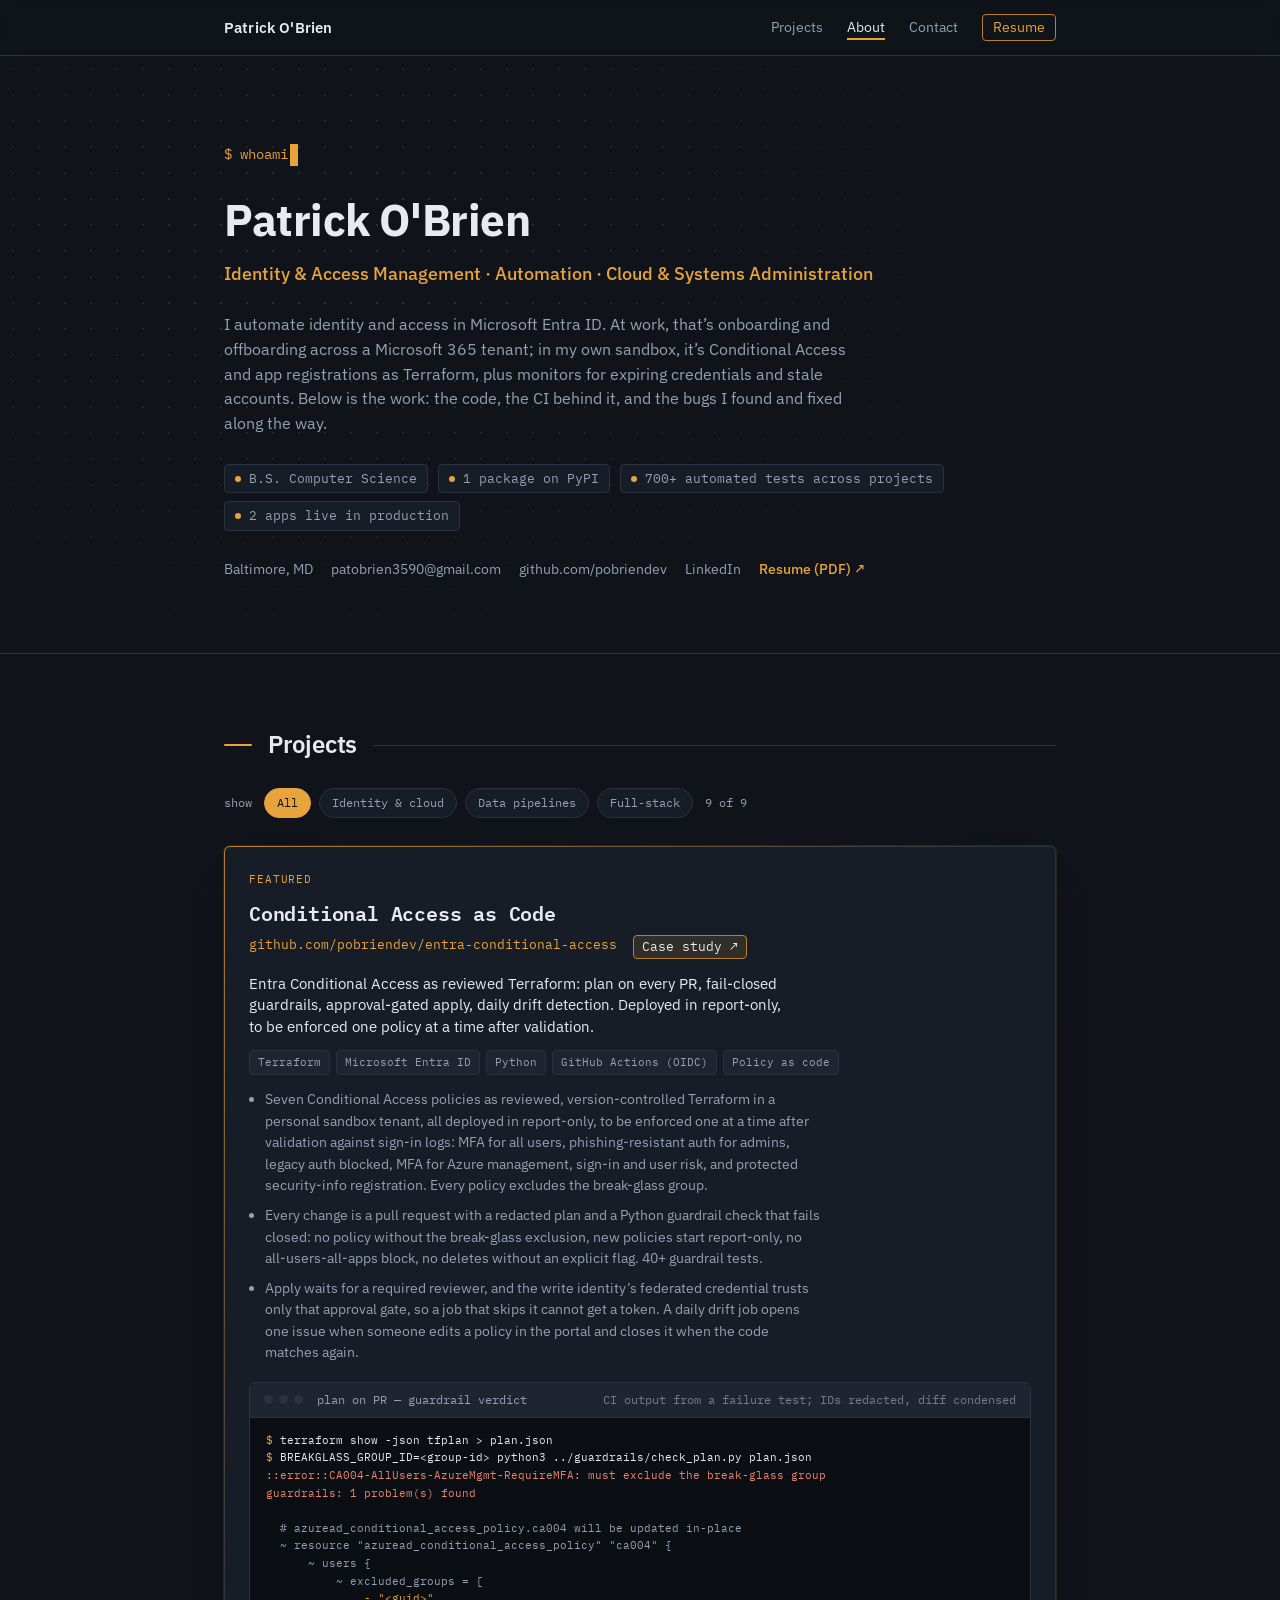
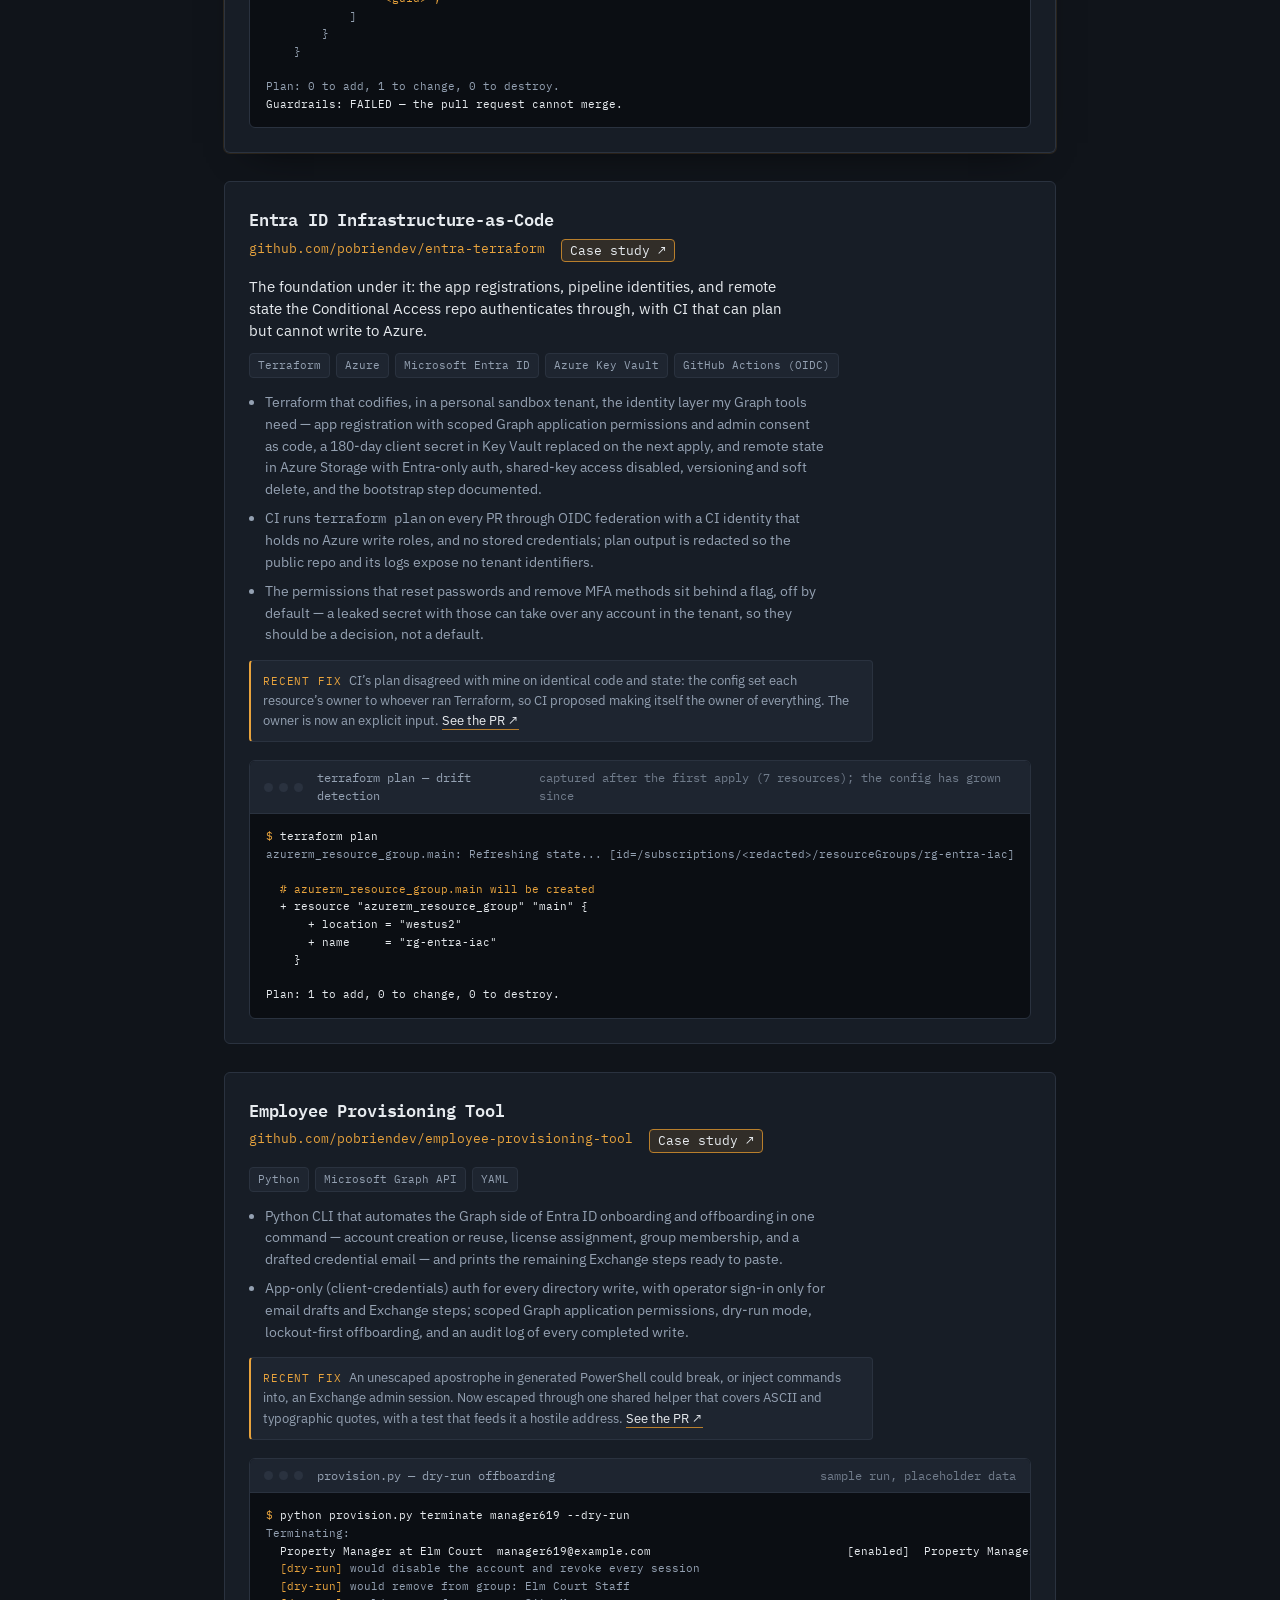
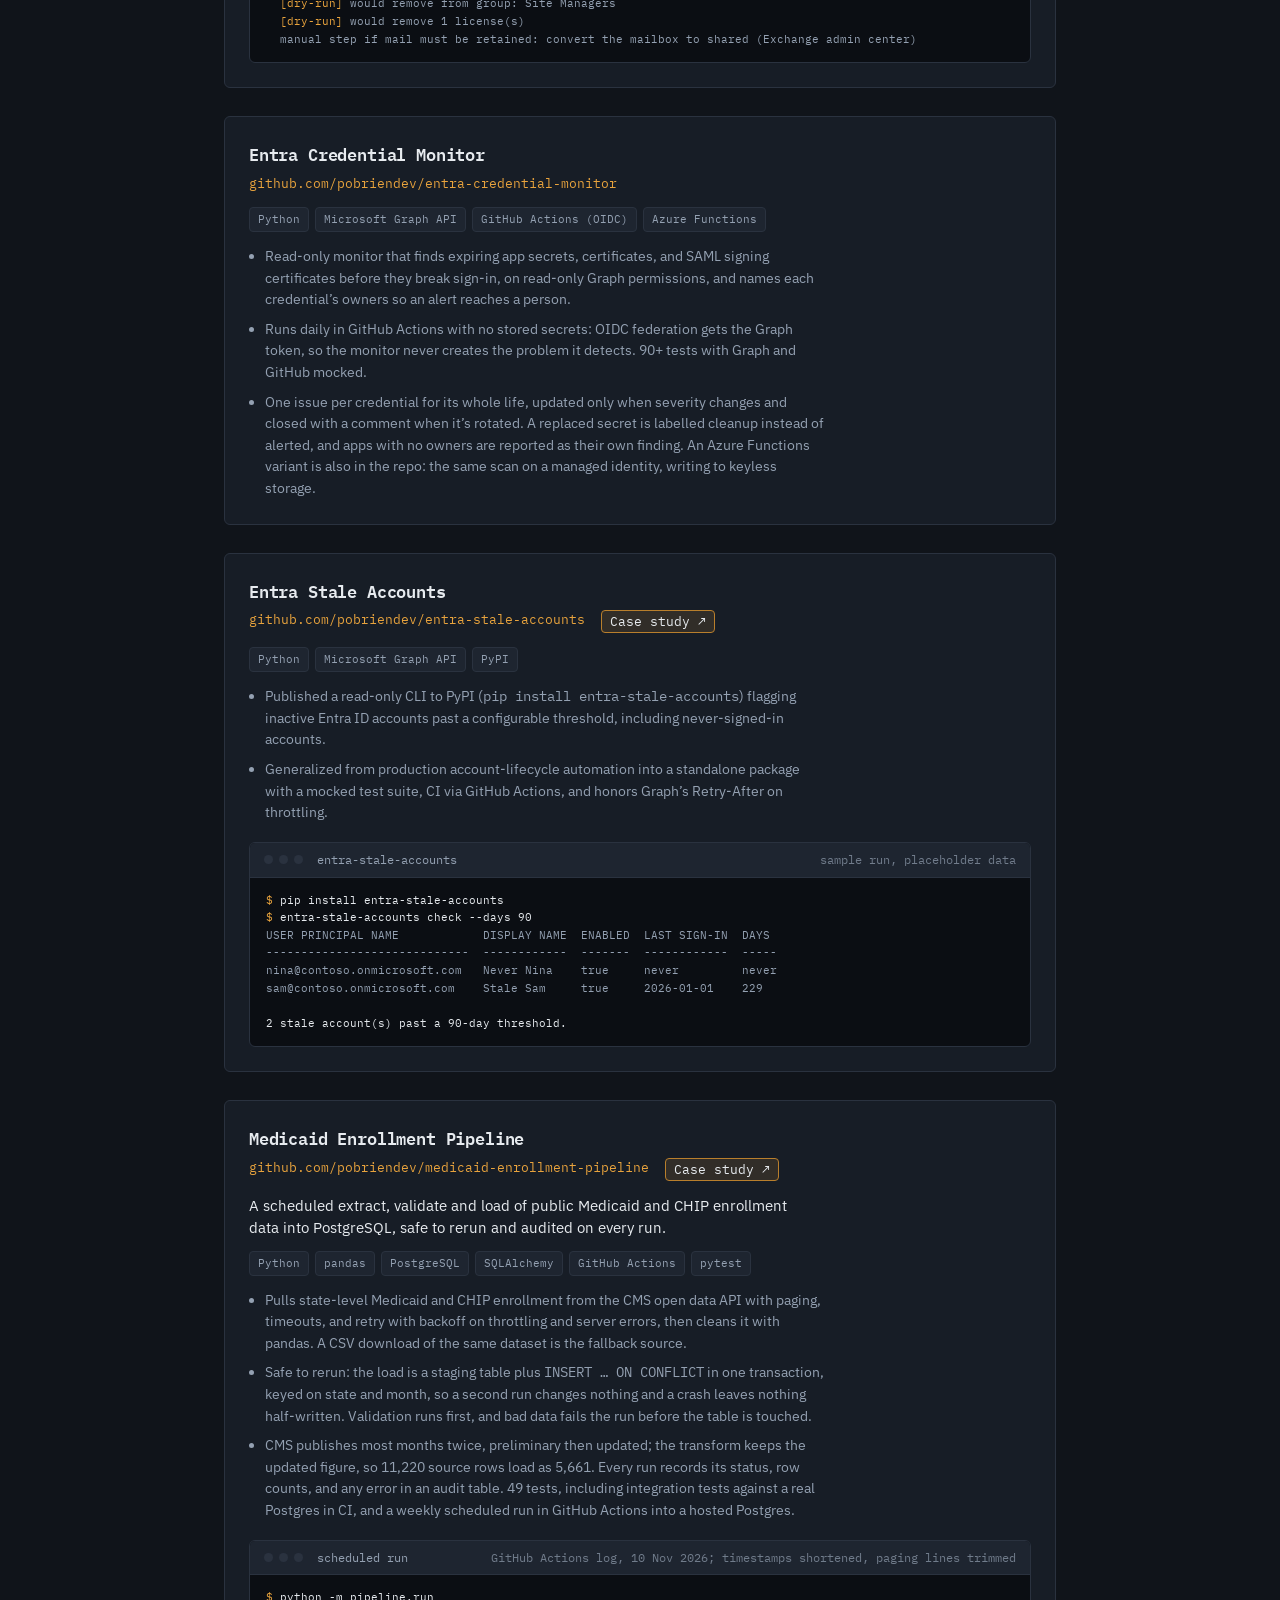
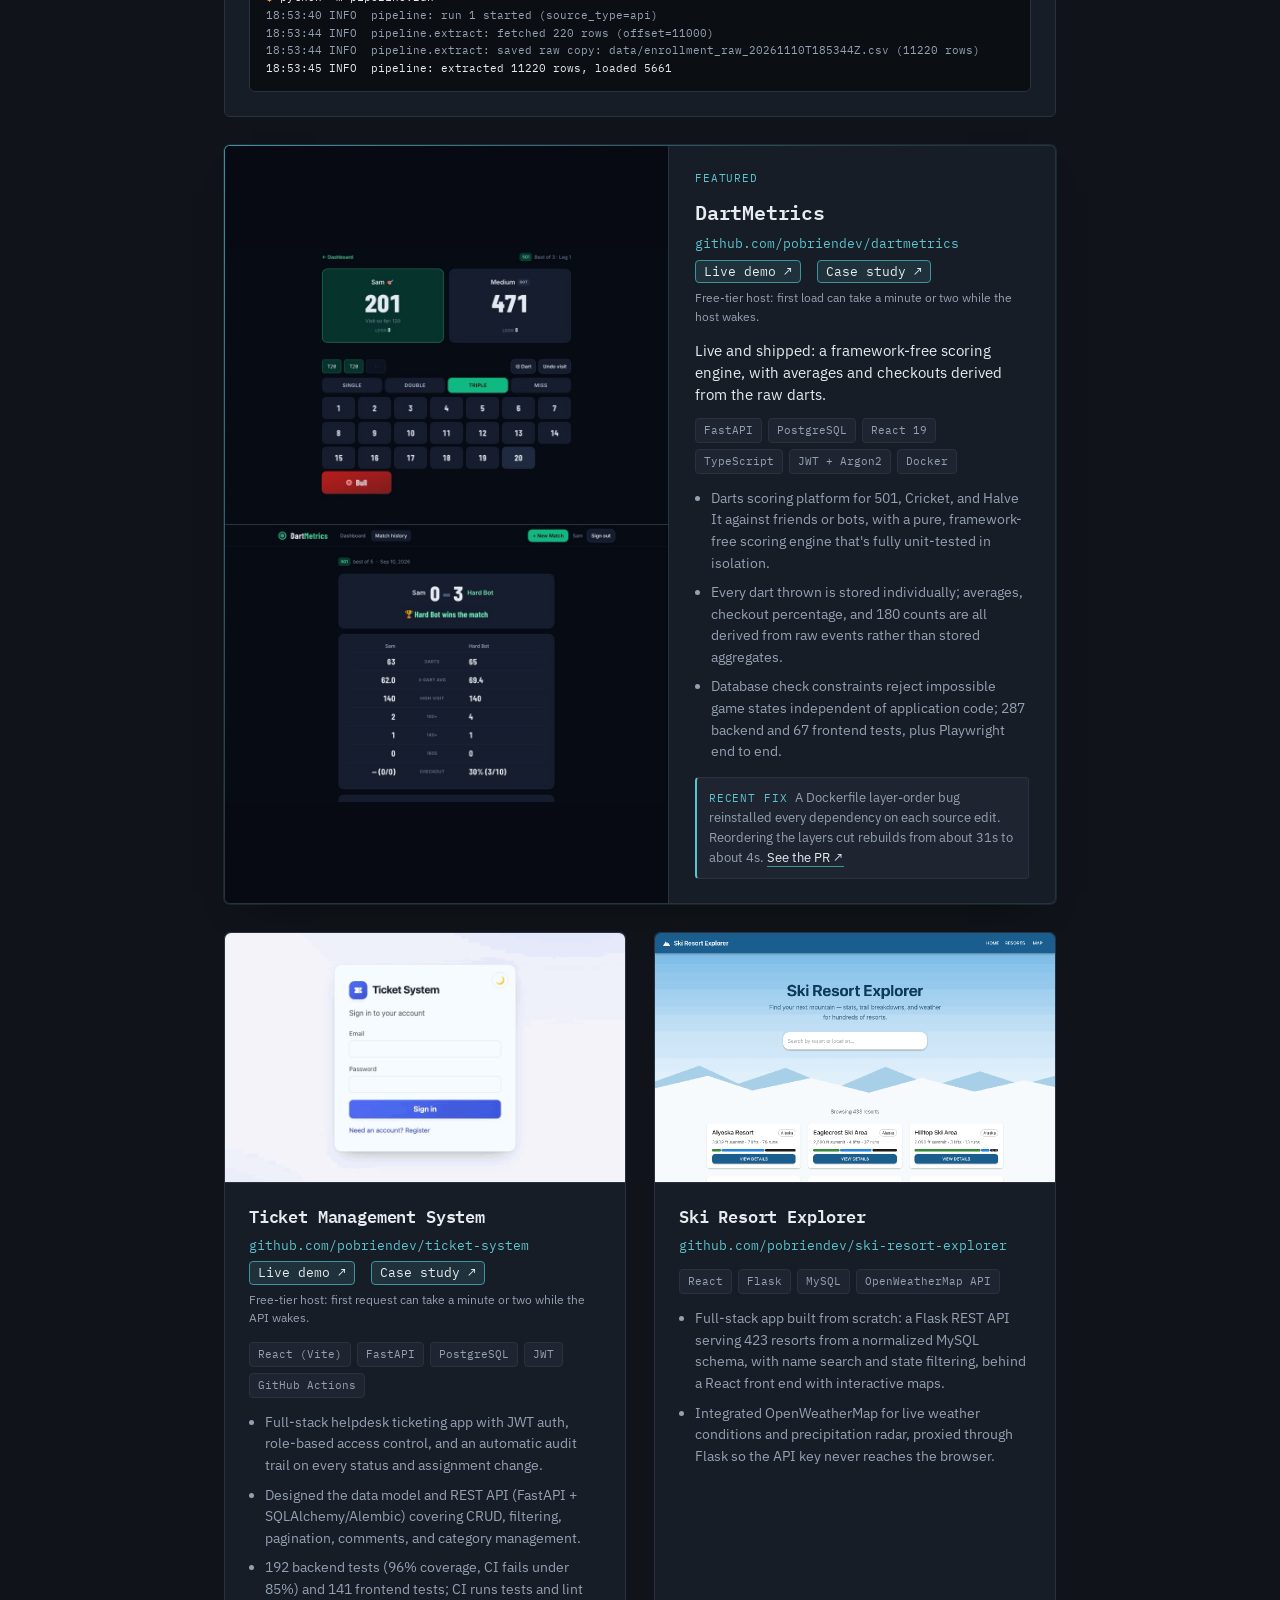
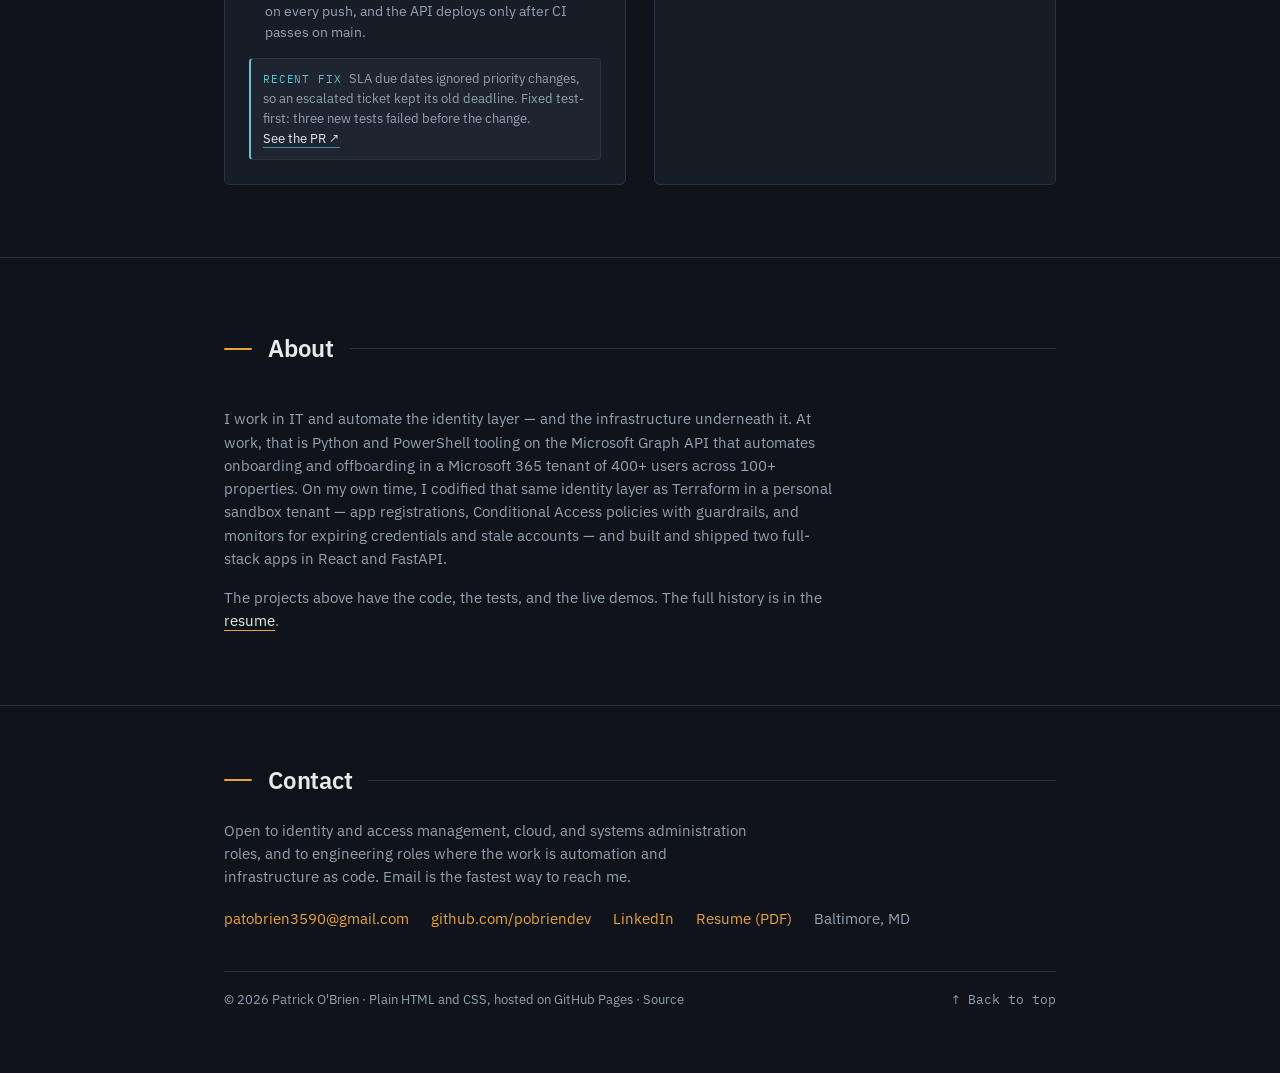
==== index.html @ ce58fb8c "Headline: add Automation between IAM and Cloud & Systems Administration Page title, social titles, h" ====
<!DOCTYPE html>
<html lang="en">
<head>
<meta charset="UTF-8">
<meta name="viewport" content="width=device-width, initial-scale=1.0">
<title>Patrick O'Brien — Identity &amp; Access Management &middot; Automation &middot; Cloud &amp; Systems Administration</title>
<meta name="description" content="Patrick O'Brien — identity and access management, cloud, and systems administration in Baltimore, MD. Microsoft Entra ID and Microsoft 365 automation with the Graph API, Python, and PowerShell; Conditional Access and app registrations as Terraform on Azure; credential and stale-account monitoring.">
<link rel="canonical" href="https://pobriendev.github.io/portfolio/">
<link rel="icon" type="image/svg+xml" href="assets/favicon.svg">
<link rel="icon" type="image/png" sizes="32x32" href="assets/favicon-32.png">
<link rel="apple-touch-icon" sizes="180x180" href="assets/apple-touch-icon.png">
<meta name="theme-color" content="#10141A">
<meta property="og:type" content="website">
<meta property="og:url" content="https://pobriendev.github.io/portfolio/">
<meta property="og:title" content="Patrick O'Brien — Identity &amp; Access Management &middot; Automation &middot; Cloud &amp; Systems Administration">
<meta property="og:description" content="Microsoft Entra ID and Microsoft 365 automation with the Graph API, Python, and PowerShell. Conditional Access and app registrations as Terraform on Azure, with CI over OIDC. Projects, live demos, and the bugs fixed along the way.">
<meta property="og:image" content="https://pobriendev.github.io/portfolio/assets/og-image.jpg">
<meta property="og:image:width" content="1200">
<meta property="og:image:height" content="630">
<meta property="og:image:alt" content="Patrick O'Brien, Identity and Access Management, Automation, Cloud and Systems Administration: Entra ID and Graph API, Terraform on Azure, Conditional Access as code, Python and PowerShell">
<meta name="twitter:card" content="summary_large_image">
<meta name="twitter:title" content="Patrick O'Brien — Identity &amp; Access Management &middot; Automation &middot; Cloud &amp; Systems Administration">
<meta name="twitter:description" content="Microsoft Entra ID and Microsoft 365 automation with the Graph API, Python, and PowerShell. Conditional Access and app registrations as Terraform on Azure.">
<meta name="twitter:image" content="https://pobriendev.github.io/portfolio/assets/og-image.jpg">
<link rel="preconnect" href="https://fonts.googleapis.com">
<link rel="preconnect" href="https://fonts.gstatic.com" crossorigin>
<link rel="preload" as="style" href="https://fonts.googleapis.com/css2?family=IBM+Plex+Sans:wght@400;500;600;700&family=IBM+Plex+Mono:wght@400;500&display=swap">
<link rel="stylesheet" href="https://fonts.googleapis.com/css2?family=IBM+Plex+Sans:wght@400;500;600;700&family=IBM+Plex+Mono:wght@400;500&display=swap" media="print" onload="this.media='all'">
<noscript><link rel="stylesheet" href="https://fonts.googleapis.com/css2?family=IBM+Plex+Sans:wght@400;500;600;700&family=IBM+Plex+Mono:wght@400;500&display=swap"></noscript>
<style>
  :root{
    --bg: #10141A;
    --surface: #171D26;
    --surface-2: #1E2530;
    --border: #2A323F;
    --text: #E7EBEF;
    --text-dim: #94A1B2;
    --accent: #E8A33D;
    --accent-dim: #B97F2C;
    --accent-soft: rgba(232,163,61,0.12);
    --accent-2: #5CC4CF;          /* cool accent for the full-stack track */
    --accent-2-dim: #3E939C;
    --accent-2-soft: rgba(92,196,207,0.12);
    --max-w: 880px;
  }

  *{ box-sizing: border-box; }
  html{ scroll-behavior: smooth; }

  body{
    margin: 0;
    background: var(--bg);
    color: var(--text);
    font-family: 'IBM Plex Sans', -apple-system, BlinkMacSystemFont, 'Segoe UI', sans-serif;
    line-height: 1.55;
    -webkit-font-smoothing: antialiased;
  }

  .mono{ font-family: 'IBM Plex Mono', ui-monospace, SFMono-Regular, Menlo, monospace; }

  a{ color: inherit; }

  .wrap{
    max-width: var(--max-w);
    margin: 0 auto;
    padding: 0 24px;
  }

  /* ---------- Nav ---------- */
  header.site-nav{
    position: sticky;
    top: 0;
    z-index: 10;
    background: rgba(16,20,26,0.85);
    backdrop-filter: blur(8px);
    border-bottom: 1px solid var(--border);
  }
  header.site-nav .wrap{
    display: flex;
    align-items: center;
    justify-content: space-between;
    padding-top: 16px;
    padding-bottom: 16px;
  }
  header.site-nav .name{
    font-weight: 600;
    font-size: 15px;
    letter-spacing: 0.01em;
  }
  header.site-nav nav{
    display: flex;
    gap: 24px;
  }
  header.site-nav nav a{
    text-decoration: none;
    color: var(--text-dim);
    font-size: 14px;
    transition: color 0.15s ease;
  }
  header.site-nav nav a:hover{ color: var(--text); }
  header.site-nav nav a.active{ color: var(--text); }
  header.site-nav nav a.active:not(.nav-resume){
    text-decoration: underline;
    text-decoration-color: var(--accent);
    text-underline-offset: 6px;
    text-decoration-thickness: 2px;
  }
  header.site-nav nav a.nav-resume{
    color: var(--accent);
    border: 1px solid var(--accent-dim);
    border-radius: 4px;
    padding: 2px 10px;
    margin: -3px 0;
  }
  header.site-nav nav a.nav-resume:hover{ background: var(--accent); color: var(--bg); }

  @media (max-width: 560px){
    header.site-nav .wrap{ padding-left: 16px; padding-right: 16px; }
    header.site-nav .name{ white-space: nowrap; }
    header.site-nav nav{ gap: 12px; }
    header.site-nav nav a{ font-size: 13px; }
  }
  @media (max-width: 440px){
    header.site-nav nav{ flex-wrap: wrap; row-gap: 8px; }
    header.site-nav .wrap{
      flex-direction: column;
      align-items: flex-start;
      gap: 8px;
      padding-top: 12px;
      padding-bottom: 12px;
    }
    header.site-nav nav{ gap: 16px; }
  }

  /* ---------- Hero ---------- */
  .hero{
    padding: 88px 0 72px;
    border-bottom: 1px solid var(--border);
    position: relative;
    overflow: hidden;
  }
  /* Faint dot grid behind the hero, fading out toward the right and bottom */
  .hero::before{
    content: "";
    position: absolute;
    inset: 0;
    background-image: radial-gradient(var(--border) 1px, transparent 1.5px);
    background-size: 26px 26px;
    -webkit-mask-image: radial-gradient(ellipse 70% 90% at 28% 35%, #000 10%, transparent 75%);
            mask-image: radial-gradient(ellipse 70% 90% at 28% 35%, #000 10%, transparent 75%);
    opacity: 0.9;
    pointer-events: none;
  }
  .hero .wrap{ position: relative; }
  /* Staged entrance: each hero row rises in after the prompt starts typing */
  .hero h1, .hero .role, .hero .summary, .hero-proof, .hero-meta{
    animation: rise .55s cubic-bezier(.2,.7,.2,1) both;
  }
  .hero h1{ animation-delay: .25s; }
  .hero .role{ animation-delay: .35s; }
  .hero .summary{ animation-delay: .45s; }
  .hero-proof{ animation-delay: .55s; }
  .hero-meta{ animation-delay: .65s; }
  @keyframes rise{
    from{ opacity: 0; transform: translateY(10px); }
    to{ opacity: 1; transform: none; }
  }
  .terminal-line{
    font-size: 14px;
    color: var(--accent);
    margin-bottom: 20px;
    min-height: 20px;
  }
  .terminal-line .caret{
    display: inline-block;
    width: 8px;
    background: var(--accent);
    margin-left: 2px;
    animation: blink 1s step-end infinite;
  }
  @keyframes blink{ 50%{ opacity: 0; } }

  .hero h1{
    font-size: clamp(32px, 5vw, 44px);
    font-weight: 700;
    margin: 0 0 6px;
    letter-spacing: -0.01em;
  }
  .hero .role{
    font-size: 18px;
    color: var(--accent);
    font-weight: 500;
    margin: 0 0 24px;
  }
  .hero p.summary{
    max-width: 640px;
    color: var(--text-dim);
    font-size: 16px;
    margin: 0 0 28px;
  }
  .hero p.summary a{
    color: var(--text);
    text-decoration: none;
    border-bottom: 1px solid var(--accent);
  }
  .hero p.summary a:hover{ color: var(--accent); }
  .hero-proof{
    display: flex;
    flex-wrap: wrap;
    gap: 8px 10px;
    margin: 0 0 28px;
    font-size: 12.5px;
    color: var(--text-dim);
  }
  .hero-proof span{
    background: var(--surface);
    border: 1px solid var(--border);
    border-radius: 4px;
    padding: 4px 10px;
  }
  .hero-proof span::before{
    content: "";
    display: inline-block;
    width: 6px;
    height: 6px;
    border-radius: 50%;
    background: var(--accent);
    margin-right: 8px;
    vertical-align: 1px;
  }
  .hero-meta{
    display: flex;
    flex-wrap: wrap;
    gap: 18px;
    font-size: 14px;
    color: var(--text-dim);
  }
  .hero-meta a{
    text-decoration: none;
    border-bottom: 1px solid transparent;
    transition: border-color 0.15s ease, color 0.15s ease;
  }
  .hero-meta a:hover{
    color: var(--text);
    border-color: var(--accent);
  }
  .hero-meta a.resume-link{ color: var(--accent); font-weight: 500; }

  /* ---------- Section shell ---------- */
  section{ padding: 72px 0; border-bottom: 1px solid var(--border); }
  section:last-of-type{ border-bottom: none; }
  section h2, footer h2{
    font-size: 24px;
    letter-spacing: -0.01em;
    color: var(--text);
    font-weight: 600;
    margin: 0 0 40px;
    display: flex;
    align-items: center;
    gap: 16px;
  }
  section h2::before, footer h2::before{
    content: "";
    width: 28px;
    height: 2px;
    background: var(--accent);
    border-radius: 1px;
    flex: none;
  }
  section h2::after, footer h2::after{
    content: "";
    flex: 1;
    height: 1px;
    background: var(--border);
  }

  /* ---------- Projects ---------- */
  .track-filter{
    display: flex;
    flex-wrap: wrap;
    align-items: center;
    gap: 8px;
    margin: -16px 0 28px;
    font-family: 'IBM Plex Mono', monospace;
    font-size: 12px;
  }
  .track-filter .lbl{ color: var(--text-dim); margin-right: 4px; }
  .track-filter button{
    font: inherit;
    color: var(--text-dim);
    background: var(--surface);
    border: 1px solid var(--border);
    border-radius: 999px;
    padding: 5px 12px;
    cursor: pointer;
    transition: color .15s, border-color .15s, background .15s;
  }
  .track-filter button:hover{ color: var(--text); border-color: var(--accent-dim); }
  .track-filter button[aria-pressed="true"]{
    color: var(--bg);
    background: var(--accent);
    border-color: var(--accent);
  }
  .track-filter button[data-track="fs"][aria-pressed="true"]{
    background: var(--accent-2);
    border-color: var(--accent-2);
  }
  .track-filter button:focus-visible{ outline: 2px solid var(--accent); outline-offset: 2px; }
  /* Only the selected track is shown; "All" shows everything */
  .project-grid[data-show="identity"] .project-card.fs,
  .project-grid[data-show="identity"] .project-card.data,
  .project-grid[data-show="fs"] .project-card:not(.fs),
  .project-grid[data-show="data"] .project-card:not(.data){ display: none; }
  .track-filter .count{ color: var(--text-dim); margin-left: 4px; }
  .project-grid{
    display: grid;
    grid-template-columns: 1fr 1fr;
    gap: 28px;
  }
  @media (max-width: 640px){
    .project-grid{ grid-template-columns: 1fr; gap: 20px; }
  }
  .project-card{
    background: var(--surface);
    border: 1px solid var(--border);
    border-radius: 6px;
    padding: 24px;
    display: flex;
    flex-direction: column;
    transition: border-color .2s ease, transform .2s ease;
  }
  .project-card:hover{ border-color: var(--accent-dim); transform: translateY(-2px); }
  /* Full-stack track: swap the accent to the cool colour inside these cards */
  .project-card.fs{
    --accent: var(--accent-2);
    --accent-dim: var(--accent-2-dim);
    --accent-soft: var(--accent-2-soft);
  }
  .project-card .shot{
    display: block;
    margin: -24px -24px 20px;
    border-bottom: 1px solid var(--border);
    border-radius: 6px 6px 0 0;
    overflow: hidden;
    background: var(--surface-2);
    aspect-ratio: 16 / 10;
  }
  .project-card .shot img{
    display: block;
    width: 100%;
    height: 100%;
    object-fit: cover;
    object-position: top;
    transition: transform 0.25s ease;
  }
  .project-card .shot:hover img{ transform: scale(1.02); }
  .project-card .card-links{
    display: flex;
    flex-wrap: wrap;
    gap: 6px 16px;
    margin-bottom: 12px;
    margin-bottom: 14px;
  }
  .project-card .card-links .repo-link{ margin-bottom: 0; }
  .project-card .demo-link{
    font-family: 'IBM Plex Mono', monospace;
    font-size: 12.5px;
    color: var(--text);
    text-decoration: none;
    background: var(--accent-soft);
    border: 1px solid var(--accent-dim);
    padding: 1px 8px;
    border-radius: 4px;
  }
  .project-card .demo-link:hover{ background: var(--accent); color: var(--bg); }
  .project-card .demo-note{
    flex-basis: 100%;
    font-size: 12px;
    color: var(--text-dim);
  }
  .project-card .shot.gif img{ object-position: center; }

  /* Featured (full-width) project */
  .project-card.featured{
    grid-column: 1 / -1;
    display: grid;
    grid-template-columns: 1.15fr 1fr;
    padding: 0;
    overflow: hidden;
  }
  .project-card.featured .shot{
    margin: 0;
    aspect-ratio: auto;
    border-radius: 0;
    border-bottom: none;
    border-right: 1px solid var(--border);
  }
  /* Show the whole screenshot however tall the text column gets; the
     backdrop matches the app's own background so the edges are seamless. */
  .project-card.featured .shot{
    background: #070A12;
    display: flex;
    flex-direction: column;
    justify-content: center;
  }
  .project-card.featured .shot img{ height: auto; object-fit: contain; }
  .project-card.featured .shot img + img{ border-top: 1px solid var(--border); }
  .project-card.featured .body{
    padding: 24px 26px;
    display: flex;
    flex-direction: column;
  }
  .project-card.featured h3{ font-size: 20px; }
  /* Featured cards: accent-tinted gradient border and a soft glow */
  .project-card.is-featured{
    border-color: transparent;
    background:
      linear-gradient(var(--surface), var(--surface)) padding-box,
      linear-gradient(135deg, var(--accent-dim) 0%, var(--border) 45%, var(--border) 100%) border-box;
    box-shadow: 0 0 0 1px var(--accent-soft), 0 18px 40px -28px rgba(0,0,0,.9);
  }
  .project-card.is-featured:hover{
    background:
      linear-gradient(var(--surface), var(--surface)) padding-box,
      linear-gradient(135deg, var(--accent) 0%, var(--accent-dim) 40%, var(--border) 100%) border-box;
  }
  .project-card.is-featured h3{ font-size: 20px; }
  .project-card .tagline{
    margin: 0 0 12px;
    font-size: 14.5px;
    line-height: 1.5;
    color: var(--text);
    max-width: 60ch;
  }
  .featured-label{
    font-family: 'IBM Plex Mono', monospace;
    font-size: 11px;
    letter-spacing: 0.08em;
    text-transform: uppercase;
    color: var(--accent);
    margin-bottom: 10px;
  }
  @media (max-width: 640px){
    .project-card.featured{ grid-template-columns: 1fr; }
    .project-card.featured .shot{ display: block; }
    .project-card.featured .shot img{ height: 100%; object-fit: cover; object-position: top; }
    .project-card.featured .shot img + img{ display: none; }
    .project-card.featured .shot{
      aspect-ratio: 16 / 10;
      border-right: none;
      border-bottom: 1px solid var(--border);
    }
    .project-card.featured .body{ padding: 22px; }
  }
  /* Full-width text cards (CLI tools, infrastructure) */
  .project-card{ min-width: 0; }  /* let wide <pre> blocks scroll instead of stretching the grid */
  .project-card.wide{ grid-column: 1 / -1; }
  .project-card.wide ul{ max-width: 72ch; flex-grow: 0; }

  /* "Recent fix" note on a project card */
  .fix-note{
    margin: 14px 0 0;
    padding: 10px 12px;
    font-size: 13px;
    color: var(--text-dim);
    background: var(--surface-2);
    border: 1px solid var(--border);
    border-left: 2px solid var(--accent);
    border-radius: 4px;
  }
  .project-card.wide .fix-note{ max-width: 78ch; }
  .fix-note .fix-label{
    font-family: 'IBM Plex Mono', monospace;
    font-size: 10.5px;
    letter-spacing: 0.08em;
    text-transform: uppercase;
    color: var(--accent);
    margin-right: 8px;
  }
  .fix-note a{ color: var(--text); text-decoration: none; border-bottom: 1px solid var(--accent-dim); white-space: nowrap; }
  .fix-note a:hover{ color: var(--accent); }

  /* Terminal demo block */
  .terminal{
    min-width: 0;
    max-width: 100%;
    margin: 18px 0 0;
    background: #0B0E13;
    border: 1px solid var(--border);
    border-radius: 6px;
    overflow: hidden;
  }
  .terminal figcaption{
    display: flex;
    align-items: center;
    gap: 10px;
    padding: 8px 14px;
    border-bottom: 1px solid var(--border);
    background: var(--surface-2);
    font-family: 'IBM Plex Mono', monospace;
    font-size: 11.5px;
    color: var(--text-dim);
  }
  .terminal .dots{ display: inline-flex; gap: 6px; margin-right: 4px; }
  .terminal .dots i{
    width: 9px; height: 9px; border-radius: 50%;
    background: var(--border);
  }
  .terminal .t-note{ margin-left: auto; opacity: 0.7; }
  .terminal pre{
    margin: 0;
    padding: 14px 16px;
    overflow-x: auto;
    font-family: 'IBM Plex Mono', ui-monospace, SFMono-Regular, Menlo, monospace;
    font-size: 11px;
    line-height: 1.6;
    color: var(--text-dim);
    white-space: pre;
    tab-size: 4;
  }
  .terminal pre:focus-visible{ outline: 1px solid var(--accent-dim); outline-offset: -1px; }
  .terminal .t-p{ color: var(--accent); }
  .terminal .t-c{ color: var(--text); }
  .terminal .t-o{ color: var(--text); }
  .terminal .t-hl{ color: var(--accent); }
  .terminal .t-err{ color: #E8846B; }
  @media (max-width: 560px){
    .terminal .t-note{ display: none; }
  }
  .project-card h3{
    font-family: 'IBM Plex Mono', ui-monospace, SFMono-Regular, Menlo, monospace;
    font-size: 17px;
    font-weight: 600;
    letter-spacing: -0.01em;
    margin: 0 0 6px;
  }
  .project-card .repo-link{
    font-family: 'IBM Plex Mono', monospace;
    font-size: 12.5px;
    color: var(--accent);
    text-decoration: none;
    display: inline-block;
    margin-bottom: 14px;
    word-break: break-all;
  }
  .project-card .repo-link:hover{ text-decoration: underline; }
  .stack-tags{
    display: flex;
    flex-wrap: wrap;
    gap: 6px;
    margin-bottom: 14px;
  }
  .stack-tags span{
    font-family: 'IBM Plex Mono', monospace;
    font-size: 11px;
    color: var(--text-dim);
    background: var(--surface-2);
    border: 1px solid var(--border);
    padding: 3px 8px;
    border-radius: 4px;
  }
  .project-card ul{
    margin: 0;
    padding-left: 16px;
    color: var(--text-dim);
    font-size: 13.5px;
    line-height: 1.6;
    flex-grow: 1;
  }
  .project-card li{ margin-bottom: 8px; }
  .project-card li:last-child{ margin-bottom: 0; }

  /* ---------- About ---------- */
  .about-text p{
    margin: 0 0 16px;
    color: var(--text-dim);
    font-size: 15px;
    max-width: 68ch;
  }
  .about-text p:last-child{ margin-bottom: 0; }
  .about-text a{ color: var(--text); text-decoration: none; border-bottom: 1px solid var(--accent); }
  .about-text a:hover{ color: var(--accent); }

  /* ---------- Footer ---------- */
  footer{
    padding: 56px 0 64px;
    border-top: 1px solid var(--border);
  }
  footer h2{ margin-bottom: 20px; }
  footer .contact-lead{
    margin: 0 0 18px;
    color: var(--text-dim);
    font-size: 15px;
    max-width: 60ch;
  }
  footer .contact-row{
    display: flex;
    flex-wrap: wrap;
    gap: 10px 22px;
    font-size: 15px;
    color: var(--text-dim);
  }
  footer .contact-row a{
    color: var(--accent);
    text-decoration: none;
    border-bottom: 1px solid transparent;
  }
  footer .contact-row a:hover{ border-bottom-color: var(--accent); }
  footer .foot-bar{
    margin-top: 40px;
    padding-top: 18px;
    border-top: 1px solid var(--border);
    display: flex;
    flex-wrap: wrap;
    justify-content: space-between;
    gap: 8px 16px;
    font-size: 12.5px;
    color: var(--text-dim);
  }
  footer .foot-bar a{ color: var(--text-dim); text-decoration: none; }
  footer .foot-bar a:hover{ color: var(--text); }
  footer .foot-bar .top{ font-family: 'IBM Plex Mono', monospace; }

  @media (prefers-reduced-motion: reduce){
    .terminal-line .caret{ animation: none; }
    .hero h1, .hero .role, .hero .summary, .hero-proof, .hero-meta{ animation: none; }
    .project-card:hover{ transform: none; }
    html{ scroll-behavior: auto; }
  }
</style>
</head>
<body id="top">

<header class="site-nav">
  <div class="wrap">
    <div class="name">Patrick O'Brien</div>
    <nav>
      <a href="#projects">Projects</a>
      <a href="#about">About</a>
      <a href="#contact">Contact</a>
      <a class="nav-resume" href="assets/Patrick_OBrien_Resume.pdf" target="_blank" rel="noopener">Resume</a>
    </nav>
  </div>
</header>

<section class="hero">
  <div class="wrap">
    <div class="terminal-line mono" id="terminalLine"></div>
    <h1>Patrick O'Brien</h1>
    <p class="role">Identity &amp; Access Management &middot; Automation &middot; Cloud &amp; Systems Administration</p>
    <p class="summary">
      I automate identity and access in Microsoft Entra ID. At work, that&rsquo;s onboarding and offboarding
      across a Microsoft 365 tenant; in my own sandbox, it&rsquo;s Conditional Access and app registrations as
      Terraform, plus monitors for expiring credentials and stale accounts. Below is the work: the code,
      the CI behind it, and the bugs I found and fixed along the way.
    </p>
    <div class="hero-proof mono">
      <span>B.S. Computer Science</span>
      <span>1 package on PyPI</span>
      <span>700+ automated tests across projects</span>
      <span>2 apps live in production</span>
    </div>
    <div class="hero-meta">
      <span>Baltimore, MD</span>
      <a href="mailto:patobrien3590@gmail.com">patobrien3590@gmail.com</a>
      <a href="https://github.com/pobriendev" target="_blank" rel="noopener">github.com/pobriendev</a>
      <a href="https://www.linkedin.com/in/patrick-o-brien-658125257/" target="_blank" rel="noopener">LinkedIn</a>
      <a class="resume-link" href="assets/Patrick_OBrien_Resume.pdf" target="_blank" rel="noopener">Resume (PDF) &#8599;</a>
    </div>
  </div>
</section>

<section id="projects">
  <div class="wrap">
    <h2>Projects</h2>
    <div class="track-filter" role="group" aria-label="Filter projects by track">
      <span class="lbl">show</span>
      <button type="button" data-track="all" aria-pressed="true">All</button>
      <button type="button" data-track="identity" aria-pressed="false">Identity &amp; cloud</button>
      <button type="button" data-track="data" aria-pressed="false">Data pipelines</button>
      <button type="button" data-track="fs" aria-pressed="false">Full-stack</button>
      <span class="count" id="trackCount" aria-live="polite"></span>
    </div>
    <div class="project-grid" id="projectGrid" data-show="all">
      <div class="project-card wide is-featured">
        <div class="featured-label">Featured</div>
        <h3>Conditional Access as Code</h3>
        <div class="card-links">
          <a class="repo-link" href="https://github.com/pobriendev/entra-conditional-access" target="_blank" rel="noopener">github.com/pobriendev/entra-conditional-access</a>
          <a class="demo-link" href="case-studies/entra-conditional-access.html">Case study &#8599;</a>
        </div>
        <p class="tagline">Entra Conditional Access as reviewed Terraform: plan on every PR, fail-closed guardrails, approval-gated apply, daily drift detection. Deployed in report-only, to be enforced one policy at a time after validation.</p>
        <div class="stack-tags">
          <span>Terraform</span><span>Microsoft Entra ID</span><span>Python</span><span>GitHub Actions (OIDC)</span><span>Policy as code</span>
        </div>
        <ul>
          <li>Seven Conditional Access policies as reviewed, version-controlled Terraform in a personal sandbox tenant, all deployed in report-only, to be enforced one at a time after validation against sign-in logs: MFA for all users, phishing-resistant auth for admins, legacy auth blocked, MFA for Azure management, sign-in and user risk, and protected security-info registration. Every policy excludes the break-glass group.</li>
          <li>Every change is a pull request with a redacted plan and a Python guardrail check that fails closed: no policy without the break-glass exclusion, new policies start report-only, no all-users-all-apps block, no deletes without an explicit flag. 40+ guardrail tests.</li>
          <li>Apply waits for a required reviewer, and the write identity&rsquo;s federated credential trusts only that approval gate, so a job that skips it cannot get a token. A daily drift job opens one issue when someone edits a policy in the portal and closes it when the code matches again.</li>
        </ul>
        <figure class="terminal">
          <figcaption><span class="dots" aria-hidden="true"><i></i><i></i><i></i></span>plan on PR &mdash; guardrail verdict<span class="t-note">CI output from a failure test; IDs redacted, diff condensed</span></figcaption>
          <pre tabindex="0"><span class="t-p">$</span> <span class="t-c">terraform show -json tfplan &gt; plan.json</span>
<span class="t-p">$</span> <span class="t-c">BREAKGLASS_GROUP_ID=&lt;group-id&gt; python3 ../guardrails/check_plan.py plan.json</span>
<span class="t-err">::error::CA004-AllUsers-AzureMgmt-RequireMFA: must exclude the break-glass group</span>
<span class="t-err">guardrails: 1 problem(s) found</span>

  # azuread_conditional_access_policy.ca004 will be updated in-place
  ~ resource "azuread_conditional_access_policy" "ca004" {
      ~ users {
          ~ excluded_groups = [
              <span class="t-hl">- "&lt;guid&gt;",</span>
            ]
        }
    }

Plan: 0 to add, 1 to change, 0 to destroy.
<span class="t-o">Guardrails: FAILED &mdash; the pull request cannot merge.</span></pre>
        </figure>
      </div>

      <div class="project-card wide">
        <h3>Entra ID Infrastructure-as-Code</h3>
        <div class="card-links">
          <a class="repo-link" href="https://github.com/pobriendev/entra-terraform" target="_blank" rel="noopener">github.com/pobriendev/entra-terraform</a>
          <a class="demo-link" href="case-studies/entra-terraform.html">Case study &#8599;</a>
        </div>
        <p class="tagline">The foundation under it: the app registrations, pipeline identities, and remote state the Conditional Access repo authenticates through, with CI that can plan but cannot write to Azure.</p>
        <div class="stack-tags">
          <span>Terraform</span><span>Azure</span><span>Microsoft Entra ID</span><span>Azure Key Vault</span><span>GitHub Actions (OIDC)</span>
        </div>
        <ul>
          <li>Terraform that codifies, in a personal sandbox tenant, the identity layer my Graph tools need &mdash; app registration with scoped Graph application permissions and admin consent as code, a 180-day client secret in Key Vault replaced on the next apply, and remote state in Azure Storage with Entra-only auth, shared-key access disabled, versioning and soft delete, and the bootstrap step documented.</li>
          <li>CI runs <span class="mono">terraform plan</span> on every PR through OIDC federation with a CI identity that holds no Azure write roles, and no stored credentials; plan output is redacted so the public repo and its logs expose no tenant identifiers.</li>
          <li>The permissions that reset passwords and remove MFA methods sit behind a flag, off by default &mdash; a leaked secret with those can take over any account in the tenant, so they should be a decision, not a default.</li>
        </ul>
        <p class="fix-note"><span class="fix-label">Recent fix</span>CI&rsquo;s plan disagreed with mine on identical code and state: the config set each resource&rsquo;s owner to whoever ran Terraform, so CI proposed making itself the owner of everything. The owner is now an explicit input. <a href="https://github.com/pobrienDev/entra-terraform/pull/1" target="_blank" rel="noopener">See the PR &#8599;</a></p>
        <figure class="terminal">
          <figcaption><span class="dots" aria-hidden="true"><i></i><i></i><i></i></span>terraform plan &mdash; drift detection<span class="t-note">captured after the first apply (7 resources); the config has grown since</span></figcaption>
          <pre tabindex="0"><span class="t-p">$</span> <span class="t-c">terraform plan</span>
azurerm_resource_group.main: Refreshing state... [id=/subscriptions/&lt;redacted&gt;/resourceGroups/rg-entra-iac]

<span class="t-hl">  # azurerm_resource_group.main will be created</span>
<span class="t-o">  + resource "azurerm_resource_group" "main" {
      + location = "westus2"
      + name     = "rg-entra-iac"
    }</span>

<span class="t-o">Plan: 1 to add, 0 to change, 0 to destroy.</span></pre>
        </figure>
      </div>

      <div class="project-card wide">
        <h3>Employee Provisioning Tool</h3>
        <div class="card-links">
          <a class="repo-link" href="https://github.com/pobriendev/employee-provisioning-tool" target="_blank" rel="noopener">github.com/pobriendev/employee-provisioning-tool</a>
          <a class="demo-link" href="case-studies/employee-provisioning-tool.html">Case study &#8599;</a>
        </div>
        <div class="stack-tags">
          <span>Python</span><span>Microsoft Graph API</span><span>YAML</span>
        </div>
        <ul>
          <li>Python CLI that automates the Graph side of Entra ID onboarding and offboarding in one command — account creation or reuse, license assignment, group membership, and a drafted credential email — and prints the remaining Exchange steps ready to paste.</li>
          <li>App-only (client-credentials) auth for every directory write, with operator sign-in only for email drafts and Exchange steps; scoped Graph application permissions, dry-run mode, lockout-first offboarding, and an audit log of every completed write.</li>
        </ul>
        <p class="fix-note"><span class="fix-label">Recent fix</span>An unescaped apostrophe in generated PowerShell could break, or inject commands into, an Exchange admin session. Now escaped through one shared helper that covers ASCII and typographic quotes, with a test that feeds it a hostile address. <a href="https://github.com/pobrienDev/employee-provisioning-tool/pull/2" target="_blank" rel="noopener">See the PR &#8599;</a></p>
        <figure class="terminal">
          <figcaption><span class="dots" aria-hidden="true"><i></i><i></i><i></i></span>provision.py &mdash; dry-run offboarding<span class="t-note">sample run, placeholder data</span></figcaption>
          <pre tabindex="0"><span class="t-p">$</span> <span class="t-c">python provision.py terminate manager619 --dry-run</span>
Terminating:
<span class="t-o">  Property Manager at Elm Court  manager619@example.com                            [enabled]  Property Manager</span>
  <span class="t-hl">[dry-run]</span> would disable the account and revoke every session
  <span class="t-hl">[dry-run]</span> would remove from group: Elm Court Staff
  <span class="t-hl">[dry-run]</span> would remove from group: Site Managers
  <span class="t-hl">[dry-run]</span> would remove 1 license(s)
  manual step if mail must be retained: convert the mailbox to shared (Exchange admin center)</pre>
        </figure>
      </div>

      <div class="project-card wide">
        <h3>Entra Credential Monitor</h3>
        <a class="repo-link" href="https://github.com/pobriendev/entra-credential-monitor" target="_blank" rel="noopener">github.com/pobriendev/entra-credential-monitor</a>
        <div class="stack-tags">
          <span>Python</span><span>Microsoft Graph API</span><span>GitHub Actions (OIDC)</span><span>Azure Functions</span>
        </div>
        <ul>
          <li>Read-only monitor that finds expiring app secrets, certificates, and SAML signing certificates before they break sign-in, on read-only Graph permissions, and names each credential&rsquo;s owners so an alert reaches a person.</li>
          <li>Runs daily in GitHub Actions with no stored secrets: OIDC federation gets the Graph token, so the monitor never creates the problem it detects. 90+ tests with Graph and GitHub mocked.</li>
          <li>One issue per credential for its whole life, updated only when severity changes and closed with a comment when it&rsquo;s rotated. A replaced secret is labelled cleanup instead of alerted, and apps with no owners are reported as their own finding. An Azure Functions variant is also in the repo: the same scan on a managed identity, writing to keyless storage.</li>
        </ul>
      </div>

      <div class="project-card wide">
        <h3>Entra Stale Accounts</h3>
        <div class="card-links">
          <a class="repo-link" href="https://github.com/pobriendev/entra-stale-accounts" target="_blank" rel="noopener">github.com/pobriendev/entra-stale-accounts</a>
          <a class="demo-link" href="case-studies/entra-stale-accounts.html">Case study &#8599;</a>
        </div>
        <div class="stack-tags">
          <span>Python</span><span>Microsoft Graph API</span><span>PyPI</span>
        </div>
        <ul>
          <li>Published a read-only CLI to PyPI (<span class="mono">pip install entra-stale-accounts</span>) flagging inactive Entra ID accounts past a configurable threshold, including never-signed-in accounts.</li>
          <li>Generalized from production account-lifecycle automation into a standalone package with a mocked test suite, CI via GitHub Actions, and honors Graph&rsquo;s Retry-After on throttling.</li>
        </ul>
        <figure class="terminal">
          <figcaption><span class="dots" aria-hidden="true"><i></i><i></i><i></i></span>entra-stale-accounts<span class="t-note">sample run, placeholder data</span></figcaption>
          <pre tabindex="0"><span class="t-p">$</span> <span class="t-c">pip install entra-stale-accounts</span>
<span class="t-p">$</span> <span class="t-c">entra-stale-accounts check --days 90</span>
USER PRINCIPAL NAME            DISPLAY NAME  ENABLED  LAST SIGN-IN  DAYS
-----------------------------  ------------  -------  ------------  -----
nina@contoso.onmicrosoft.com   Never Nina    true     never         never
sam@contoso.onmicrosoft.com    Stale Sam     true     2026-01-01    229

<span class="t-o">2 stale account(s) past a 90-day threshold.</span></pre>
        </figure>
      </div>

      <div class="project-card wide data">
        <h3>Medicaid Enrollment Pipeline</h3>
        <div class="card-links">
          <a class="repo-link" href="https://github.com/pobriendev/medicaid-enrollment-pipeline" target="_blank" rel="noopener">github.com/pobriendev/medicaid-enrollment-pipeline</a>
          <a class="demo-link" href="case-studies/medicaid-enrollment-pipeline.html">Case study &#8599;</a>
        </div>
        <p class="tagline">A scheduled extract, validate and load of public Medicaid and CHIP enrollment data into PostgreSQL, safe to rerun and audited on every run.</p>
        <div class="stack-tags">
          <span>Python</span><span>pandas</span><span>PostgreSQL</span><span>SQLAlchemy</span><span>GitHub Actions</span><span>pytest</span>
        </div>
        <ul>
          <li>Pulls state-level Medicaid and CHIP enrollment from the CMS open data API with paging, timeouts, and retry with backoff on throttling and server errors, then cleans it with pandas. A CSV download of the same dataset is the fallback source.</li>
          <li>Safe to rerun: the load is a staging table plus <span class="mono">INSERT &hellip; ON CONFLICT</span> in one transaction, keyed on state and month, so a second run changes nothing and a crash leaves nothing half-written. Validation runs first, and bad data fails the run before the table is touched.</li>
          <li>CMS publishes most months twice, preliminary then updated; the transform keeps the updated figure, so 11,220 source rows load as 5,661. Every run records its status, row counts, and any error in an audit table. 49 tests, including integration tests against a real Postgres in CI, and a weekly scheduled run in GitHub Actions into a hosted Postgres.</li>
        </ul>
        <figure class="terminal">
          <figcaption><span class="dots" aria-hidden="true"><i></i><i></i><i></i></span>scheduled run<span class="t-note">GitHub Actions log, 10 Nov 2026; timestamps shortened, paging lines trimmed</span></figcaption>
          <pre tabindex="0"><span class="t-p">$</span> <span class="t-c">python -m pipeline.run</span>
18:53:40 INFO  pipeline: run 1 started (source_type=api)
18:53:44 INFO  pipeline.extract: fetched 220 rows (offset=11000)
18:53:44 INFO  pipeline.extract: saved raw copy: data/enrollment_raw_20261110T185344Z.csv (11220 rows)
<span class="t-o">18:53:45 INFO  pipeline: extracted 11220 rows, loaded 5661</span></pre>
        </figure>
      </div>

      <div class="project-card featured fs is-featured">
        <a class="shot" href="https://dartmetrics.onrender.com" target="_blank" rel="noopener">
          <img src="assets/dartmetrics.jpg" alt="DartMetrics live 501 scoring screen with dart entry keypad" loading="lazy" width="960" height="600">
          <img src="assets/dartmetrics-summary.jpg" alt="DartMetrics match summary comparing darts thrown, three-dart average, high visit, and checkout percentage for both players" loading="lazy" width="960" height="600">
        </a>
        <div class="body">
          <div class="featured-label">Featured</div>
          <h3>DartMetrics</h3>
          <div class="card-links">
            <a class="repo-link" href="https://github.com/pobriendev/dartmetrics" target="_blank" rel="noopener">github.com/pobriendev/dartmetrics</a>
            <a class="demo-link" href="https://dartmetrics.onrender.com" target="_blank" rel="noopener">Live demo &#8599;</a>
            <a class="demo-link" href="case-studies/dartmetrics.html">Case study &#8599;</a>
            <span class="demo-note">Free-tier host: first load can take a minute or two while the host wakes.</span>
          </div>
          <p class="tagline">Live and shipped: a framework-free scoring engine, with averages and checkouts derived from the raw darts.</p>
          <div class="stack-tags">
            <span>FastAPI</span><span>PostgreSQL</span><span>React 19</span><span>TypeScript</span><span>JWT + Argon2</span><span>Docker</span>
          </div>
          <ul>
            <li>Darts scoring platform for 501, Cricket, and Halve It against friends or bots, with a pure, framework-free scoring engine that's fully unit-tested in isolation.</li>
            <li>Every dart thrown is stored individually; averages, checkout percentage, and 180 counts are all derived from raw events rather than stored aggregates.</li>
            <li>Database check constraints reject impossible game states independent of application code; 287 backend and 67 frontend tests, plus Playwright end to end.</li>
          </ul>
          <p class="fix-note"><span class="fix-label">Recent fix</span>A Dockerfile layer-order bug reinstalled every dependency on each source edit. Reordering the layers cut rebuilds from about 31s to about 4s. <a href="https://github.com/pobrienDev/dartmetrics/pull/2" target="_blank" rel="noopener">See the PR &#8599;</a></p>
        </div>
      </div>

      <div class="project-card fs">
        <a class="shot gif" href="https://ticket-system-azure-omega.vercel.app" target="_blank" rel="noopener">
          <img src="assets/ticket-system.gif" alt="Animated demo of the Ticket Management System: signing in, filtering the queue, working a ticket, and reviewing its audit history" loading="lazy" width="880" height="620">
        </a>
        <h3>Ticket Management System</h3>
        <div class="card-links">
          <a class="repo-link" href="https://github.com/pobriendev/ticket-system" target="_blank" rel="noopener">github.com/pobriendev/ticket-system</a>
          <a class="demo-link" href="https://ticket-system-azure-omega.vercel.app" target="_blank" rel="noopener">Live demo &#8599;</a>
          <a class="demo-link" href="case-studies/ticket-system.html">Case study &#8599;</a>
          <span class="demo-note">Free-tier host: first request can take a minute or two while the API wakes.</span>
        </div>
        <div class="stack-tags">
          <span>React (Vite)</span><span>FastAPI</span><span>PostgreSQL</span><span>JWT</span><span>GitHub Actions</span>
        </div>
        <ul>
          <li>Full-stack helpdesk ticketing app with JWT auth, role-based access control, and an automatic audit trail on every status and assignment change.</li>
          <li>Designed the data model and REST API (FastAPI + SQLAlchemy/Alembic) covering CRUD, filtering, pagination, comments, and category management.</li>
          <li>192 backend tests (96% coverage, CI fails under 85%) and 141 frontend tests; CI runs tests and lint on every push, and the API deploys only after CI passes on main.</li>
        </ul>
        <p class="fix-note"><span class="fix-label">Recent fix</span>SLA due dates ignored priority changes, so an escalated ticket kept its old deadline. Fixed test-first: three new tests failed before the change. <a href="https://github.com/pobrienDev/ticket-system/pull/8" target="_blank" rel="noopener">See the PR &#8599;</a></p>
      </div>

      <div class="project-card fs">
        <a class="shot gif" href="https://github.com/pobriendev/ski-resort-explorer" target="_blank" rel="noopener">
          <img src="assets/ski-resort-explorer.gif" alt="Animated demo of Ski Resort Explorer: searching resorts, browsing the map, and opening a resort detail page with live weather" loading="lazy" width="800" height="500">
        </a>
        <h3>Ski Resort Explorer</h3>
        <a class="repo-link" href="https://github.com/pobriendev/ski-resort-explorer" target="_blank" rel="noopener">github.com/pobriendev/ski-resort-explorer</a>
        <div class="stack-tags">
          <span>React</span><span>Flask</span><span>MySQL</span><span>OpenWeatherMap API</span>
        </div>
        <ul>
          <li>Full-stack app built from scratch: a Flask REST API serving 423 resorts from a normalized MySQL schema, with name search and state filtering, behind a React front end with interactive maps.</li>
          <li>Integrated OpenWeatherMap for live weather conditions and precipitation radar, proxied through Flask so the API key never reaches the browser.</li>
        </ul>
      </div>

    </div>
  </div>
</section>

<section id="about">
  <div class="wrap">
    <h2>About</h2>
    <div class="about-grid">
      <div class="about-text">
        <p>
          I work in IT and automate the identity layer &mdash; and the infrastructure underneath it.
          At work, that is Python and PowerShell tooling on the Microsoft Graph API that automates onboarding and
          offboarding in a Microsoft 365 tenant of 400+ users across 100+ properties. On my own time, I codified that
          same identity layer as Terraform in a personal sandbox tenant &mdash; app registrations, Conditional Access
          policies with guardrails, and monitors for expiring credentials and stale accounts &mdash; and built and
          shipped two full-stack apps in React and FastAPI.
        </p>
        <p>
          The projects above have the code, the tests, and the live demos. The full history is in the
          <a href="assets/Patrick_OBrien_Resume.pdf" target="_blank" rel="noopener">resume</a>.
        </p>
      </div>
    </div>
  </div>
</section>

<footer id="contact">
  <div class="wrap">
    <h2>Contact</h2>
    <p class="contact-lead">Open to identity and access management, cloud, and systems administration roles, and to engineering roles where the work is automation and infrastructure as code. Email is the fastest way to reach me.</p>
    <div class="contact-row">
      <a href="mailto:patobrien3590@gmail.com">patobrien3590@gmail.com</a>
      <a href="https://github.com/pobriendev" target="_blank" rel="noopener">github.com/pobriendev</a>
      <a href="https://www.linkedin.com/in/patrick-o-brien-658125257/" target="_blank" rel="noopener">LinkedIn</a>
      <a href="assets/Patrick_OBrien_Resume.pdf" target="_blank" rel="noopener">Resume (PDF)</a>
      <span>Baltimore, MD</span>
    </div>
    <div class="foot-bar">
      <span>&copy; <span id="year"></span> Patrick O'Brien &middot; Plain HTML and CSS, hosted on GitHub Pages &middot; <a href="https://github.com/pobrienDev/portfolio" target="_blank" rel="noopener">Source</a></span>
      <a class="top" href="#top">&uarr; Back to top</a>
    </div>
  </div>
</footer>

<script>
  document.getElementById('year').textContent = new Date().getFullYear();

  // Nav scroll-spy: underline the section currently in view
  (function(){
    var links = document.querySelectorAll('header.site-nav nav a[href^="#"]');
    var ids = [];
    links.forEach(function(a){ var id = a.getAttribute('href').slice(1); if(document.getElementById(id)){ ids.push(id); } });
    if(!('IntersectionObserver' in window) || !ids.length){ return; }
    var current = null;
    var last = ids[ids.length - 1];
    function atBottom(){ return window.innerHeight + window.scrollY >= document.documentElement.scrollHeight - 2; }
    function update(){
      var id = atBottom() ? last : current;
      links.forEach(function(a){ a.classList.toggle('active', a.getAttribute('href') === '#' + id); });
    }
    var io = new IntersectionObserver(function(entries){
      entries.forEach(function(e){ if(e.isIntersecting){ current = e.target.id; } });
      update();
    }, { rootMargin: '-40% 0px -55% 0px' });
    ids.forEach(function(id){ io.observe(document.getElementById(id)); });
    window.addEventListener('scroll', update, { passive: true });
  })();

  // Project track filter: shows only the chosen track; All shows everything
  (function(){
    var grid = document.getElementById('projectGrid');
    var btns = document.querySelectorAll('.track-filter button');
    var count = document.getElementById('trackCount');
    var cards = grid.querySelectorAll('.project-card');
    function show(t){
      grid.setAttribute('data-show', t);
      btns.forEach(function(o){ o.setAttribute('aria-pressed', String(o.getAttribute('data-track') === t)); });
      var visible = 0;
      cards.forEach(function(c){ if(c.offsetParent !== null){ visible++; } });
      count.textContent = visible + ' of ' + cards.length;
    }
    btns.forEach(function(b){
      b.addEventListener('click', function(){ show(b.getAttribute('data-track')); });
    });
    // Always start on "All", including when the browser restores the page from back/forward cache
    show('all');
    window.addEventListener('pageshow', function(e){ if(e.persisted){ show('all'); } });
  })();

  // One-time terminal typing intro, respects reduced-motion
  (function(){
    var el = document.getElementById('terminalLine');
    var reduce = window.matchMedia('(prefers-reduced-motion: reduce)').matches;
    var full = "$ whoami";
    if(reduce){
      el.textContent = full;
      return;
    }
    var i = 0;
    function type(){
      if(i <= full.length){
        el.innerHTML = full.slice(0, i) + '<span class="caret">&nbsp;</span>';
        i++;
        setTimeout(type, 55);
      } else {
        el.innerHTML = full + '<span class="caret">&nbsp;</span>';
      }
    }
    type();
  })();
</script>

</body>
</html>
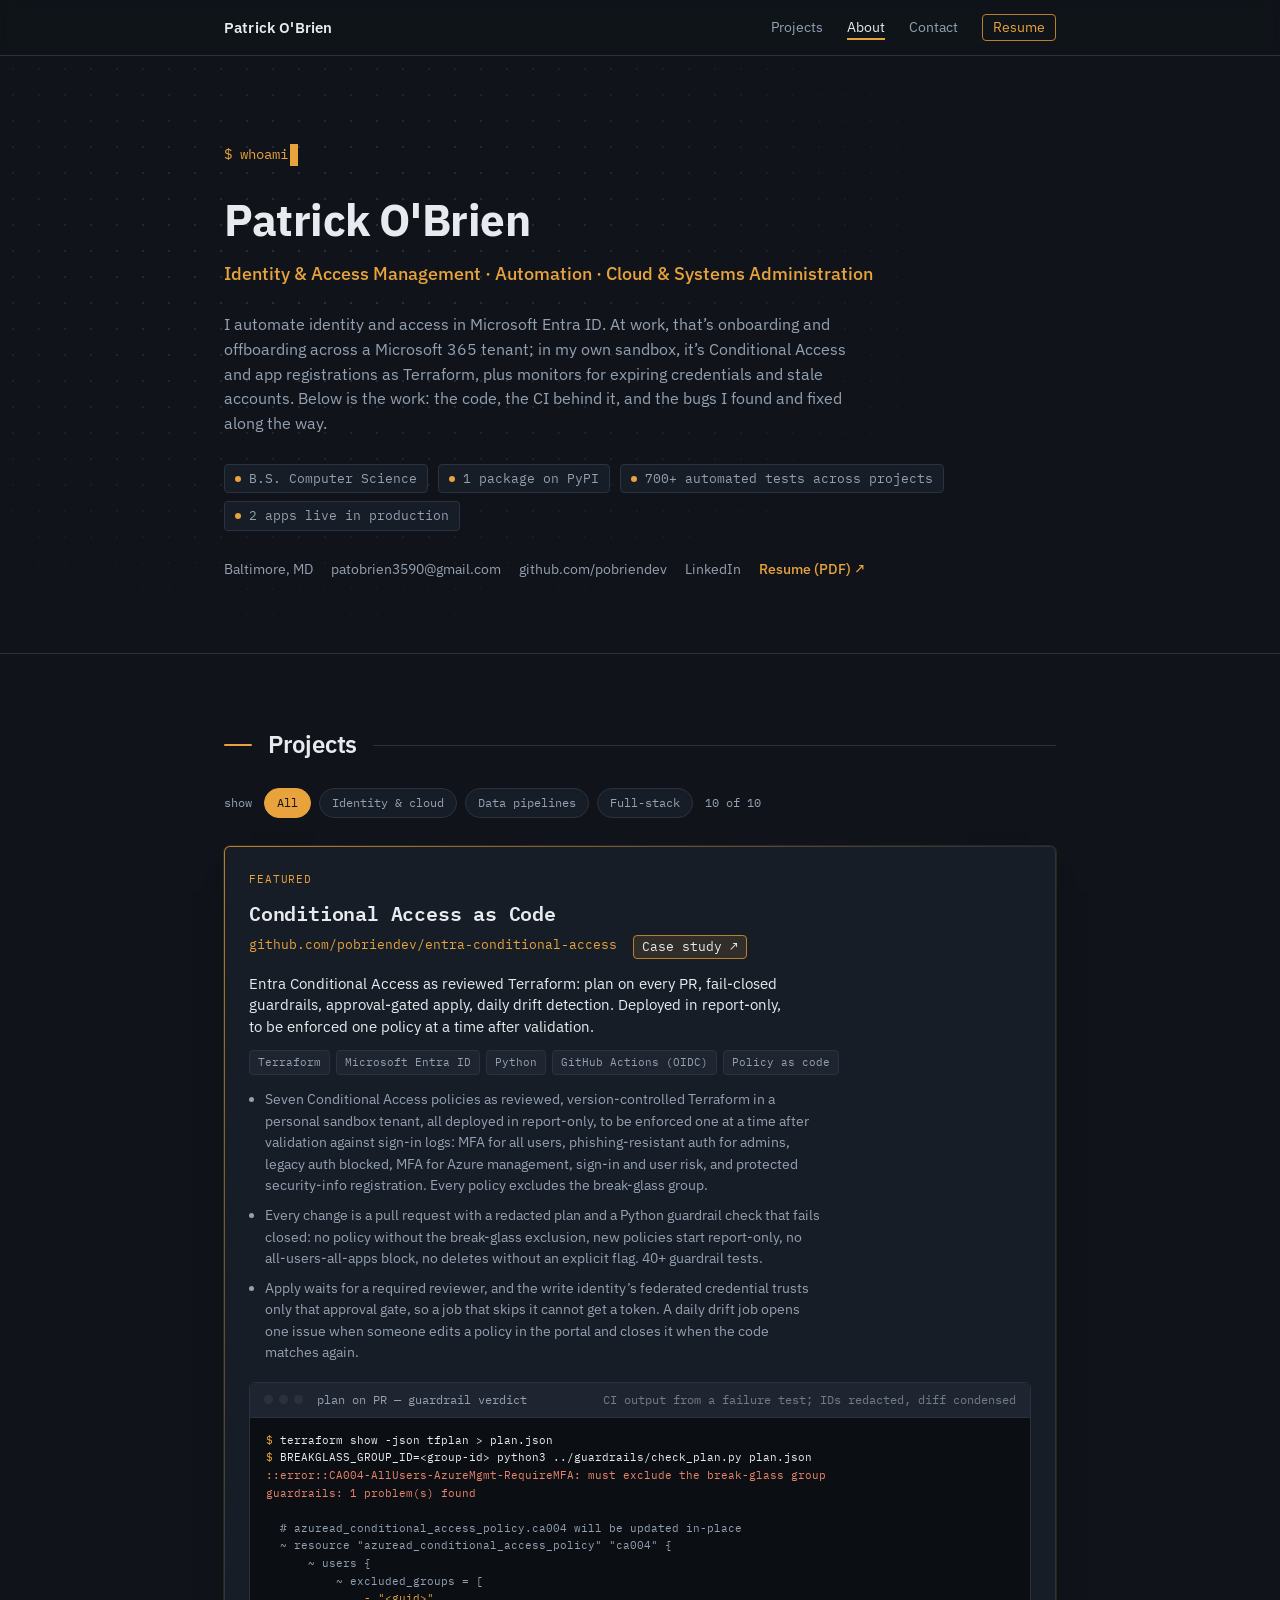
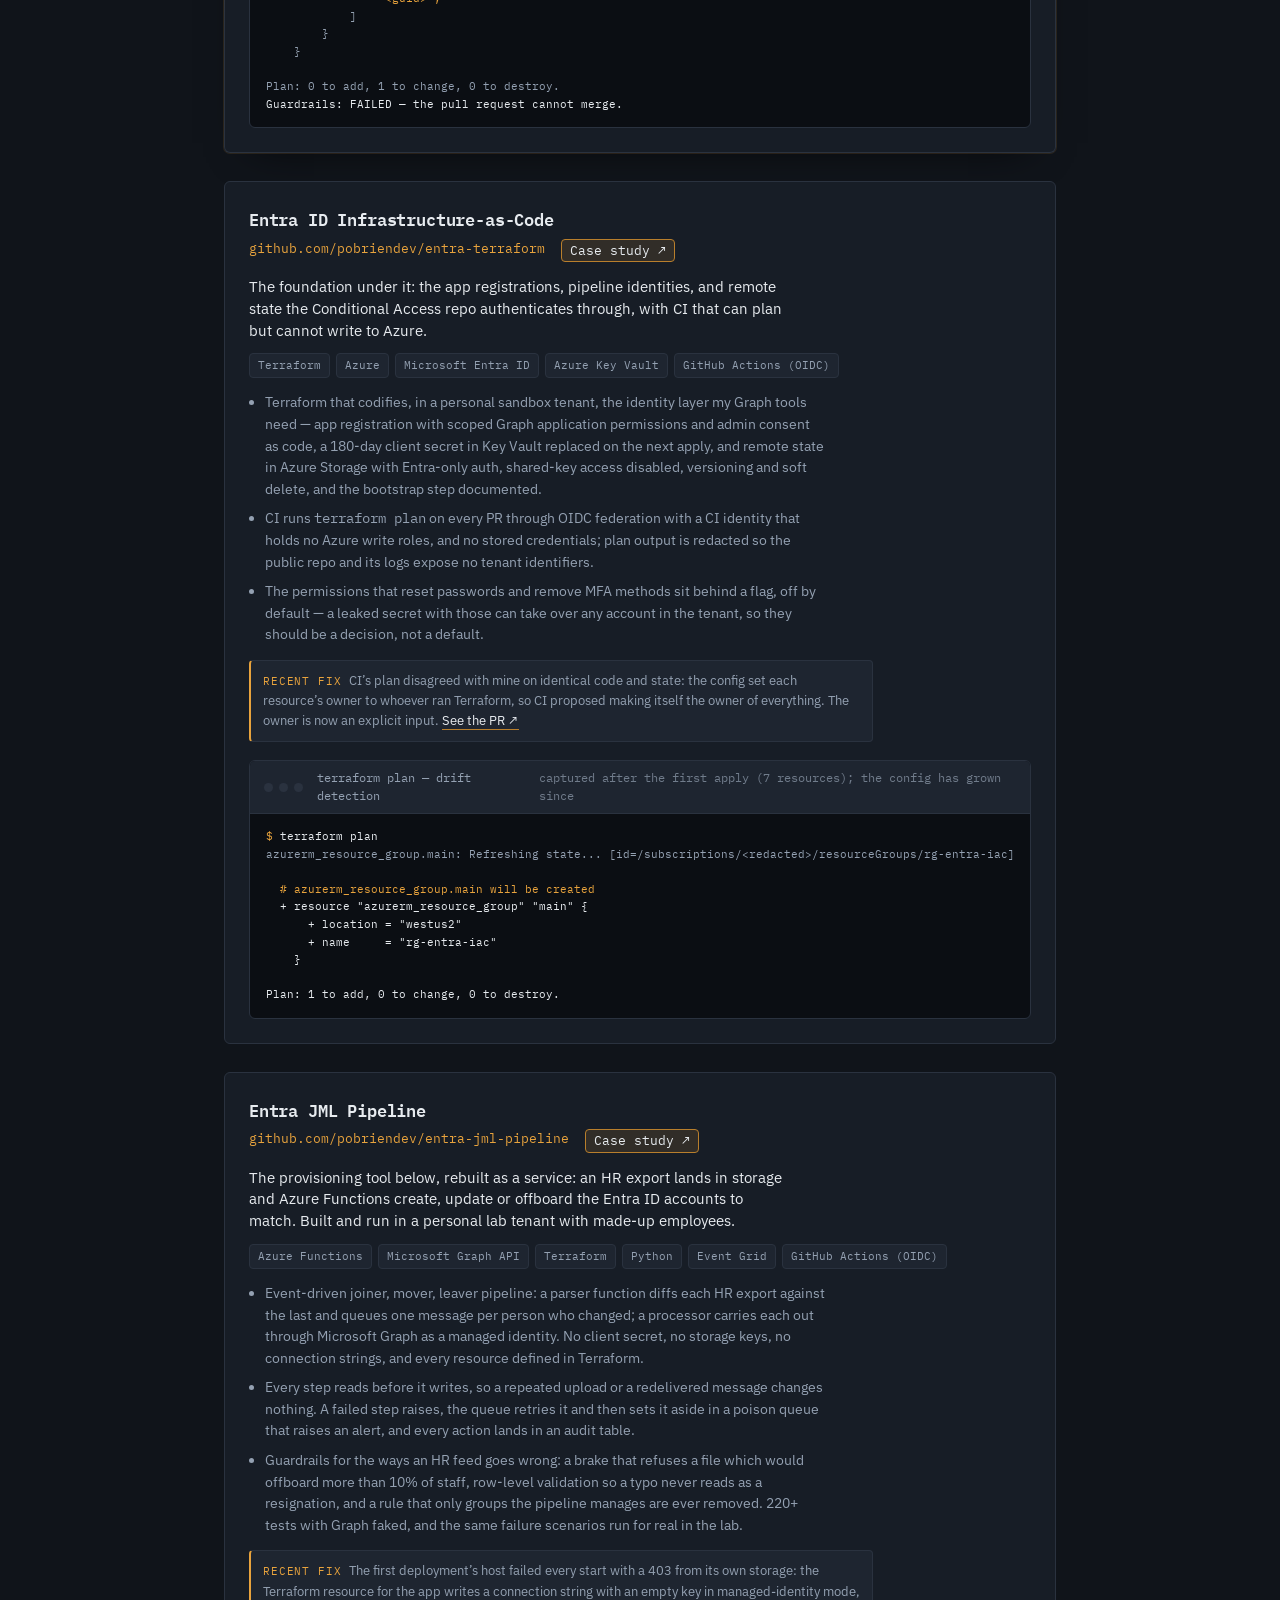
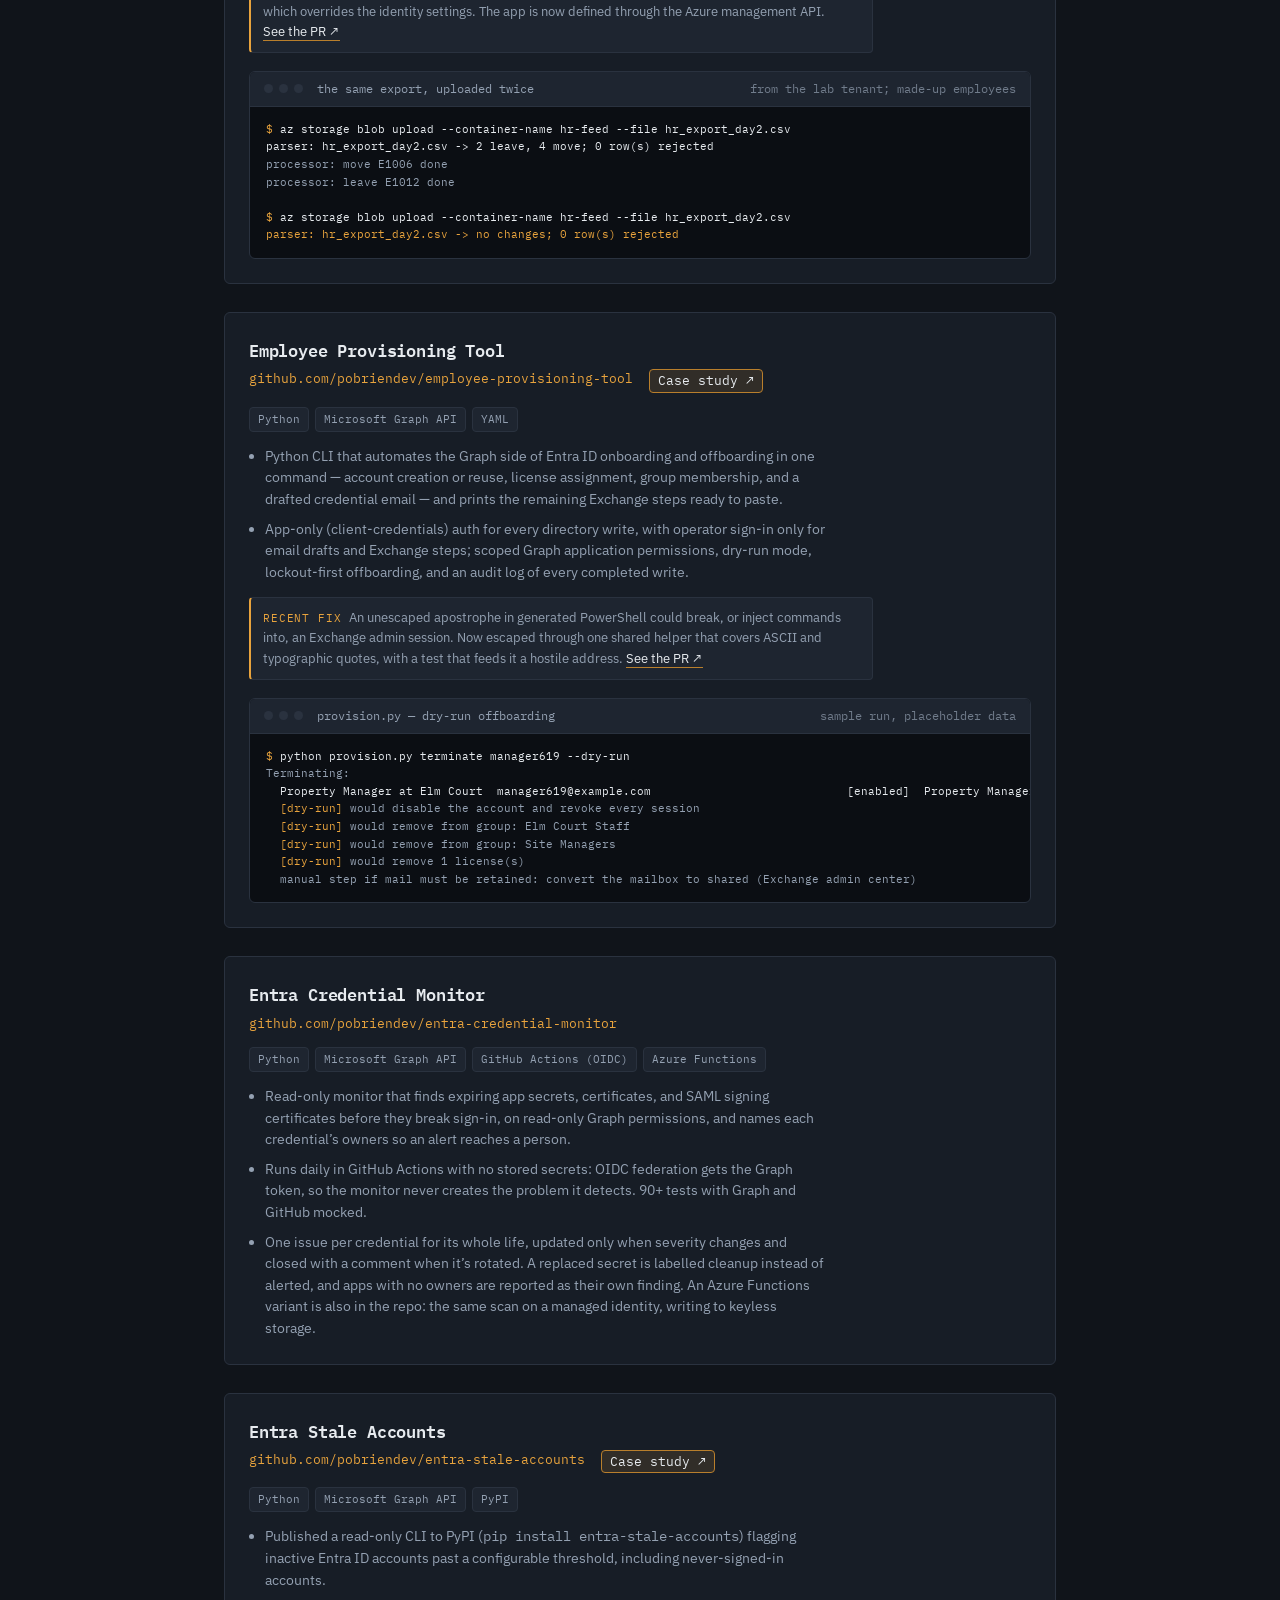
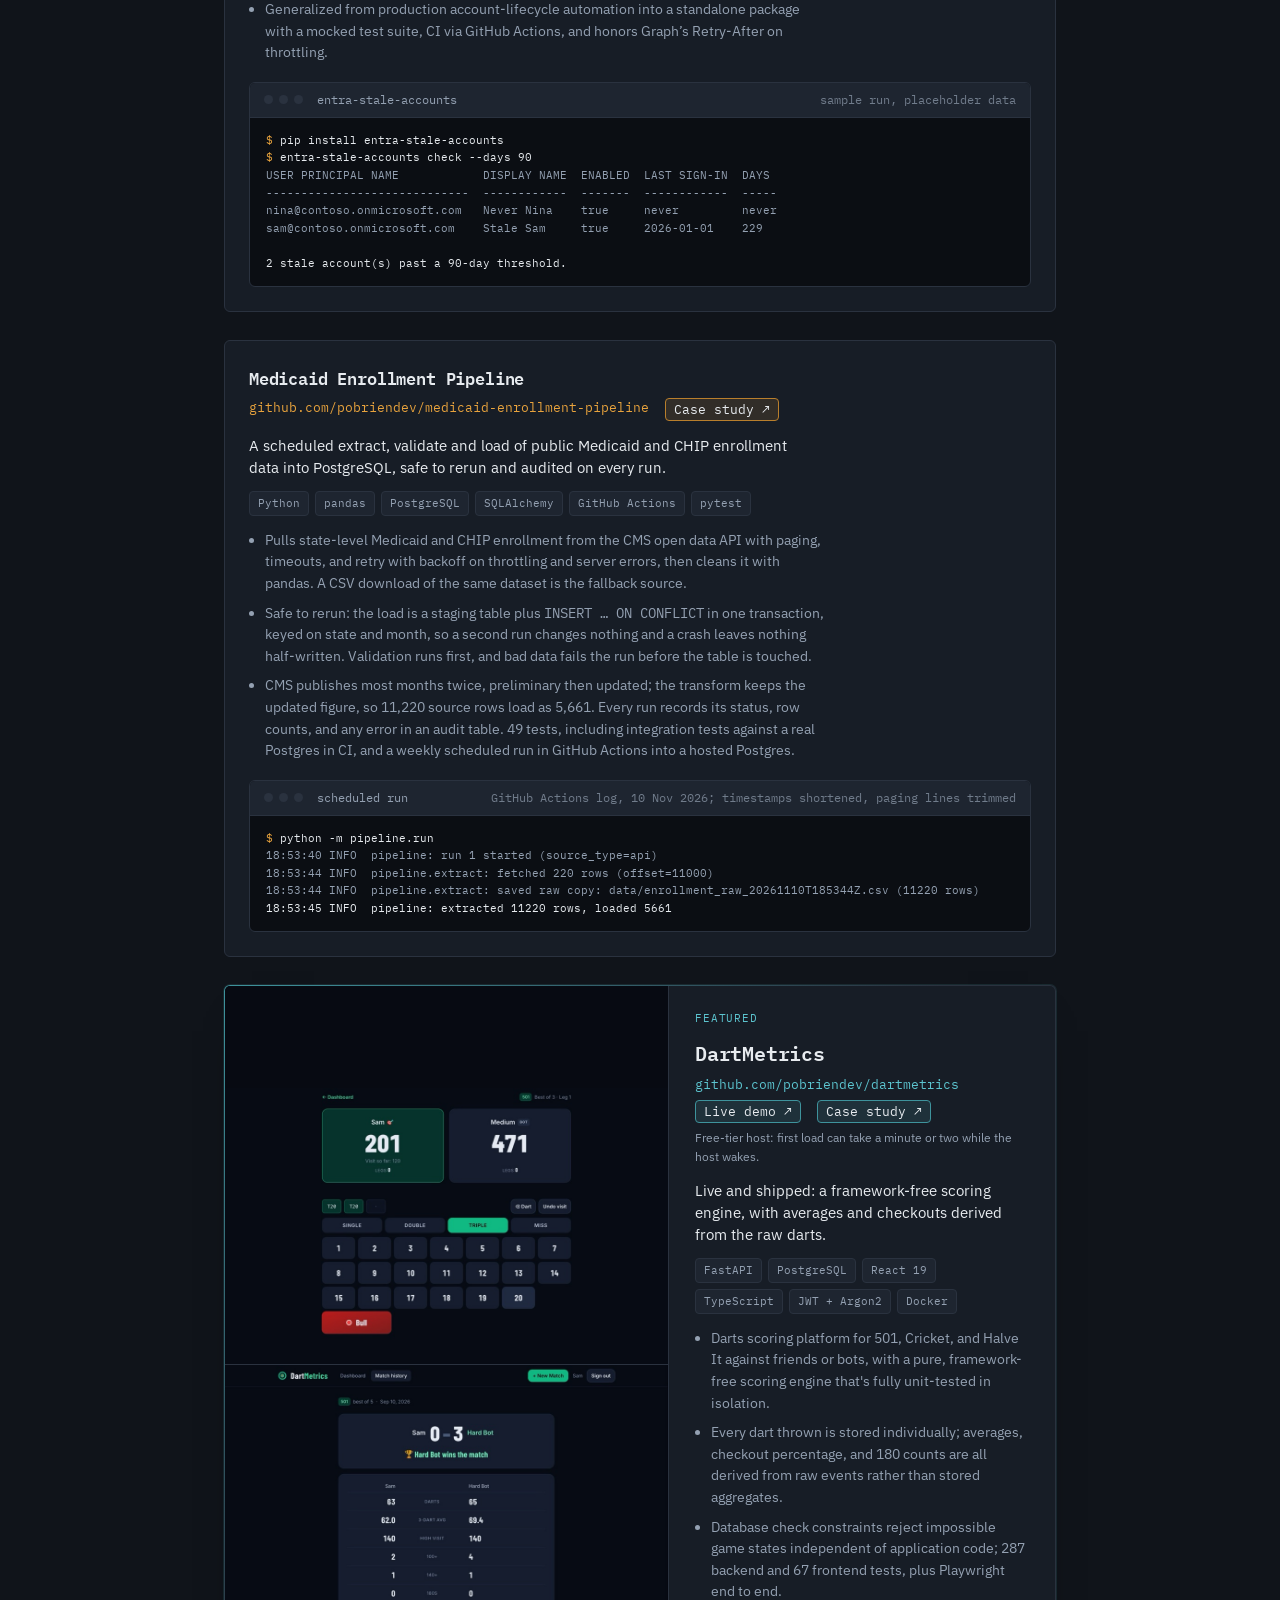
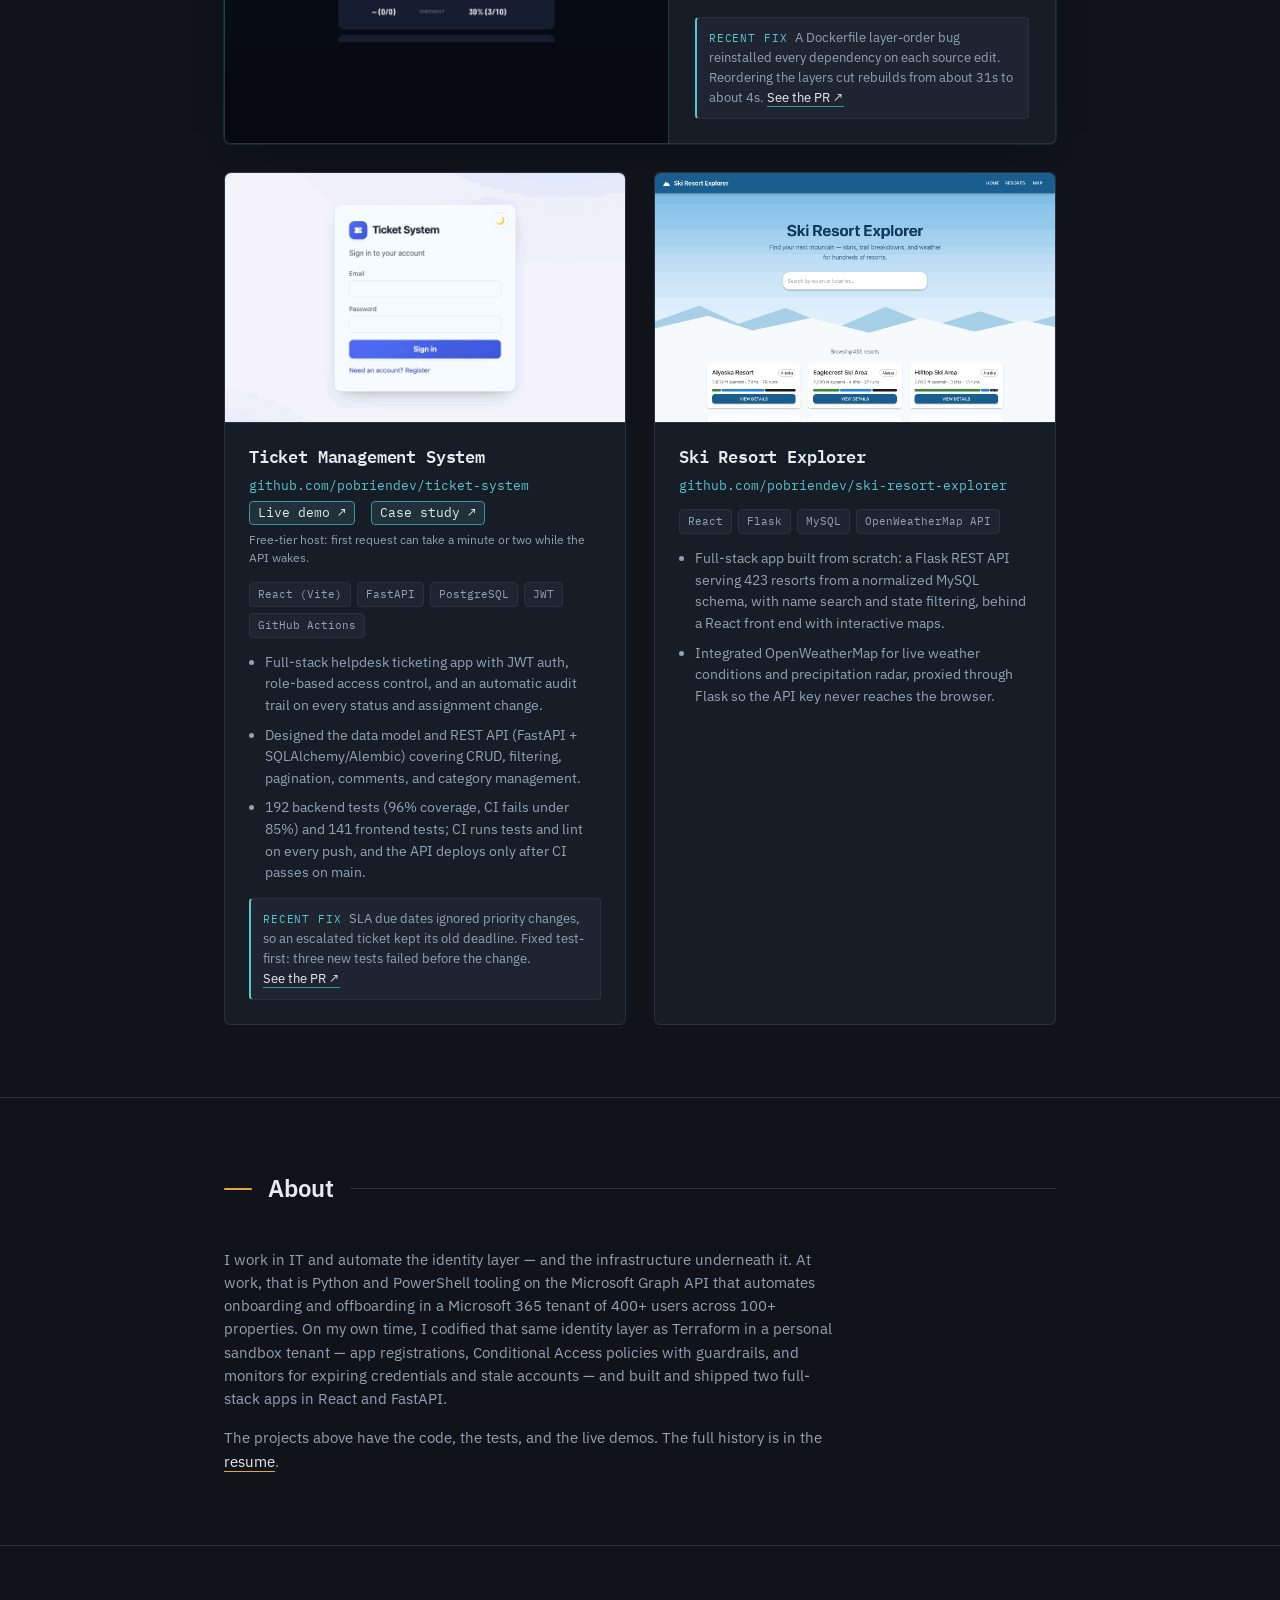
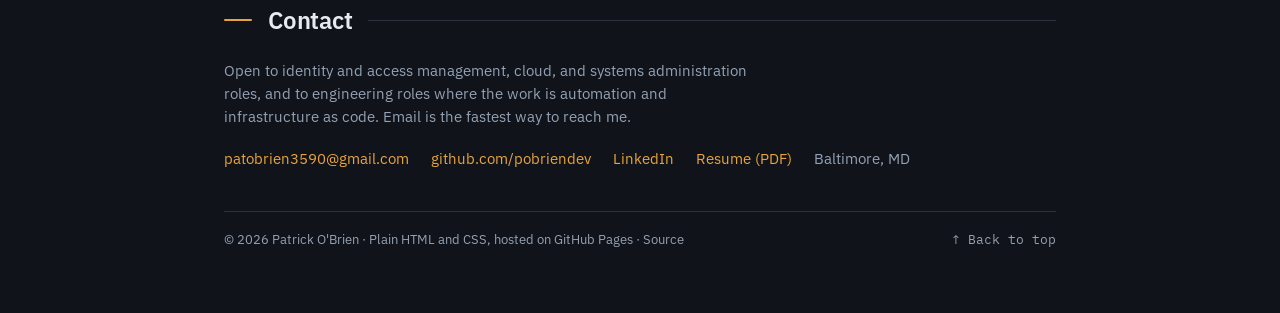
==== commit a76221a1: "Projects: add the Entra JML pipeline card and case study A card on the home page, placed directly ab" ====
--- a/index.html
+++ b/index.html
@@ -14,14 +14,14 @@
 <meta property="og:url" content="https://pobriendev.github.io/portfolio/">
 <meta property="og:title" content="Patrick O'Brien — Identity &amp; Access Management &middot; Automation &middot; Cloud &amp; Systems Administration">
 <meta property="og:description" content="Microsoft Entra ID and Microsoft 365 automation with the Graph API, Python, and PowerShell. Conditional Access and app registrations as Terraform on Azure, with CI over OIDC. Projects, live demos, and the bugs fixed along the way.">
-<meta property="og:image" content="https://pobriendev.github.io/portfolio/assets/og-image.jpg">
+<meta property="og:image" content="https://pobriendev.github.io/portfolio/assets/og-card-2026-11.jpg">
 <meta property="og:image:width" content="1200">
 <meta property="og:image:height" content="630">
 <meta property="og:image:alt" content="Patrick O'Brien, Identity and Access Management, Automation, Cloud and Systems Administration: Entra ID and Graph API, Terraform on Azure, Conditional Access as code, Python and PowerShell">
 <meta name="twitter:card" content="summary_large_image">
 <meta name="twitter:title" content="Patrick O'Brien — Identity &amp; Access Management &middot; Automation &middot; Cloud &amp; Systems Administration">
 <meta name="twitter:description" content="Microsoft Entra ID and Microsoft 365 automation with the Graph API, Python, and PowerShell. Conditional Access and app registrations as Terraform on Azure.">
-<meta name="twitter:image" content="https://pobriendev.github.io/portfolio/assets/og-image.jpg">
+<meta name="twitter:image" content="https://pobriendev.github.io/portfolio/assets/og-card-2026-11.jpg">
 <link rel="preconnect" href="https://fonts.googleapis.com">
 <link rel="preconnect" href="https://fonts.gstatic.com" crossorigin>
 <link rel="preload" as="style" href="https://fonts.googleapis.com/css2?family=IBM+Plex+Sans:wght@400;500;600;700&family=IBM+Plex+Mono:wght@400;500&display=swap">
@@ -751,6 +751,34 @@
       </div>
 
       <div class="project-card wide">
+        <h3>Entra JML Pipeline</h3>
+        <div class="card-links">
+          <a class="repo-link" href="https://github.com/pobriendev/entra-jml-pipeline" target="_blank" rel="noopener">github.com/pobriendev/entra-jml-pipeline</a>
+          <a class="demo-link" href="case-studies/entra-jml-pipeline.html">Case study &#8599;</a>
+        </div>
+        <p class="tagline">The provisioning tool below, rebuilt as a service: an HR export lands in storage and Azure Functions create, update or offboard the Entra ID accounts to match. Built and run in a personal lab tenant with made-up employees.</p>
+        <div class="stack-tags">
+          <span>Azure Functions</span><span>Microsoft Graph API</span><span>Terraform</span><span>Python</span><span>Event Grid</span><span>GitHub Actions (OIDC)</span>
+        </div>
+        <ul>
+          <li>Event-driven joiner, mover, leaver pipeline: a parser function diffs each HR export against the last and queues one message per person who changed; a processor carries each out through Microsoft Graph as a managed identity. No client secret, no storage keys, no connection strings, and every resource defined in Terraform.</li>
+          <li>Every step reads before it writes, so a repeated upload or a redelivered message changes nothing. A failed step raises, the queue retries it and then sets it aside in a poison queue that raises an alert, and every action lands in an audit table.</li>
+          <li>Guardrails for the ways an HR feed goes wrong: a brake that refuses a file which would offboard more than 10% of staff, row-level validation so a typo never reads as a resignation, and a rule that only groups the pipeline manages are ever removed. 220+ tests with Graph faked, and the same failure scenarios run for real in the lab.</li>
+        </ul>
+        <p class="fix-note"><span class="fix-label">Recent fix</span>The first deployment&rsquo;s host failed every start with a 403 from its own storage: the Terraform resource for the app writes a connection string with an empty key in managed-identity mode, which overrides the identity settings. The app is now defined through the Azure management API. <a href="https://github.com/pobrienDev/entra-jml-pipeline/pull/4" target="_blank" rel="noopener">See the PR &#8599;</a></p>
+        <figure class="terminal">
+          <figcaption><span class="dots" aria-hidden="true"><i></i><i></i><i></i></span>the same export, uploaded twice<span class="t-note">from the lab tenant; made-up employees</span></figcaption>
+          <pre tabindex="0"><span class="t-p">$</span> <span class="t-c">az storage blob upload --container-name hr-feed --file hr_export_day2.csv</span>
+<span class="t-o">parser: hr_export_day2.csv -&gt; 2 leave, 4 move; 0 row(s) rejected</span>
+processor: move E1006 done
+processor: leave E1012 done
+
+<span class="t-p">$</span> <span class="t-c">az storage blob upload --container-name hr-feed --file hr_export_day2.csv</span>
+<span class="t-hl">parser: hr_export_day2.csv -&gt; no changes; 0 row(s) rejected</span></pre>
+        </figure>
+      </div>
+
+      <div class="project-card wide">
         <h3>Employee Provisioning Tool</h3>
         <div class="card-links">
           <a class="repo-link" href="https://github.com/pobriendev/employee-provisioning-tool" target="_blank" rel="noopener">github.com/pobriendev/employee-provisioning-tool</a>
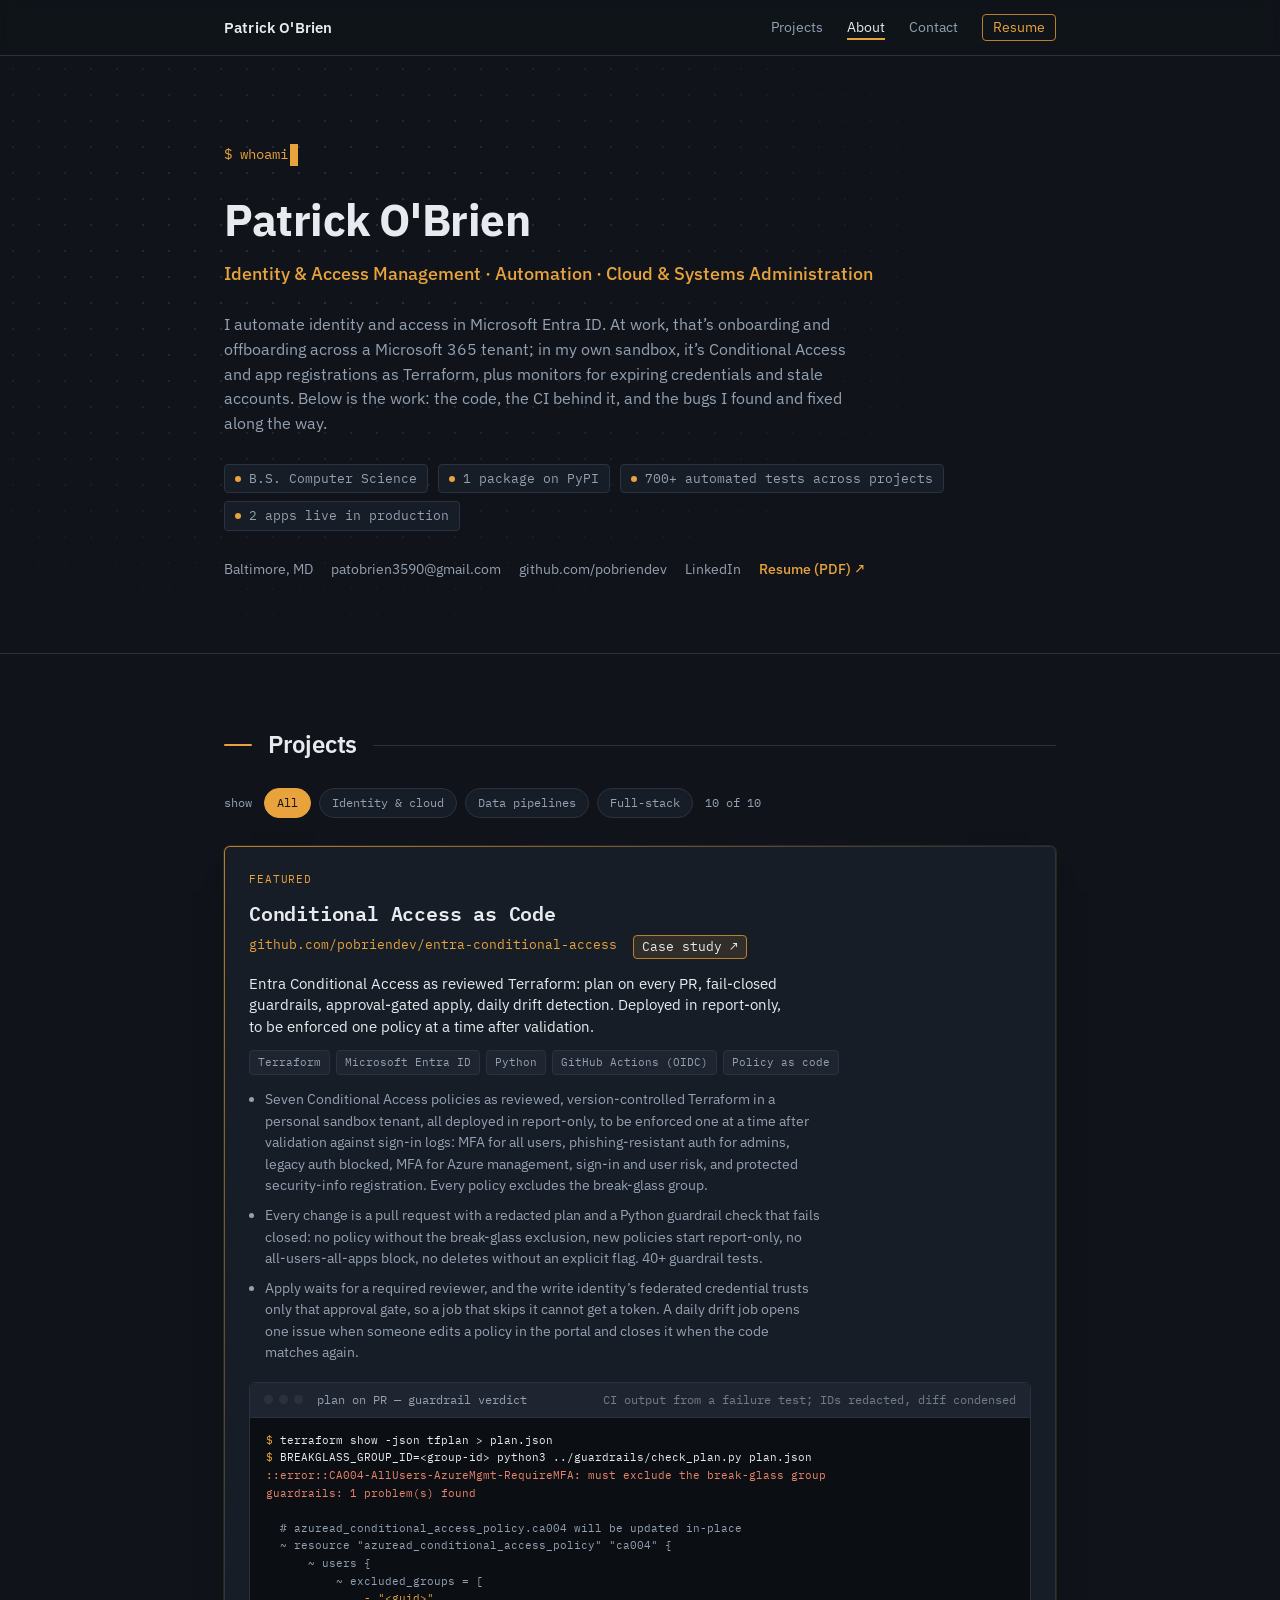
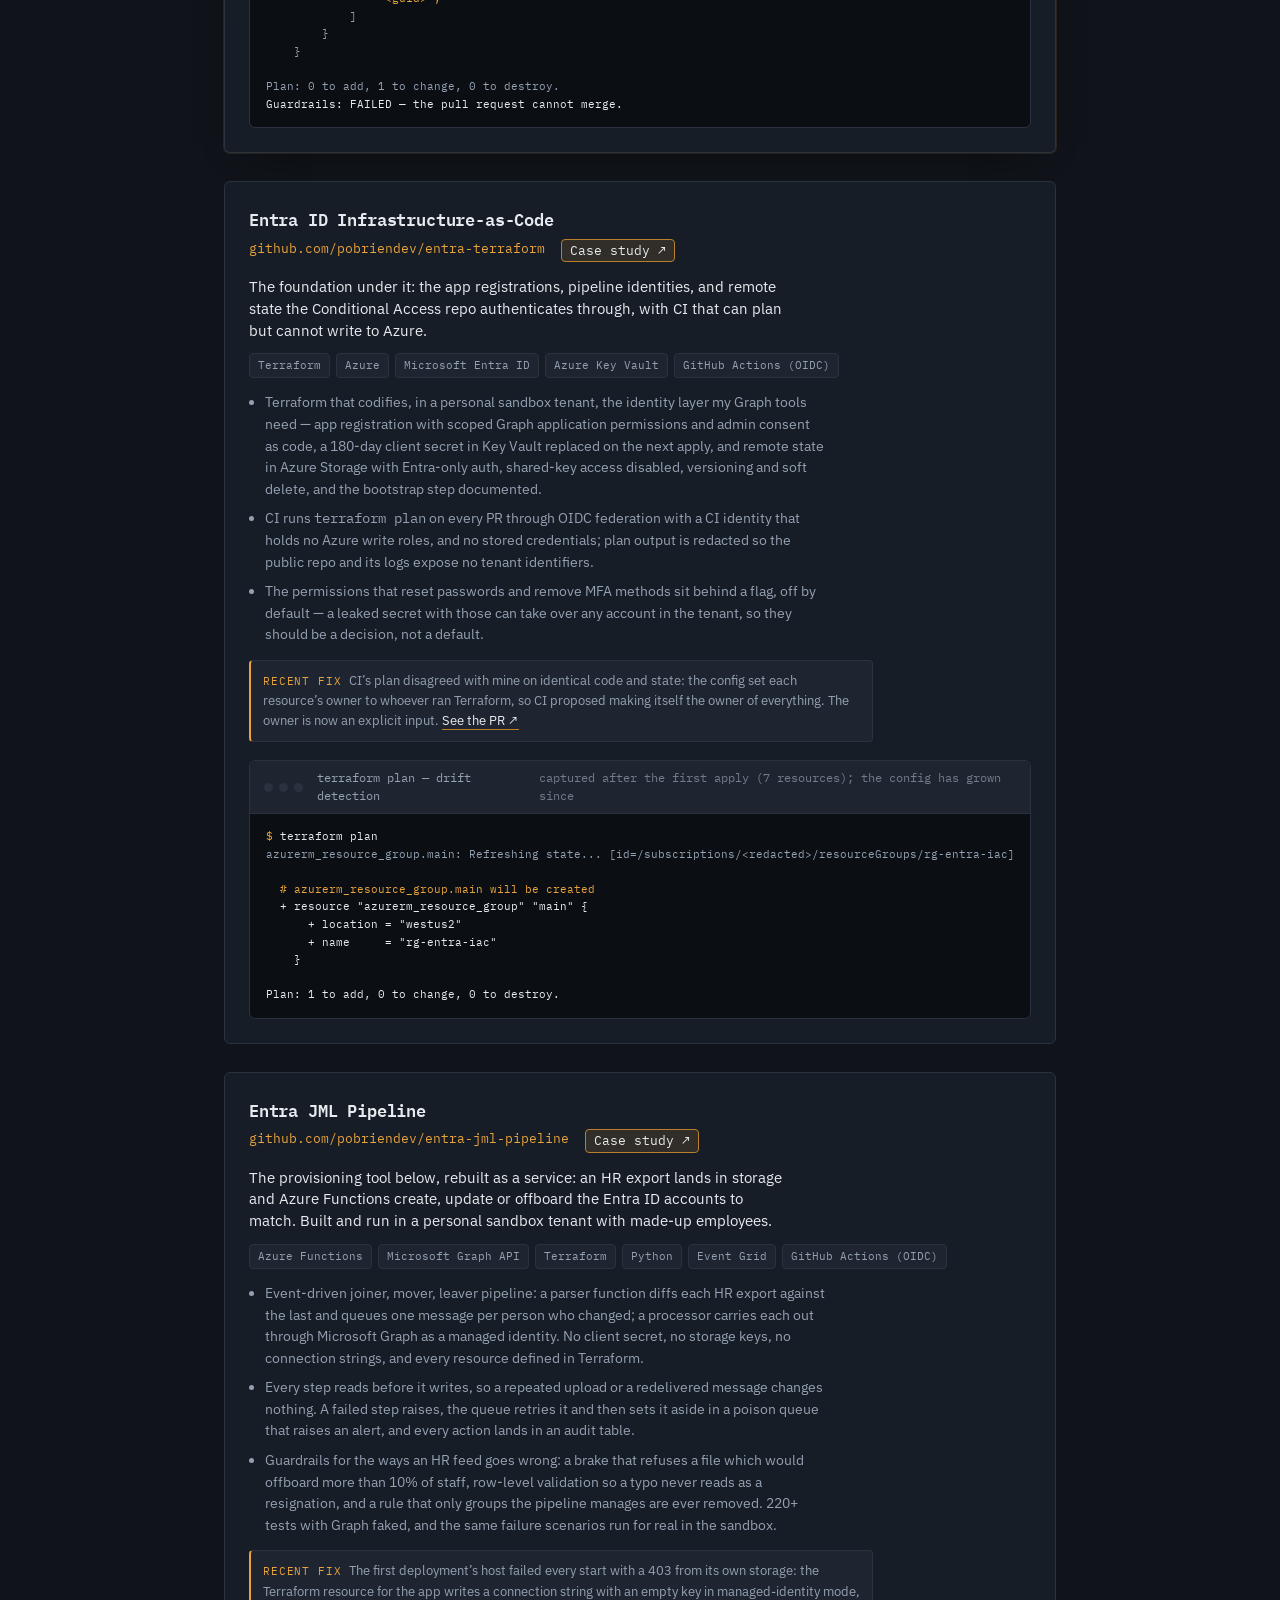
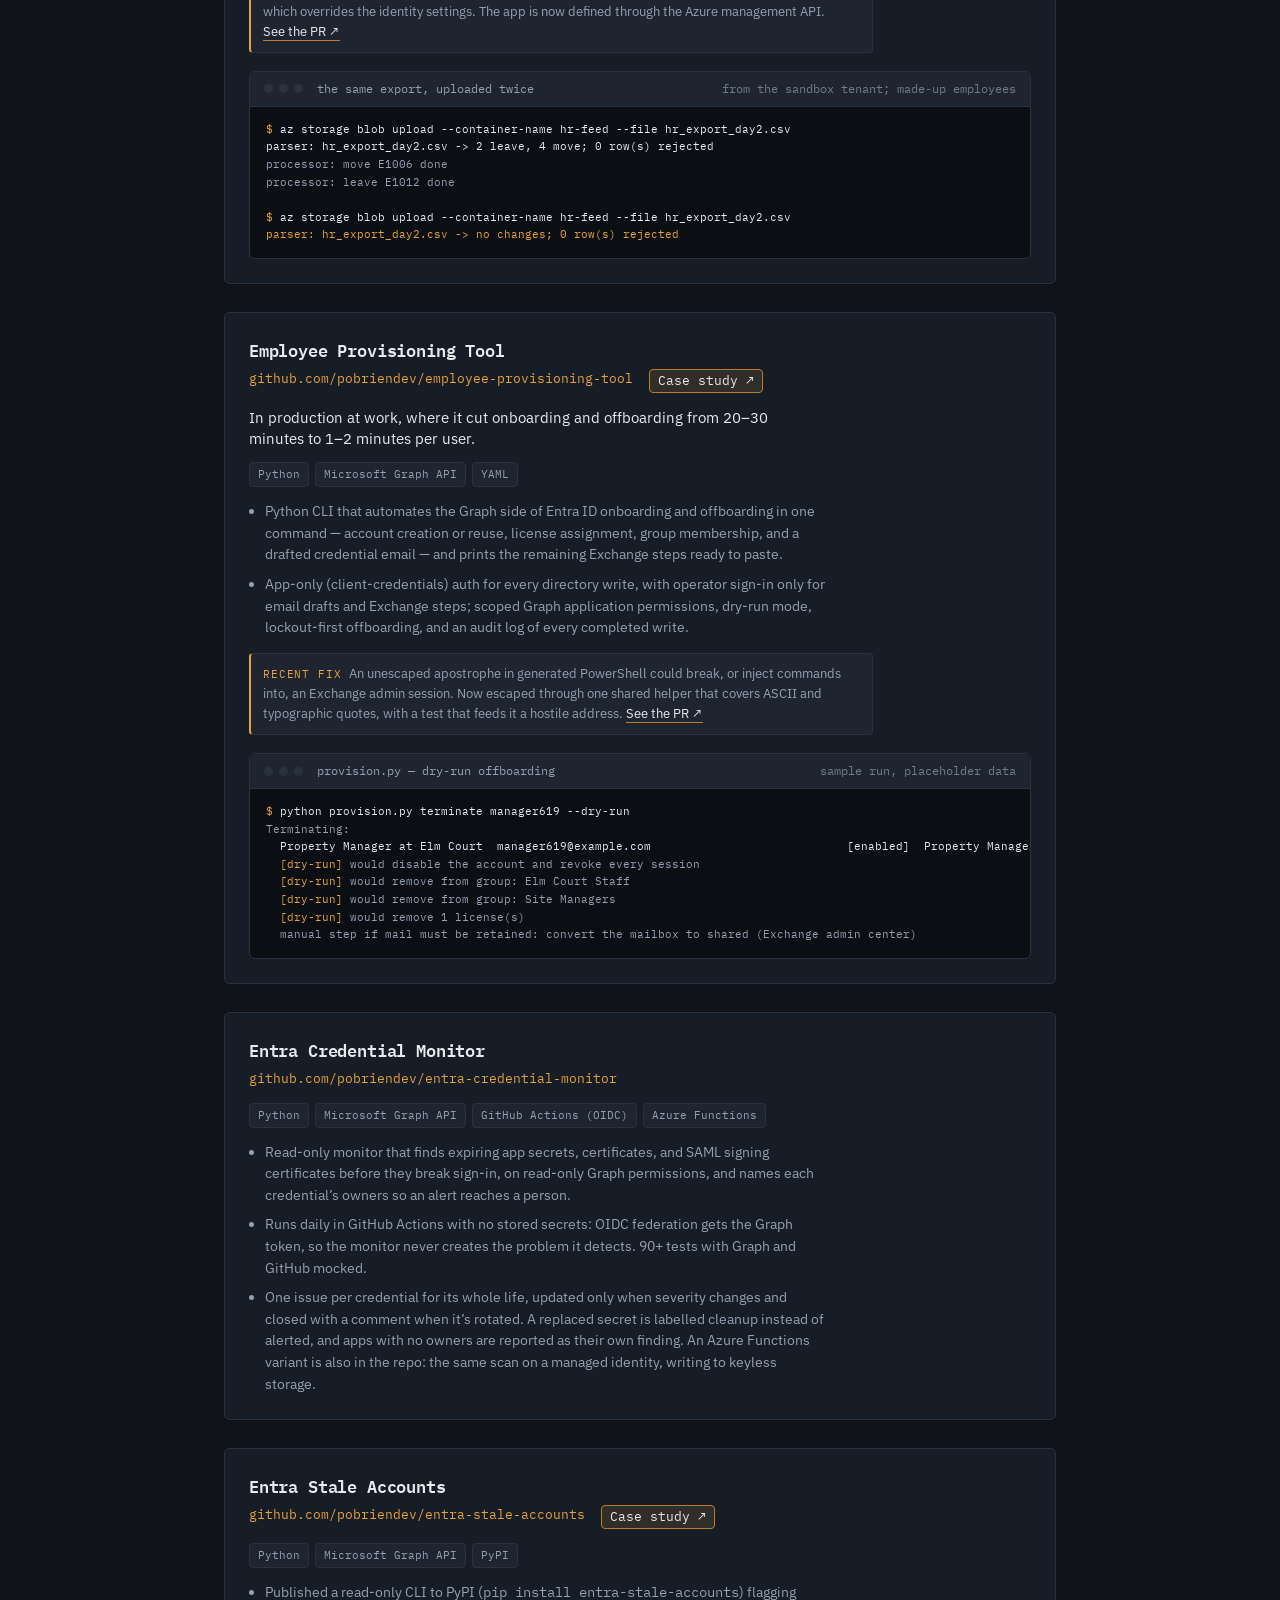
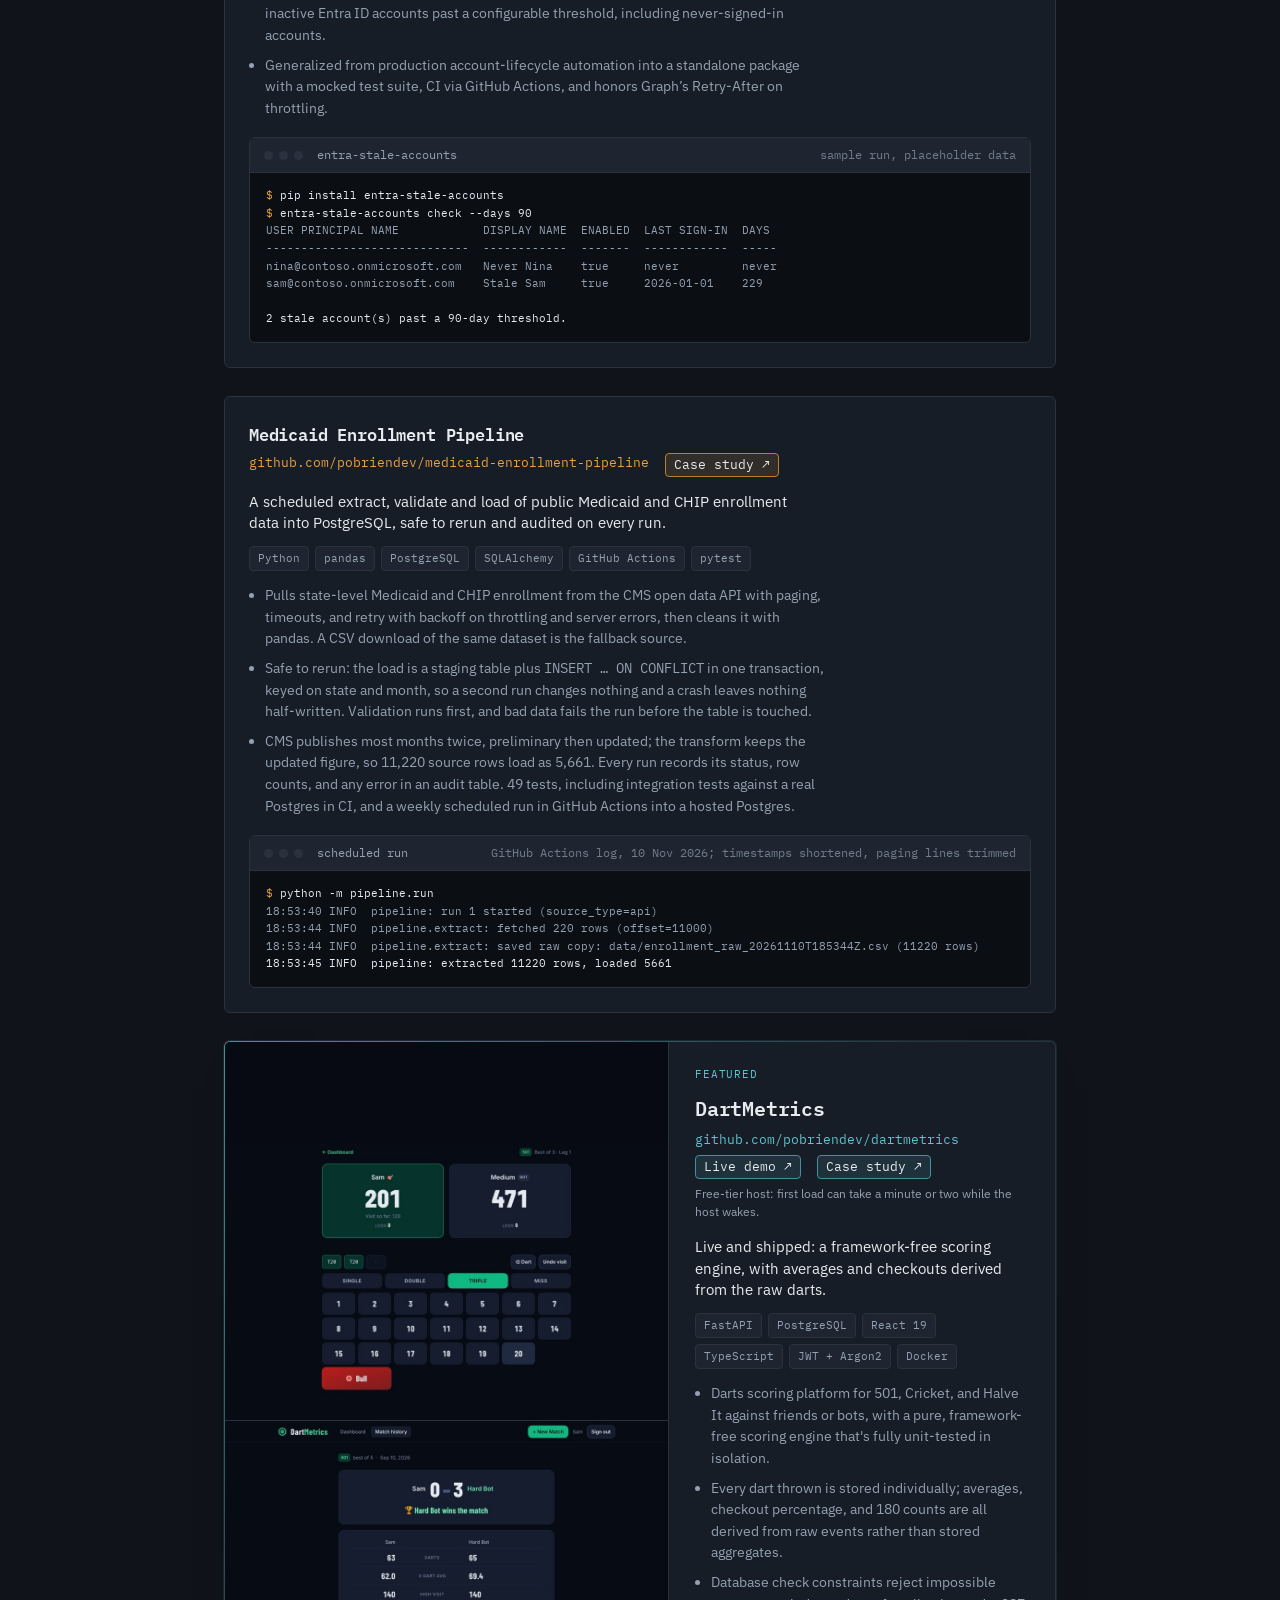
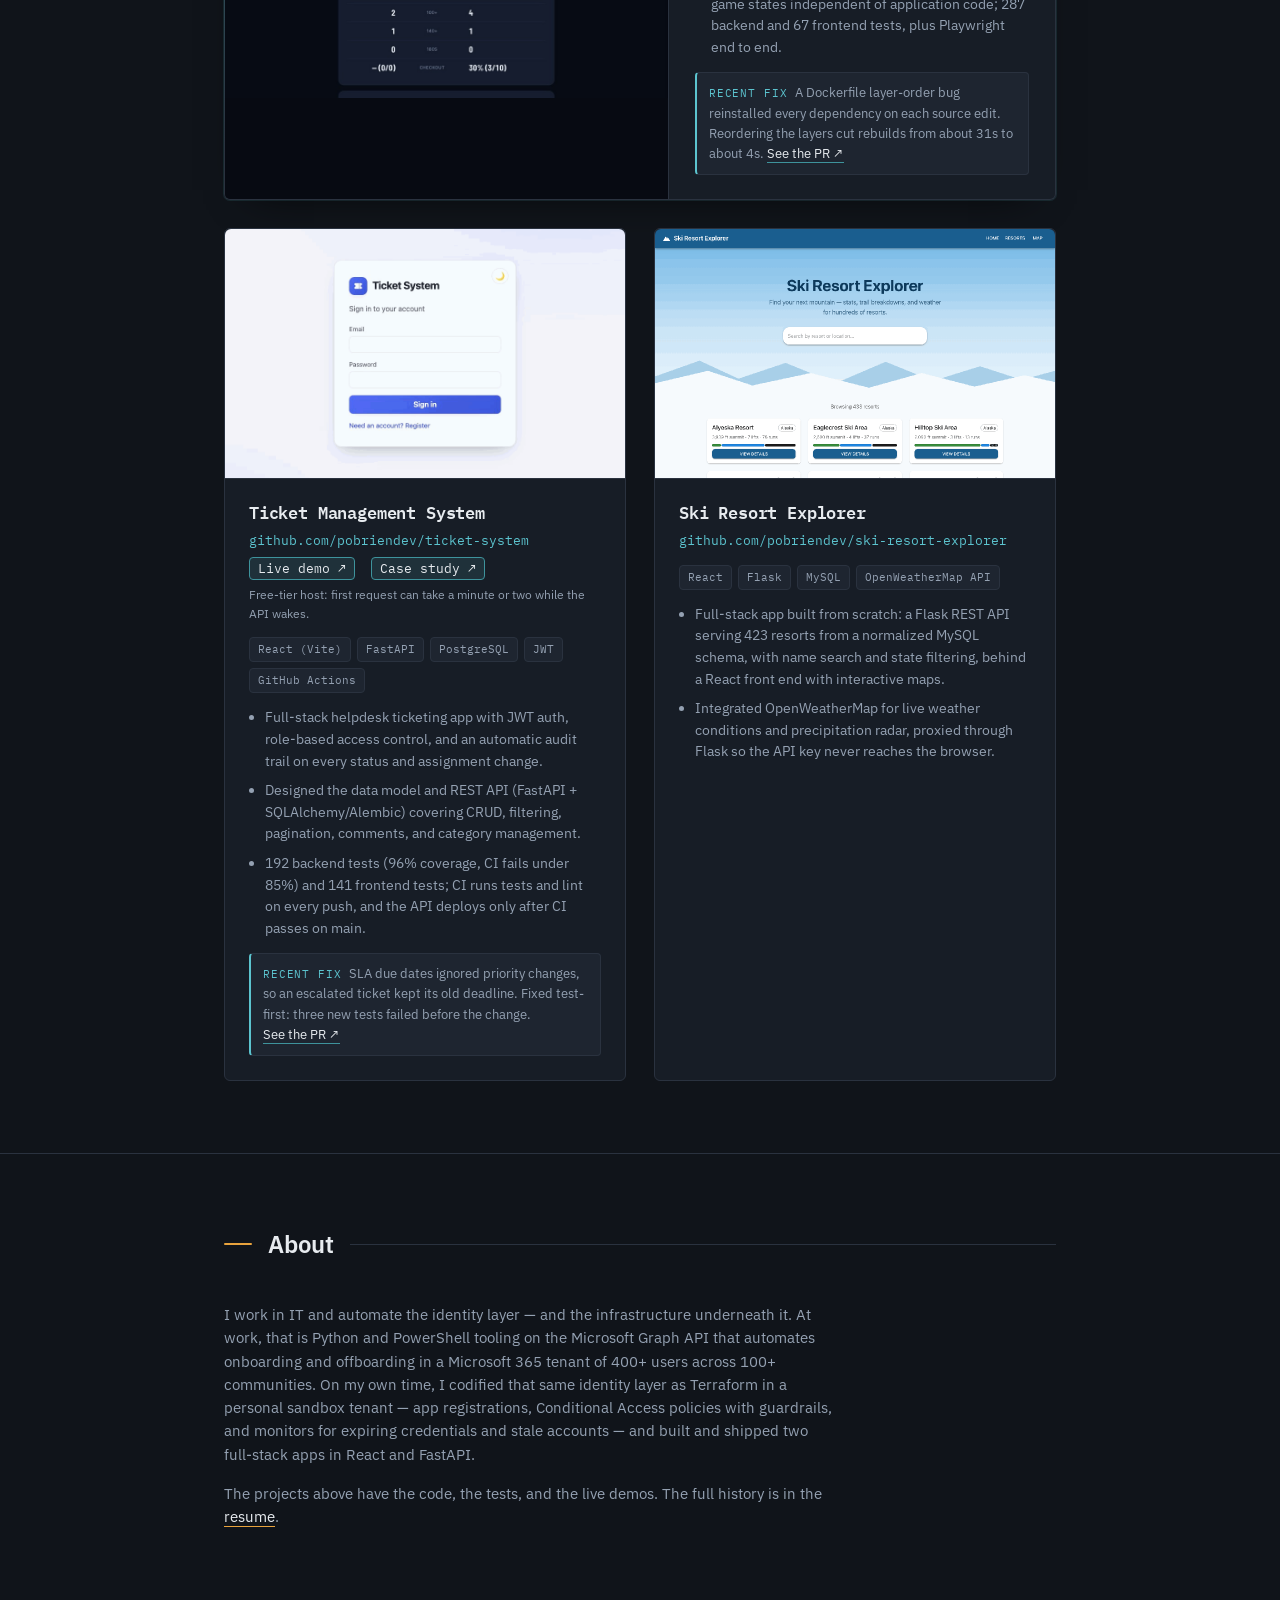
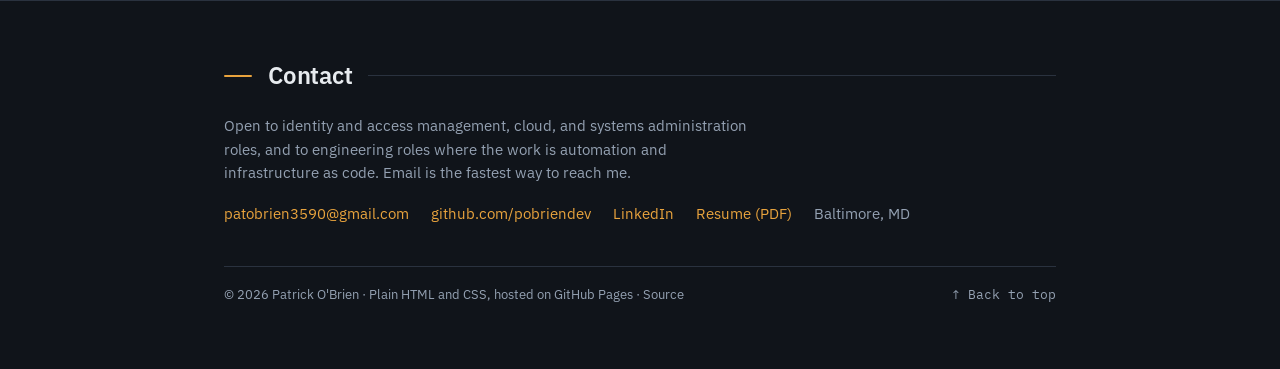
==== commit 758da9a6: "Wording: match the resume on communities, sandbox tenant, and onboarding time" ====
--- a/index.html
+++ b/index.html
@@ -756,18 +756,18 @@
           <a class="repo-link" href="https://github.com/pobriendev/entra-jml-pipeline" target="_blank" rel="noopener">github.com/pobriendev/entra-jml-pipeline</a>
           <a class="demo-link" href="case-studies/entra-jml-pipeline.html">Case study &#8599;</a>
         </div>
-        <p class="tagline">The provisioning tool below, rebuilt as a service: an HR export lands in storage and Azure Functions create, update or offboard the Entra ID accounts to match. Built and run in a personal lab tenant with made-up employees.</p>
+        <p class="tagline">The provisioning tool below, rebuilt as a service: an HR export lands in storage and Azure Functions create, update or offboard the Entra ID accounts to match. Built and run in a personal sandbox tenant with made-up employees.</p>
         <div class="stack-tags">
           <span>Azure Functions</span><span>Microsoft Graph API</span><span>Terraform</span><span>Python</span><span>Event Grid</span><span>GitHub Actions (OIDC)</span>
         </div>
         <ul>
           <li>Event-driven joiner, mover, leaver pipeline: a parser function diffs each HR export against the last and queues one message per person who changed; a processor carries each out through Microsoft Graph as a managed identity. No client secret, no storage keys, no connection strings, and every resource defined in Terraform.</li>
           <li>Every step reads before it writes, so a repeated upload or a redelivered message changes nothing. A failed step raises, the queue retries it and then sets it aside in a poison queue that raises an alert, and every action lands in an audit table.</li>
-          <li>Guardrails for the ways an HR feed goes wrong: a brake that refuses a file which would offboard more than 10% of staff, row-level validation so a typo never reads as a resignation, and a rule that only groups the pipeline manages are ever removed. 220+ tests with Graph faked, and the same failure scenarios run for real in the lab.</li>
+          <li>Guardrails for the ways an HR feed goes wrong: a brake that refuses a file which would offboard more than 10% of staff, row-level validation so a typo never reads as a resignation, and a rule that only groups the pipeline manages are ever removed. 220+ tests with Graph faked, and the same failure scenarios run for real in the sandbox.</li>
         </ul>
         <p class="fix-note"><span class="fix-label">Recent fix</span>The first deployment&rsquo;s host failed every start with a 403 from its own storage: the Terraform resource for the app writes a connection string with an empty key in managed-identity mode, which overrides the identity settings. The app is now defined through the Azure management API. <a href="https://github.com/pobrienDev/entra-jml-pipeline/pull/4" target="_blank" rel="noopener">See the PR &#8599;</a></p>
         <figure class="terminal">
-          <figcaption><span class="dots" aria-hidden="true"><i></i><i></i><i></i></span>the same export, uploaded twice<span class="t-note">from the lab tenant; made-up employees</span></figcaption>
+          <figcaption><span class="dots" aria-hidden="true"><i></i><i></i><i></i></span>the same export, uploaded twice<span class="t-note">from the sandbox tenant; made-up employees</span></figcaption>
           <pre tabindex="0"><span class="t-p">$</span> <span class="t-c">az storage blob upload --container-name hr-feed --file hr_export_day2.csv</span>
 <span class="t-o">parser: hr_export_day2.csv -&gt; 2 leave, 4 move; 0 row(s) rejected</span>
 processor: move E1006 done
@@ -784,6 +784,7 @@
           <a class="repo-link" href="https://github.com/pobriendev/employee-provisioning-tool" target="_blank" rel="noopener">github.com/pobriendev/employee-provisioning-tool</a>
           <a class="demo-link" href="case-studies/employee-provisioning-tool.html">Case study &#8599;</a>
         </div>
+        <p class="tagline">In production at work, where it cut onboarding and offboarding from 20&ndash;30 minutes to 1&ndash;2 minutes per user.</p>
         <div class="stack-tags">
           <span>Python</span><span>Microsoft Graph API</span><span>YAML</span>
         </div>
@@ -945,7 +946,7 @@
         <p>
           I work in IT and automate the identity layer &mdash; and the infrastructure underneath it.
           At work, that is Python and PowerShell tooling on the Microsoft Graph API that automates onboarding and
-          offboarding in a Microsoft 365 tenant of 400+ users across 100+ properties. On my own time, I codified that
+          offboarding in a Microsoft 365 tenant of 400+ users across 100+ communities. On my own time, I codified that
           same identity layer as Terraform in a personal sandbox tenant &mdash; app registrations, Conditional Access
           policies with guardrails, and monitors for expiring credentials and stale accounts &mdash; and built and
           shipped two full-stack apps in React and FastAPI.
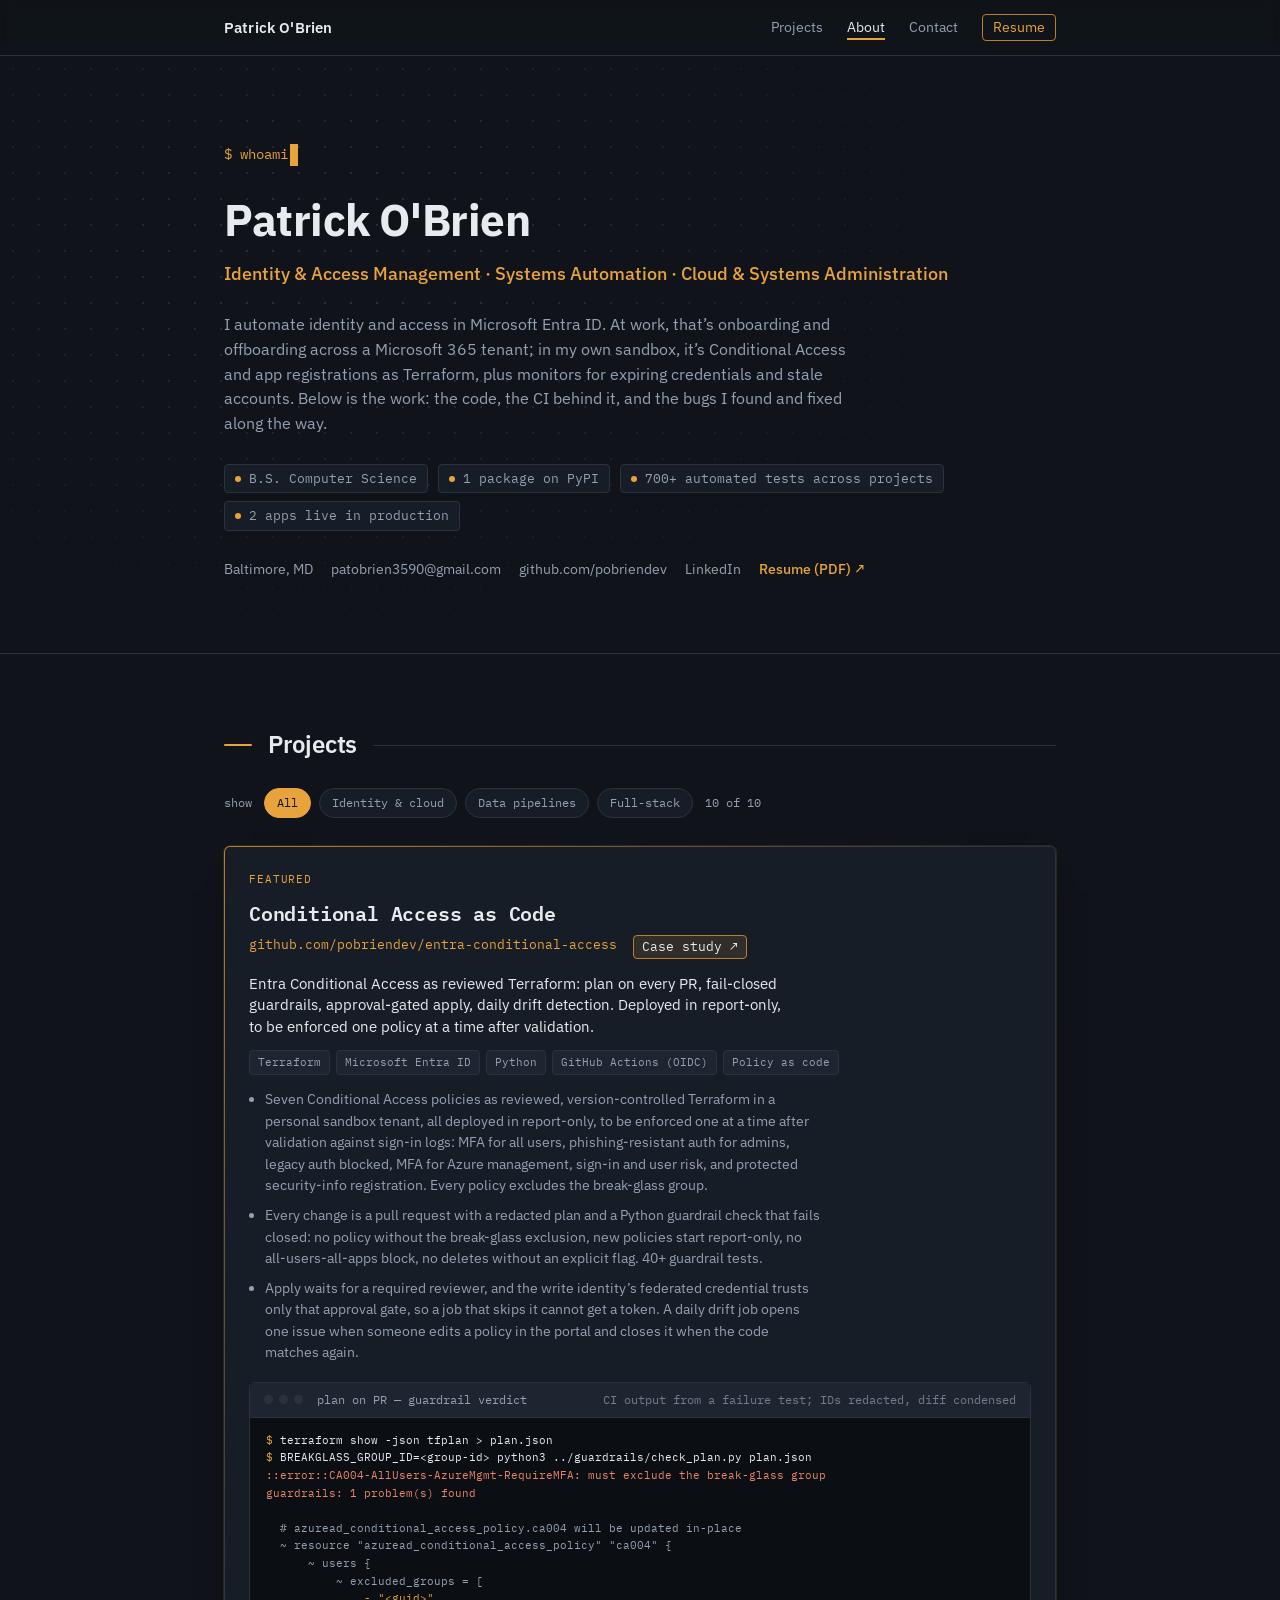
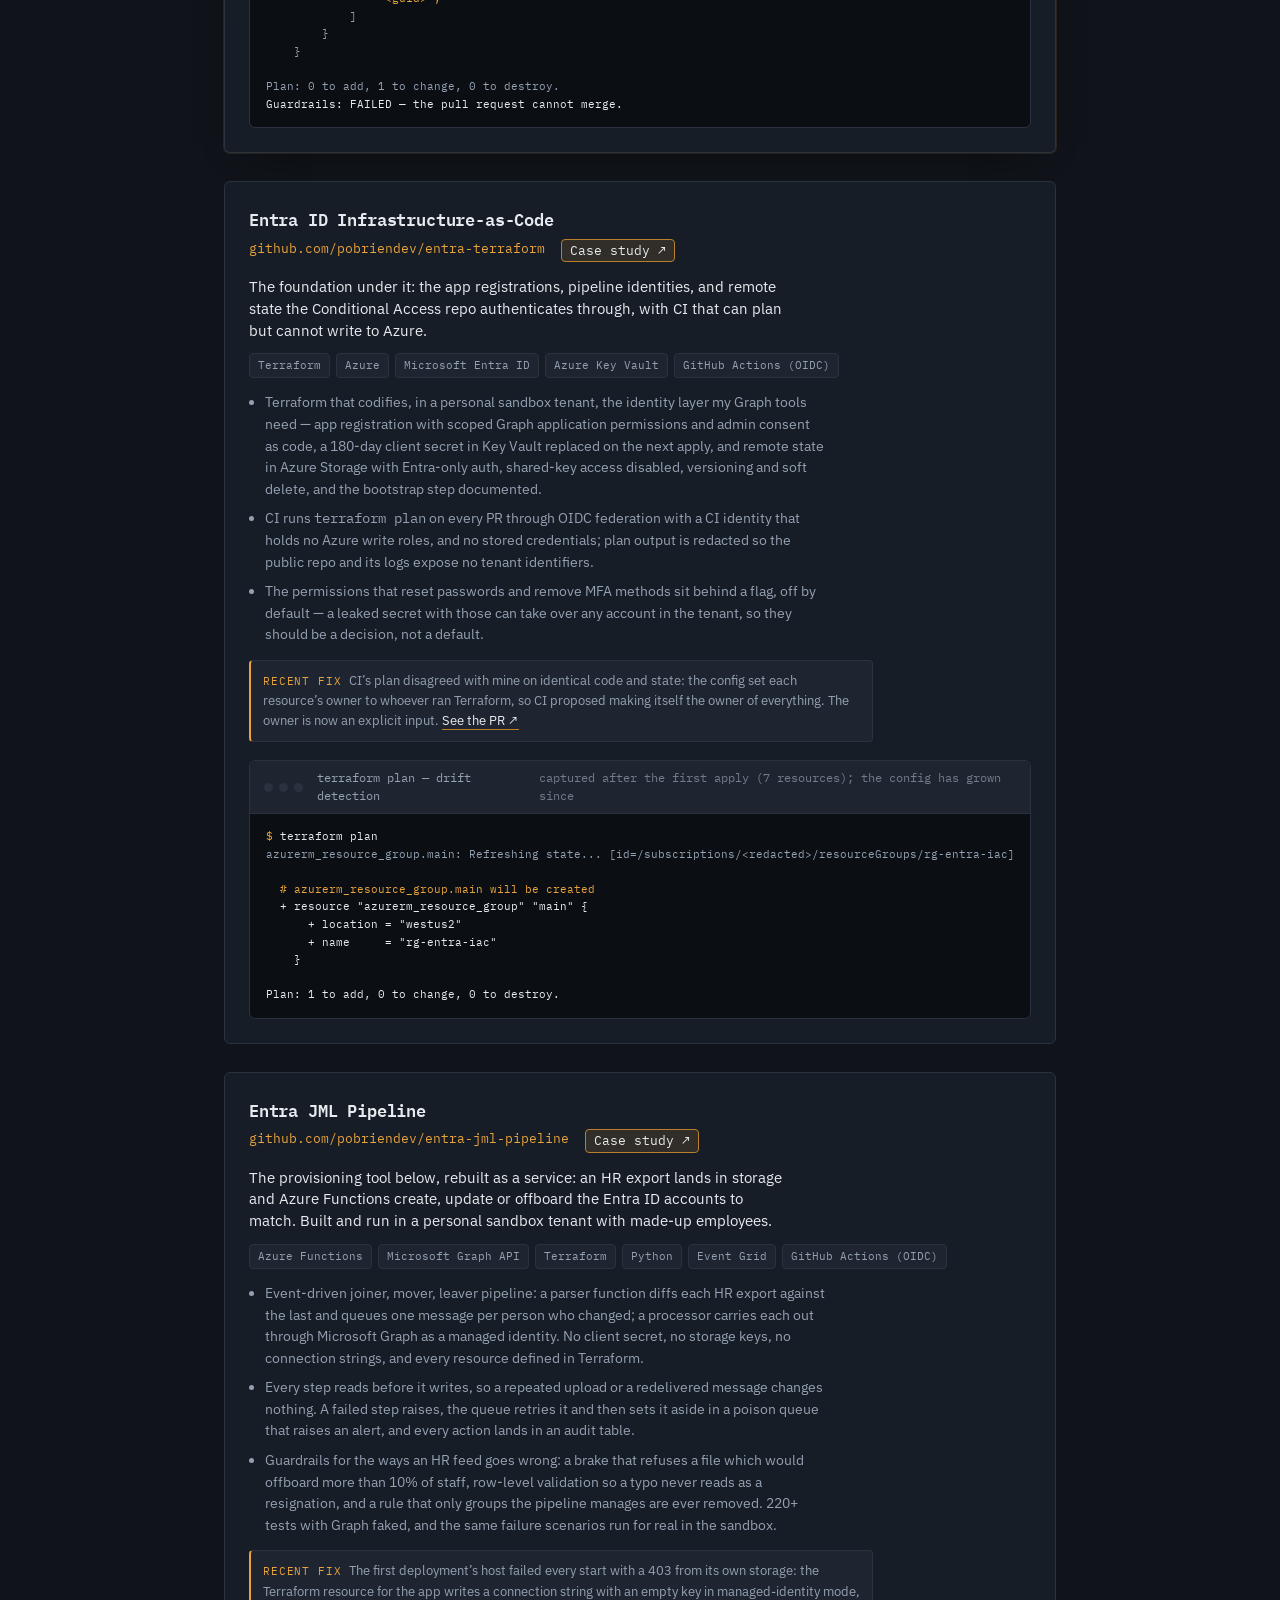
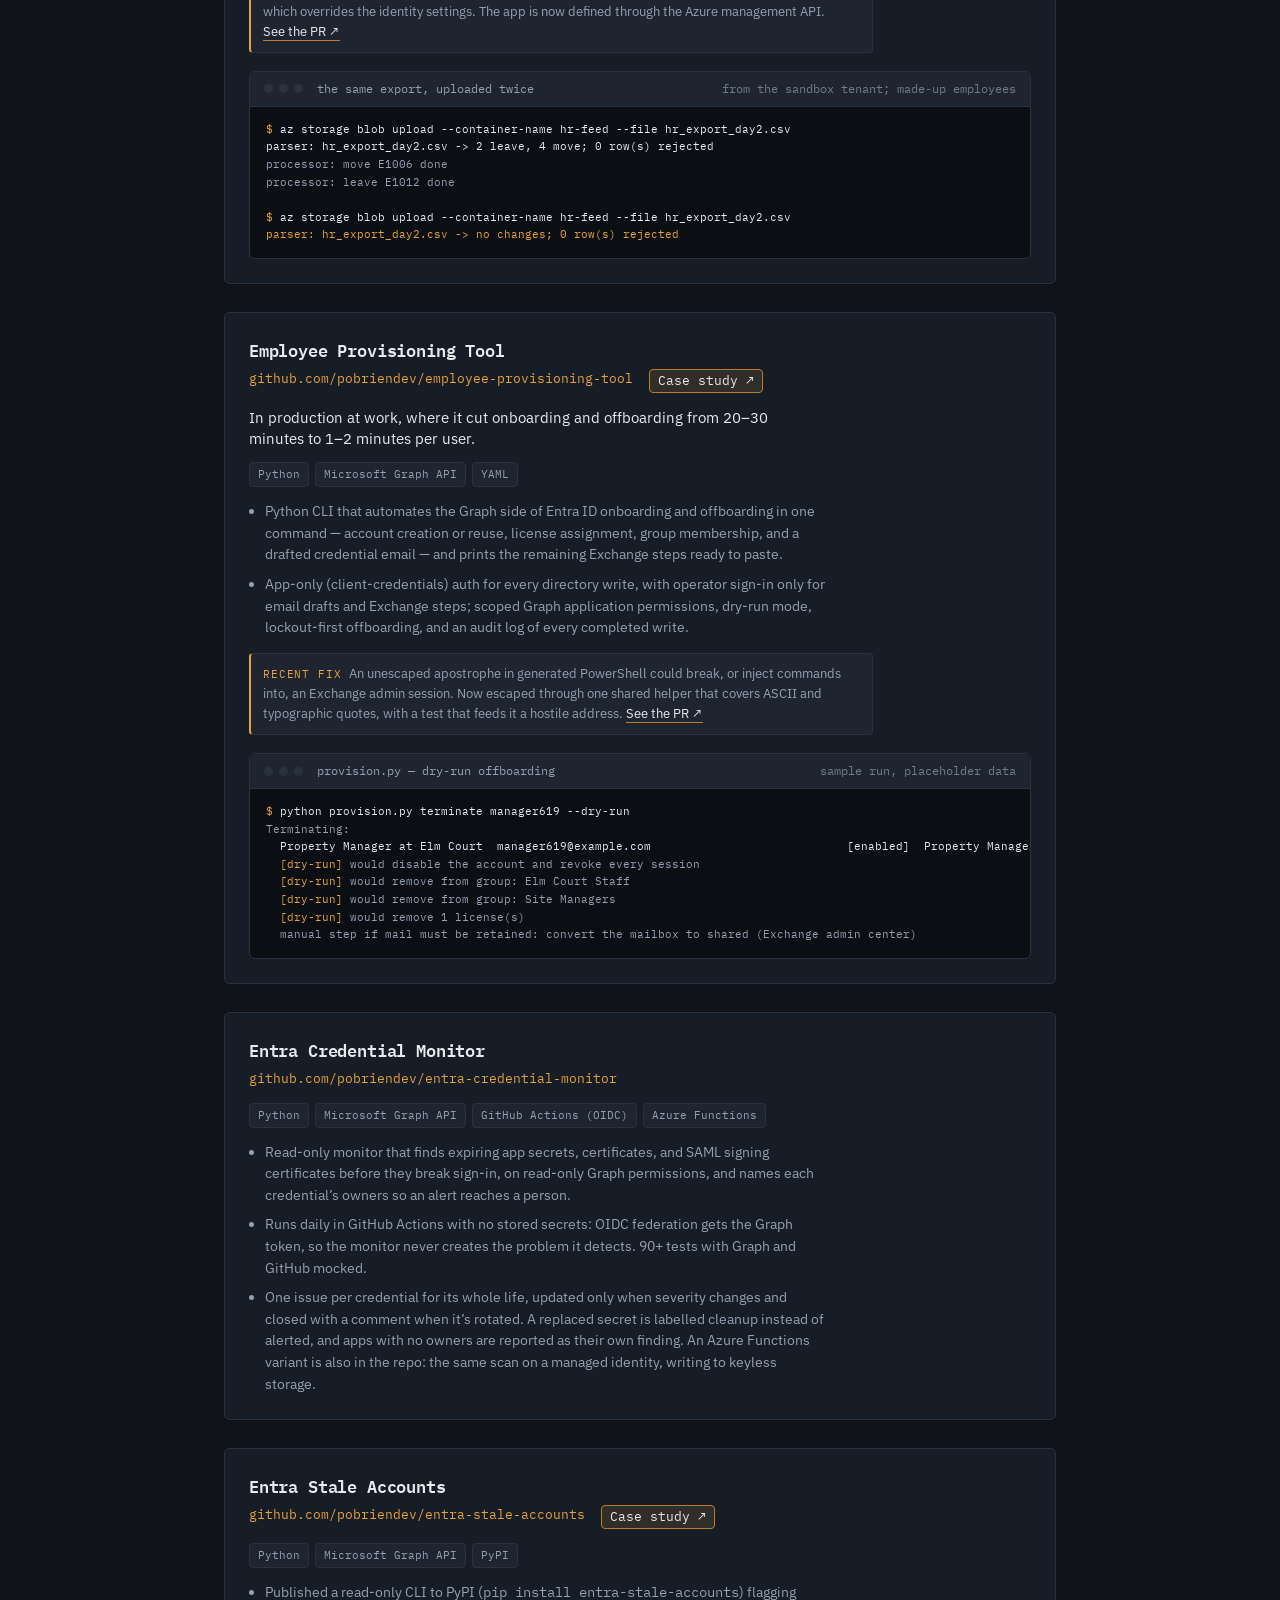
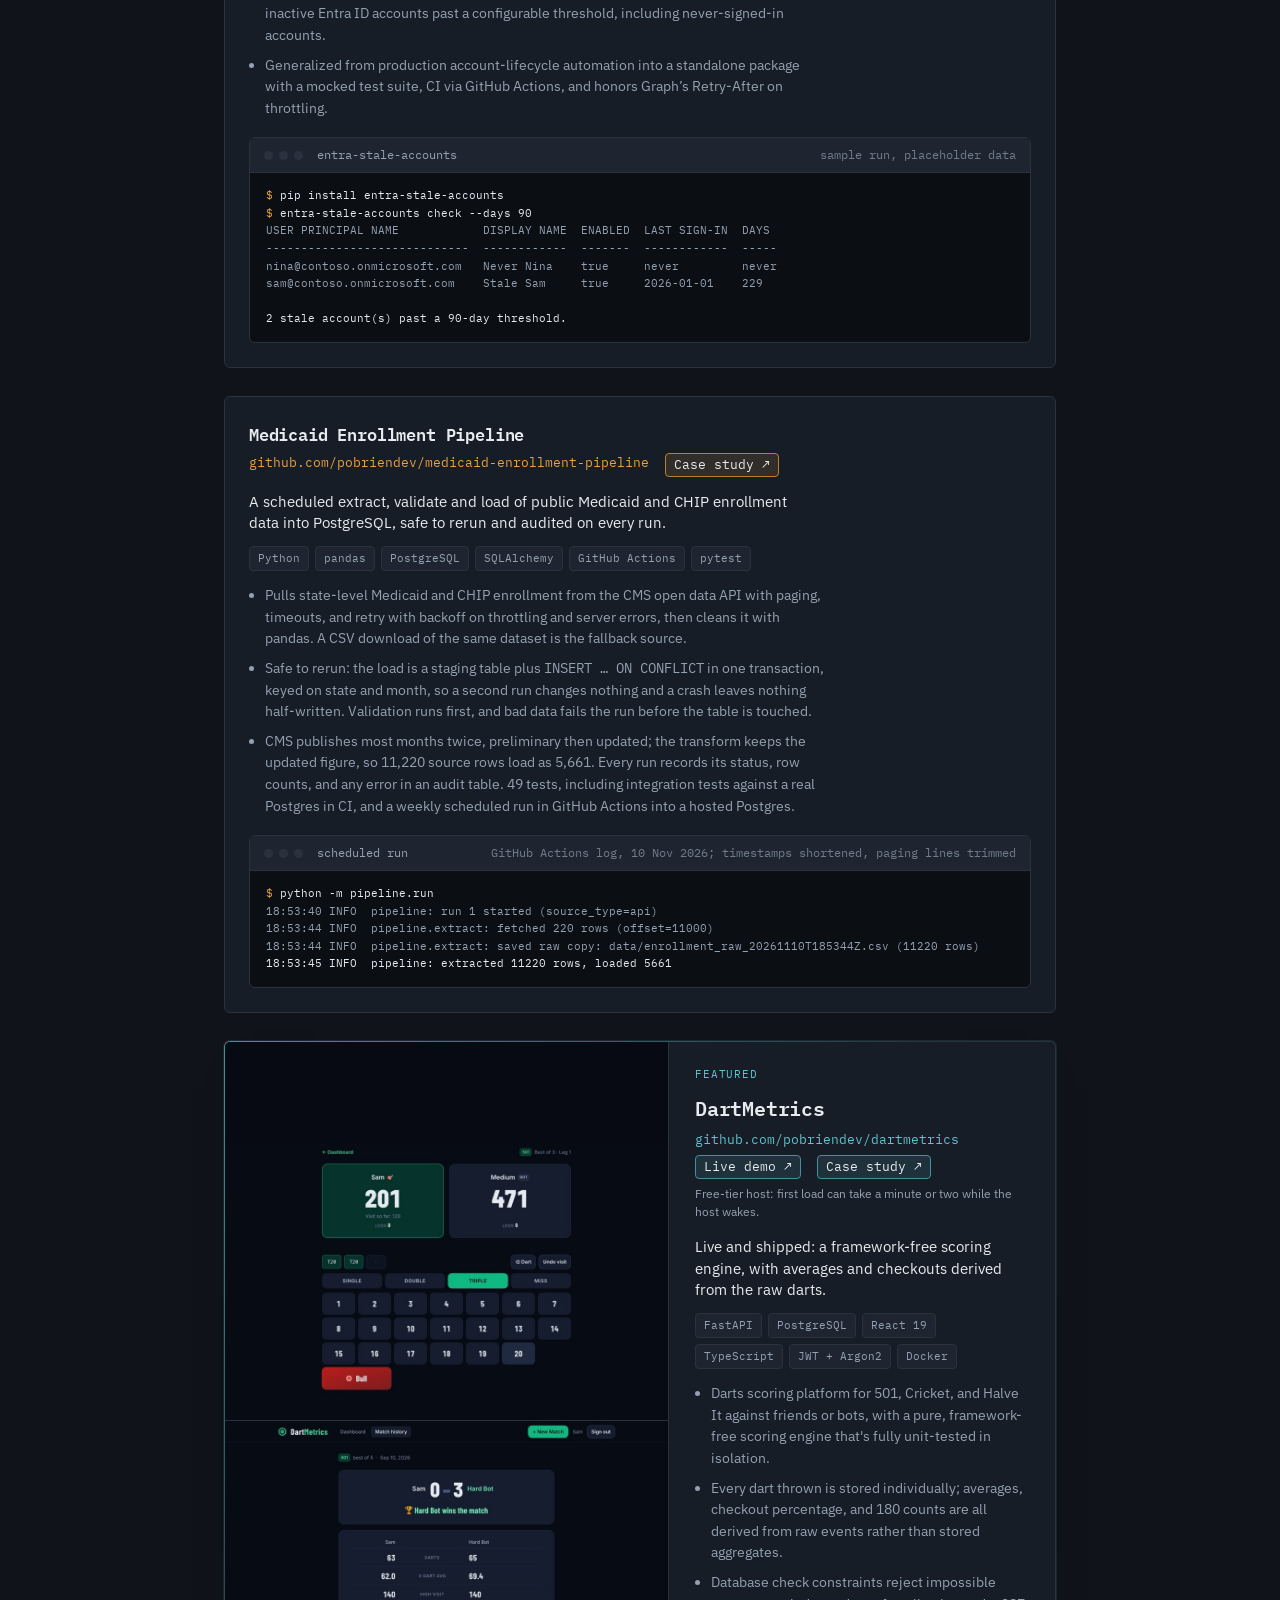
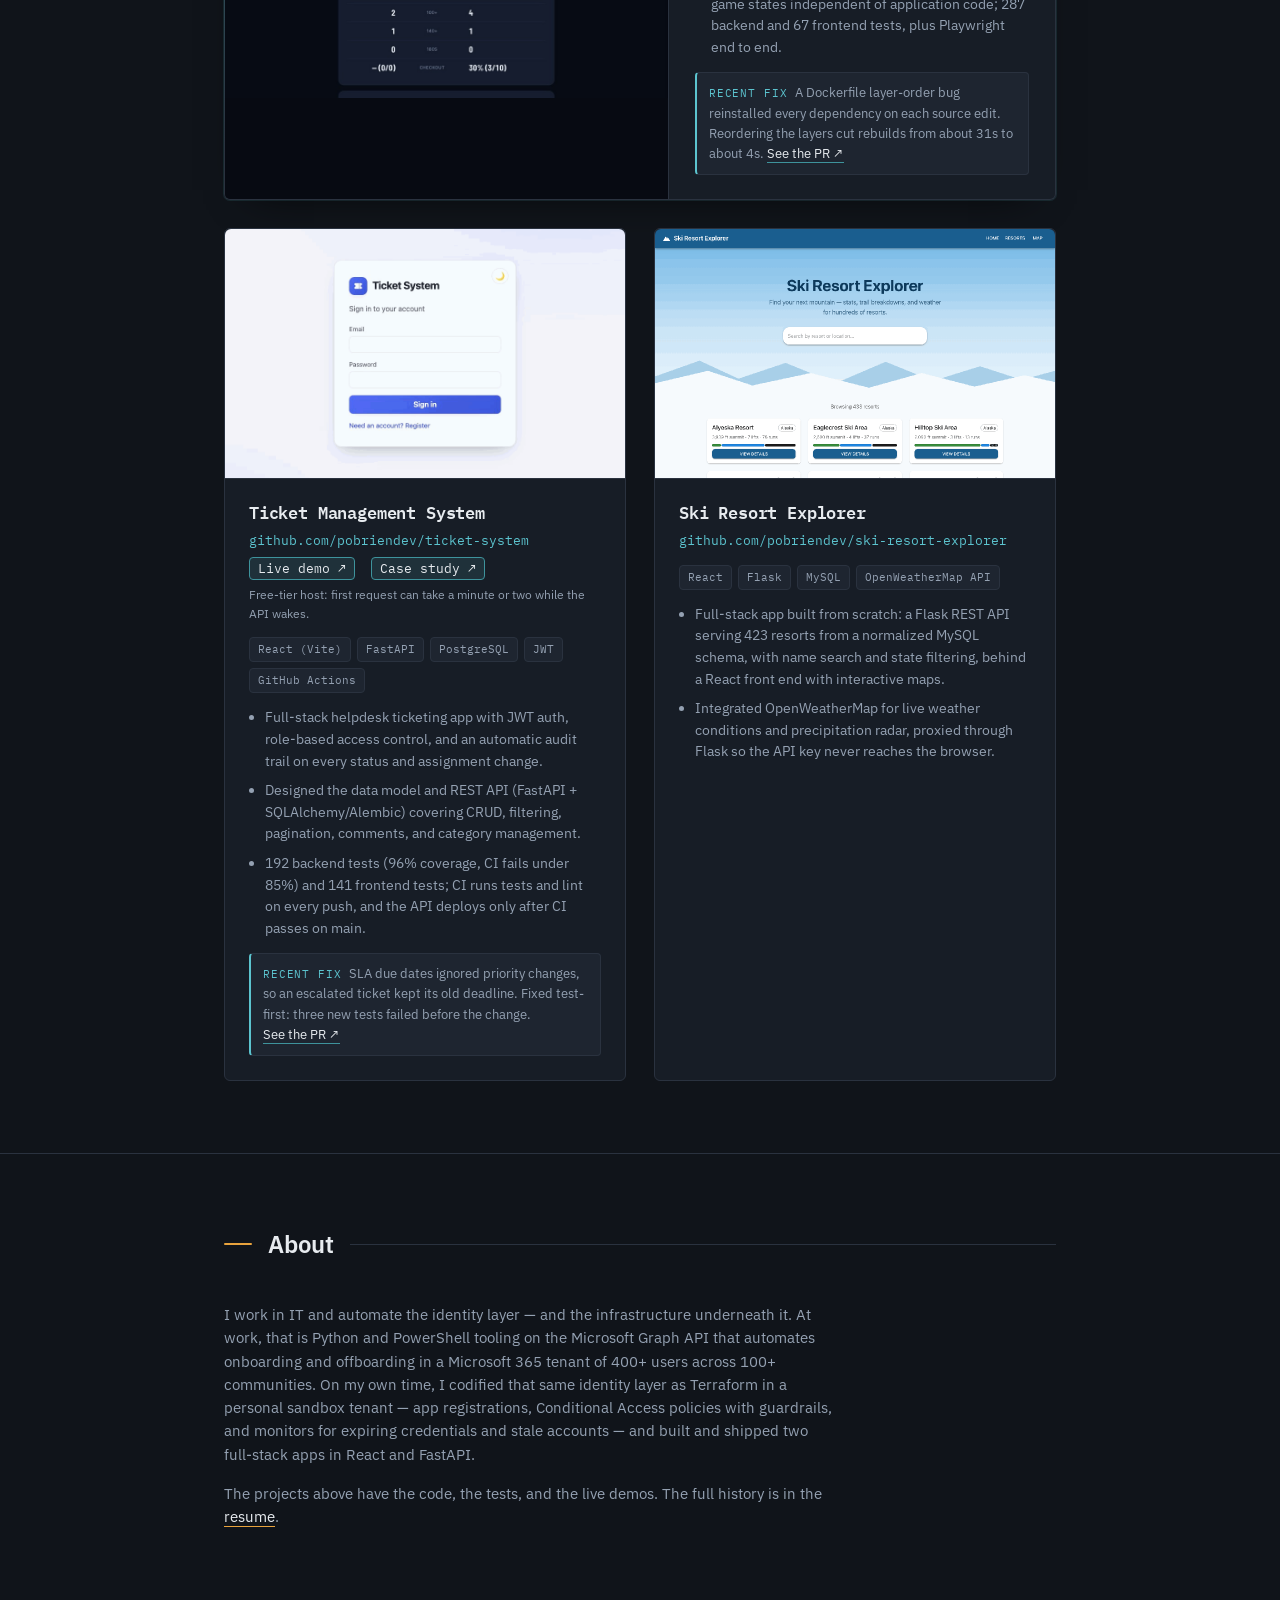
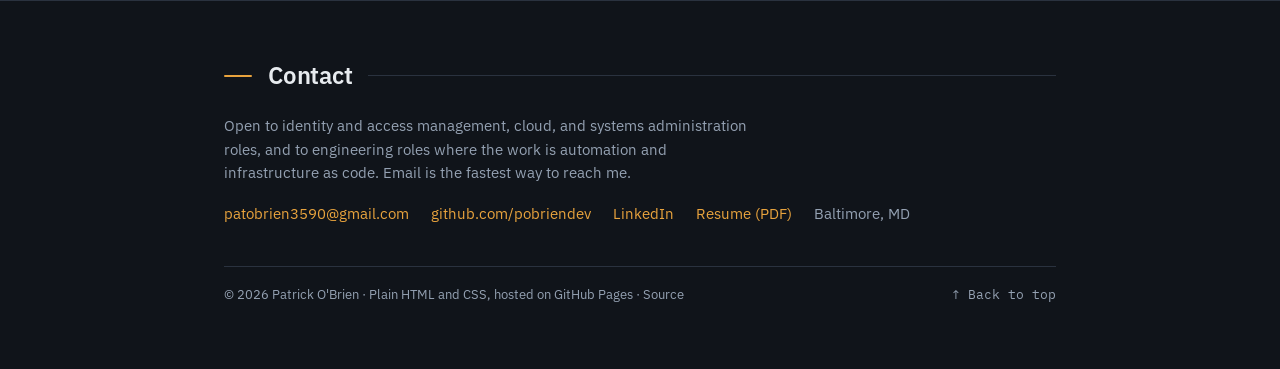
==== commit 0719a33a: "Headline: Automation becomes Systems Automation Updates the page title, link-preview titles and alt " ====
--- a/index.html
+++ b/index.html
@@ -3,7 +3,7 @@
 <head>
 <meta charset="UTF-8">
 <meta name="viewport" content="width=device-width, initial-scale=1.0">
-<title>Patrick O'Brien — Identity &amp; Access Management &middot; Automation &middot; Cloud &amp; Systems Administration</title>
+<title>Patrick O'Brien — Identity &amp; Access Management &middot; Systems Automation &middot; Cloud &amp; Systems Administration</title>
 <meta name="description" content="Patrick O'Brien — identity and access management, cloud, and systems administration in Baltimore, MD. Microsoft Entra ID and Microsoft 365 automation with the Graph API, Python, and PowerShell; Conditional Access and app registrations as Terraform on Azure; credential and stale-account monitoring.">
 <link rel="canonical" href="https://pobriendev.github.io/portfolio/">
 <link rel="icon" type="image/svg+xml" href="assets/favicon.svg">
@@ -12,16 +12,16 @@
 <meta name="theme-color" content="#10141A">
 <meta property="og:type" content="website">
 <meta property="og:url" content="https://pobriendev.github.io/portfolio/">
-<meta property="og:title" content="Patrick O'Brien — Identity &amp; Access Management &middot; Automation &middot; Cloud &amp; Systems Administration">
+<meta property="og:title" content="Patrick O'Brien — Identity &amp; Access Management &middot; Systems Automation &middot; Cloud &amp; Systems Administration">
 <meta property="og:description" content="Microsoft Entra ID and Microsoft 365 automation with the Graph API, Python, and PowerShell. Conditional Access and app registrations as Terraform on Azure, with CI over OIDC. Projects, live demos, and the bugs fixed along the way.">
-<meta property="og:image" content="https://pobriendev.github.io/portfolio/assets/og-card-2026-11.jpg">
+<meta property="og:image" content="https://pobriendev.github.io/portfolio/assets/og-card-2026-11-17.jpg">
 <meta property="og:image:width" content="1200">
 <meta property="og:image:height" content="630">
-<meta property="og:image:alt" content="Patrick O'Brien, Identity and Access Management, Automation, Cloud and Systems Administration: Entra ID and Graph API, Terraform on Azure, Conditional Access as code, Python and PowerShell">
+<meta property="og:image:alt" content="Patrick O'Brien, Identity and Access Management, Systems Automation, Cloud and Systems Administration: Entra ID and Graph API, Terraform on Azure, Conditional Access as code, Python and PowerShell">
 <meta name="twitter:card" content="summary_large_image">
-<meta name="twitter:title" content="Patrick O'Brien — Identity &amp; Access Management &middot; Automation &middot; Cloud &amp; Systems Administration">
+<meta name="twitter:title" content="Patrick O'Brien — Identity &amp; Access Management &middot; Systems Automation &middot; Cloud &amp; Systems Administration">
 <meta name="twitter:description" content="Microsoft Entra ID and Microsoft 365 automation with the Graph API, Python, and PowerShell. Conditional Access and app registrations as Terraform on Azure.">
-<meta name="twitter:image" content="https://pobriendev.github.io/portfolio/assets/og-card-2026-11.jpg">
+<meta name="twitter:image" content="https://pobriendev.github.io/portfolio/assets/og-card-2026-11-17.jpg">
 <link rel="preconnect" href="https://fonts.googleapis.com">
 <link rel="preconnect" href="https://fonts.gstatic.com" crossorigin>
 <link rel="preload" as="style" href="https://fonts.googleapis.com/css2?family=IBM+Plex+Sans:wght@400;500;600;700&family=IBM+Plex+Mono:wght@400;500&display=swap">
@@ -647,7 +647,7 @@
   <div class="wrap">
     <div class="terminal-line mono" id="terminalLine"></div>
     <h1>Patrick O'Brien</h1>
-    <p class="role">Identity &amp; Access Management &middot; Automation &middot; Cloud &amp; Systems Administration</p>
+    <p class="role">Identity &amp; Access Management &middot; Systems Automation &middot; Cloud &amp; Systems Administration</p>
     <p class="summary">
       I automate identity and access in Microsoft Entra ID. At work, that&rsquo;s onboarding and offboarding
       across a Microsoft 365 tenant; in my own sandbox, it&rsquo;s Conditional Access and app registrations as
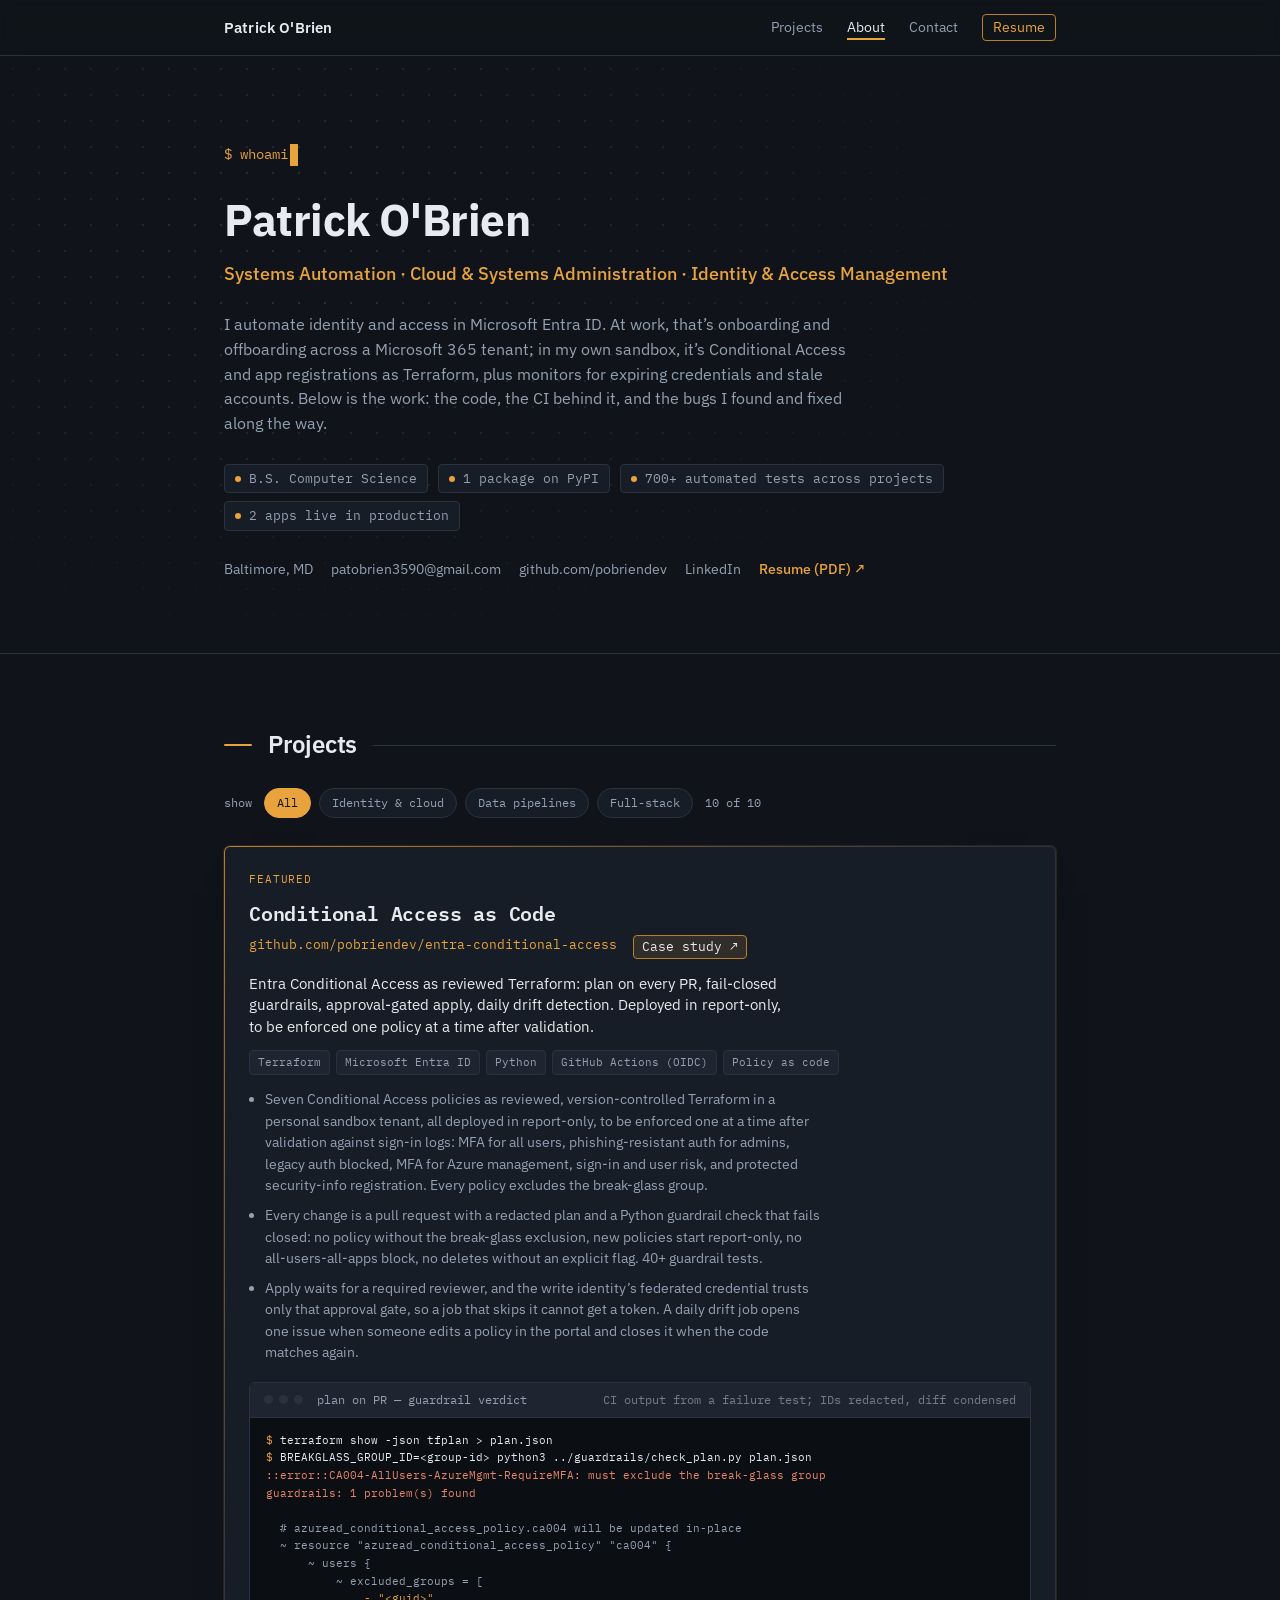
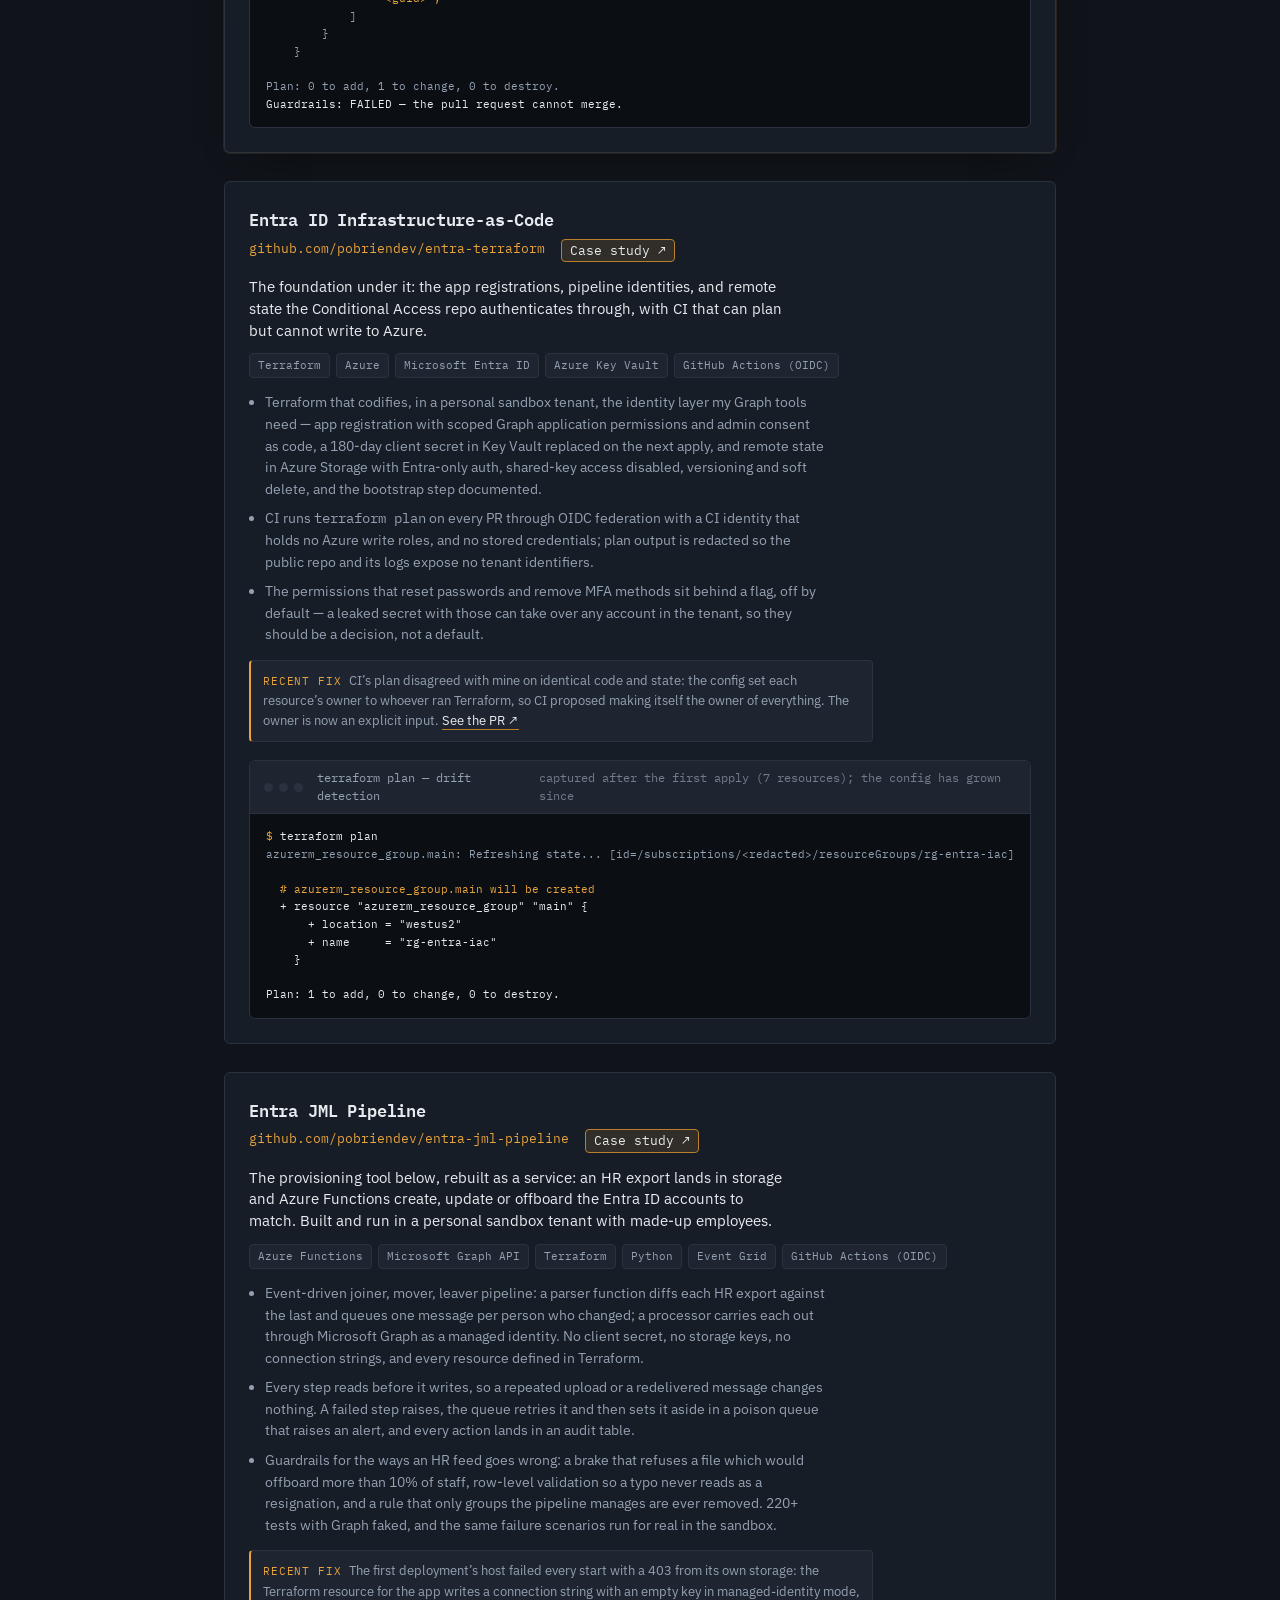
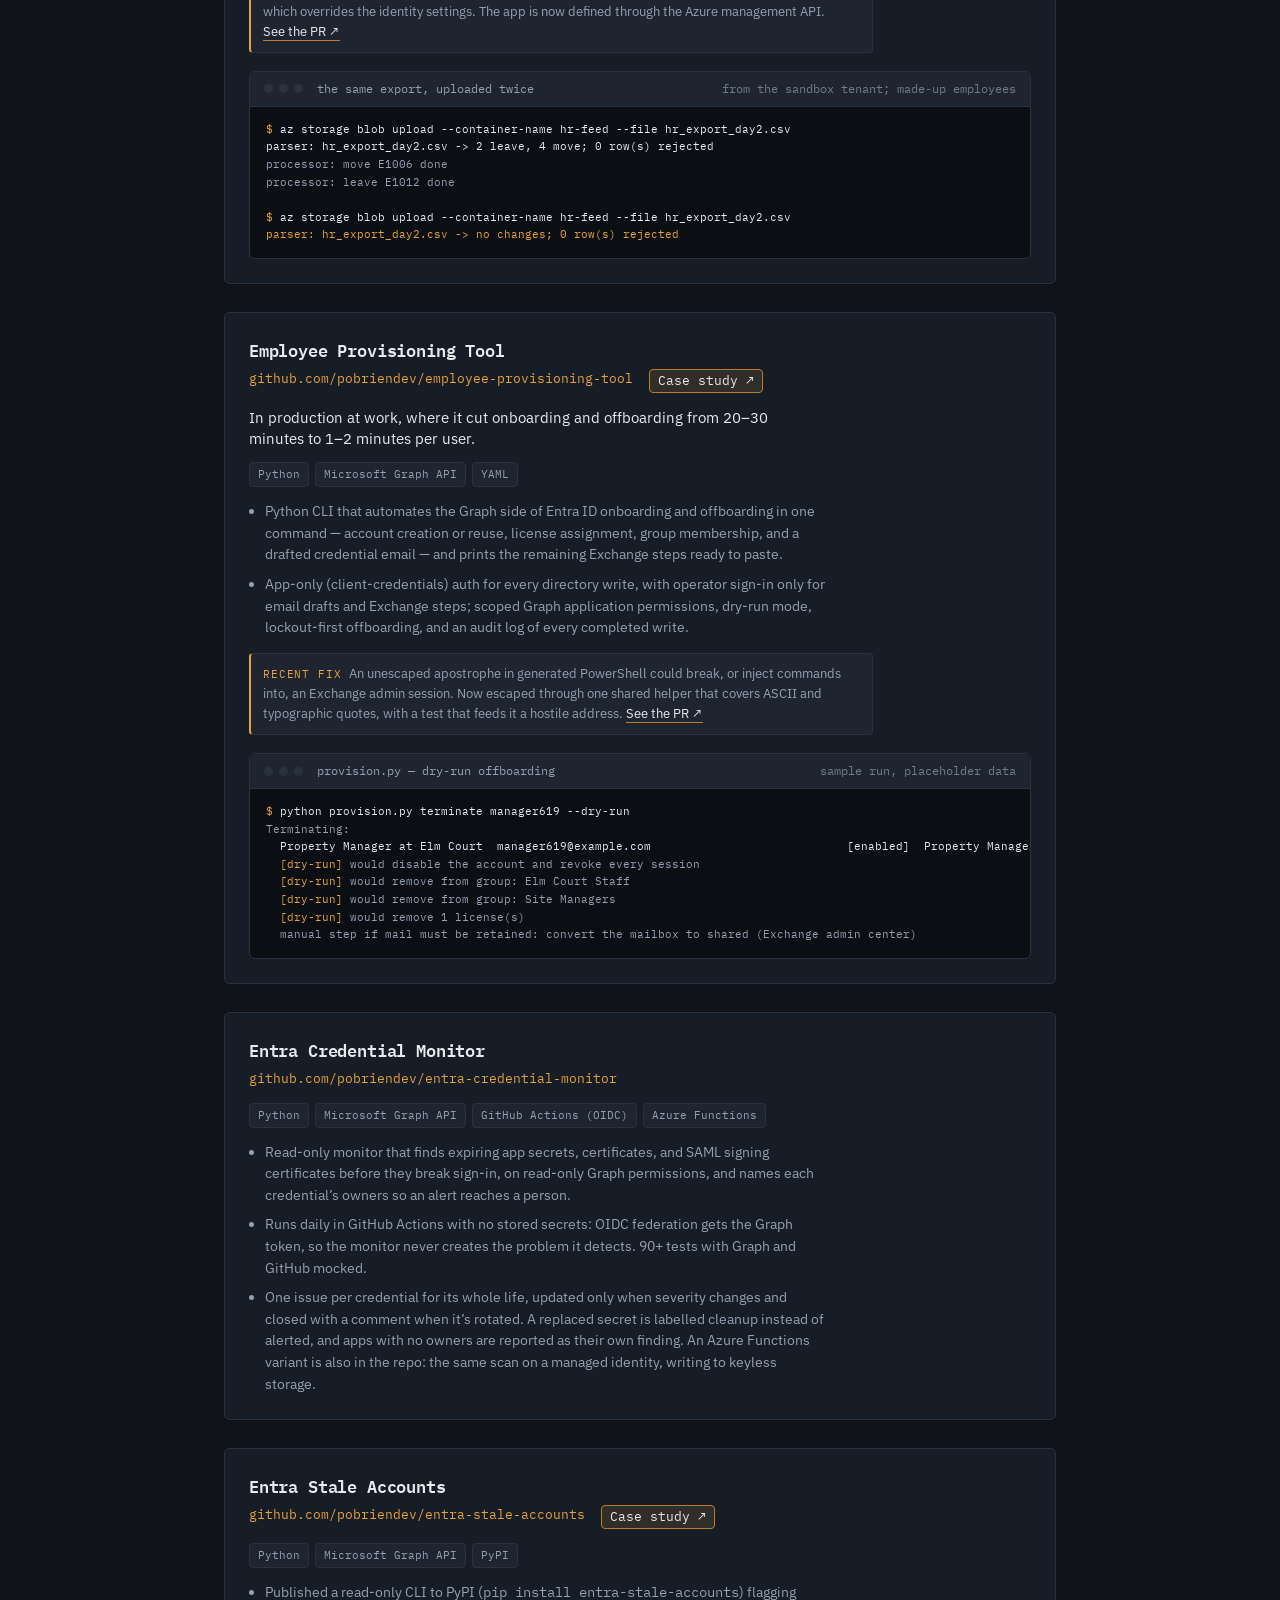
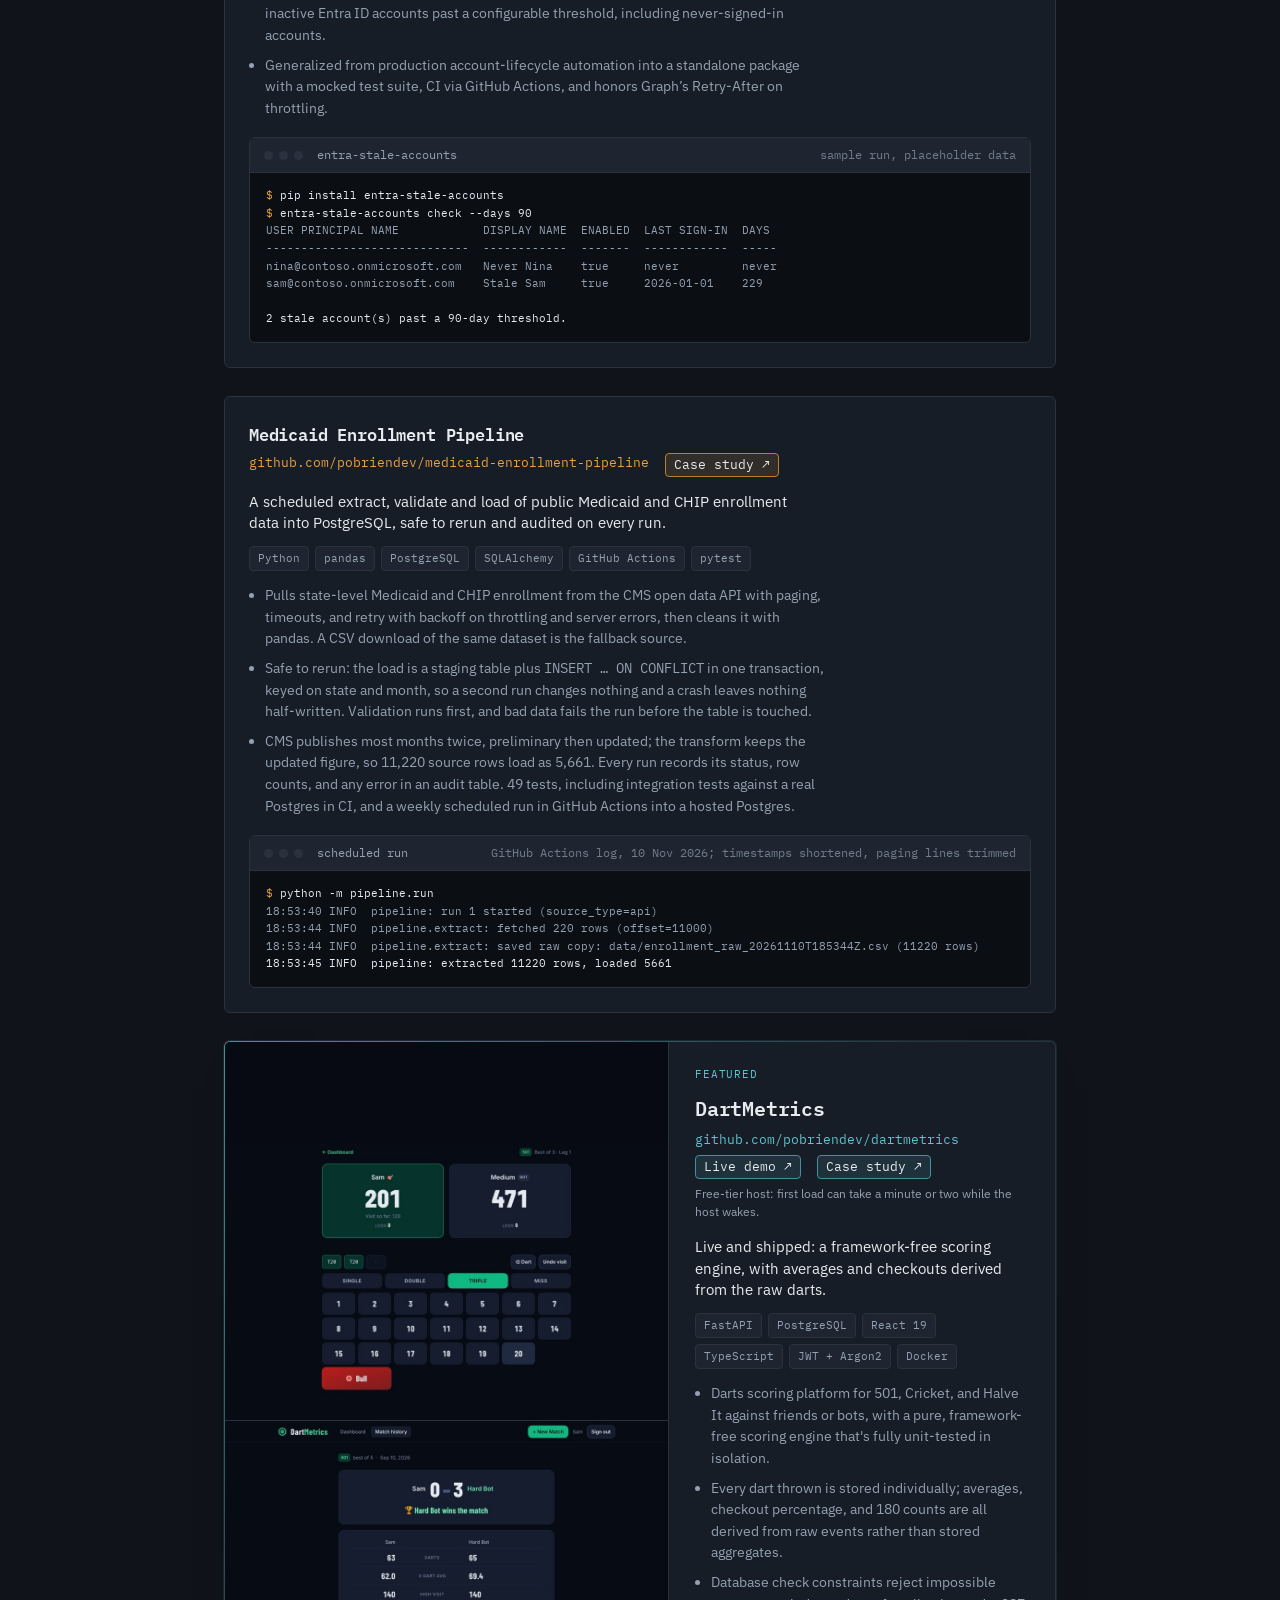
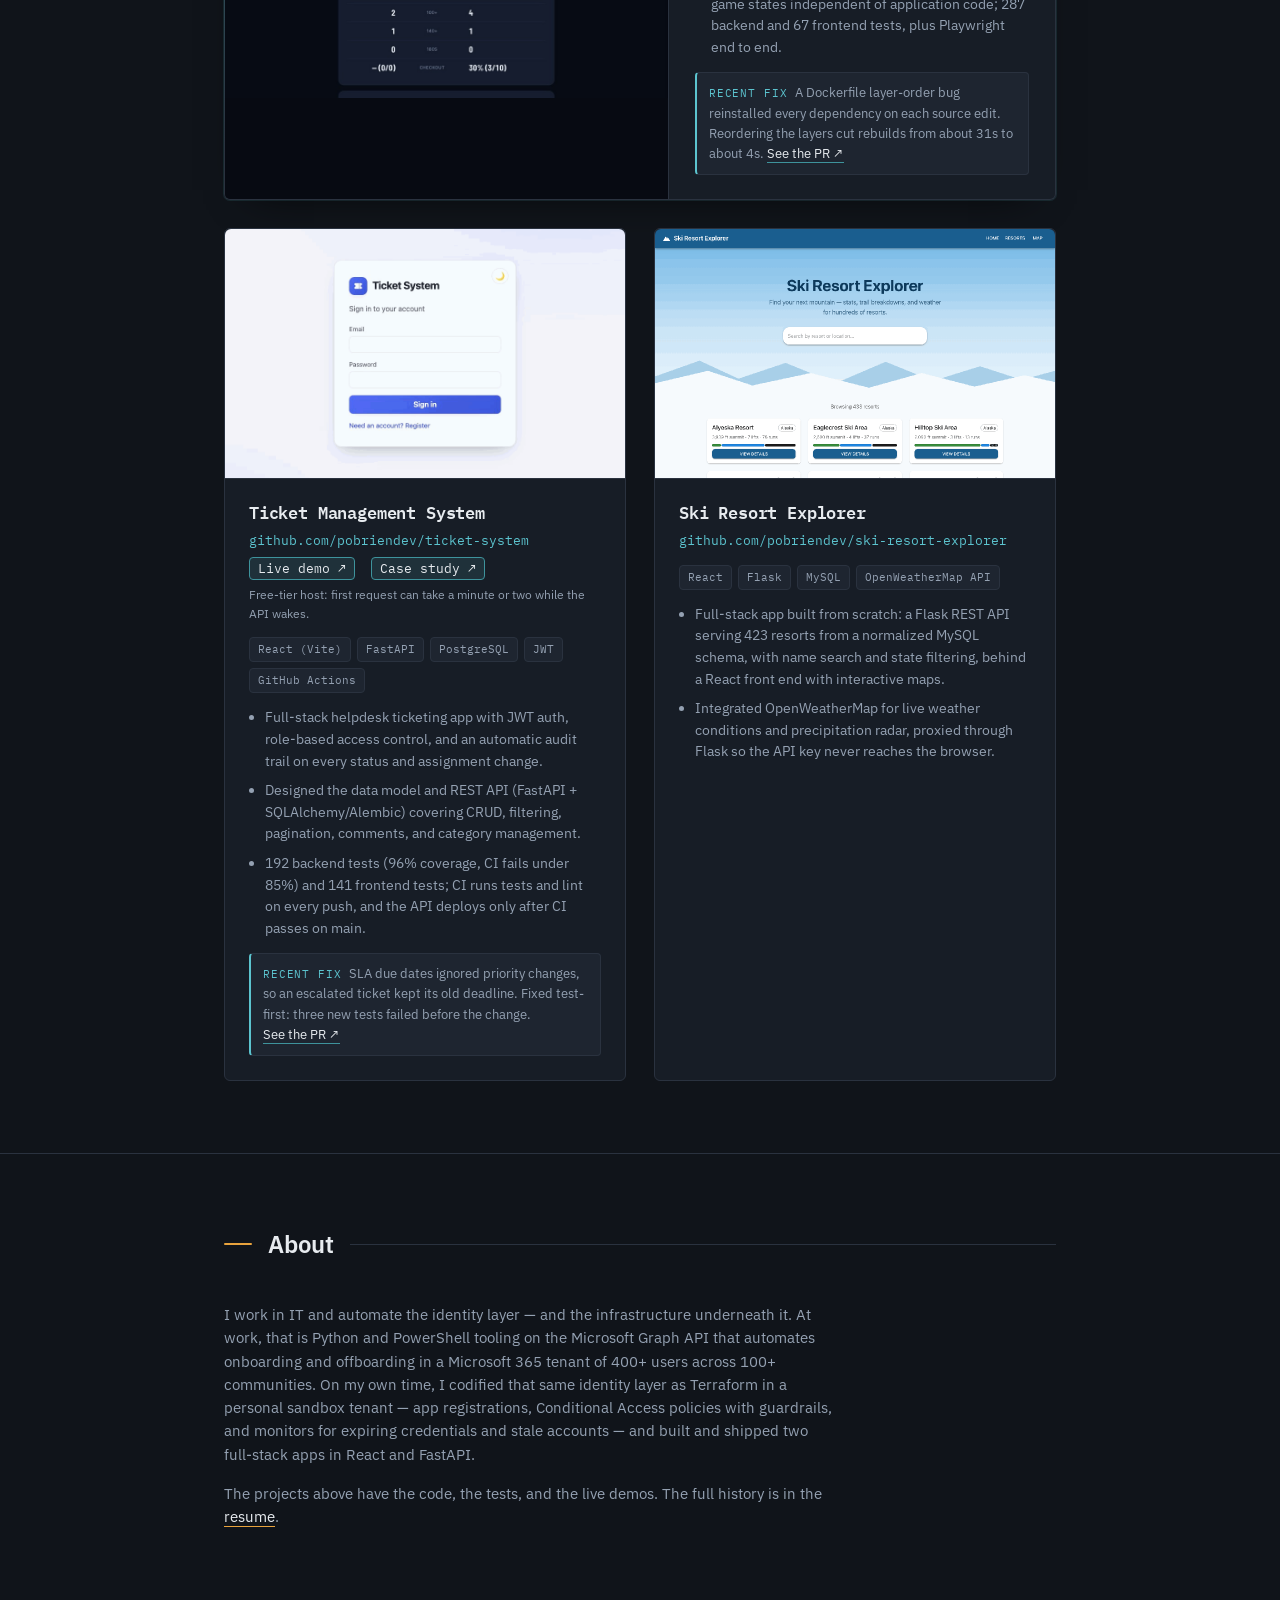
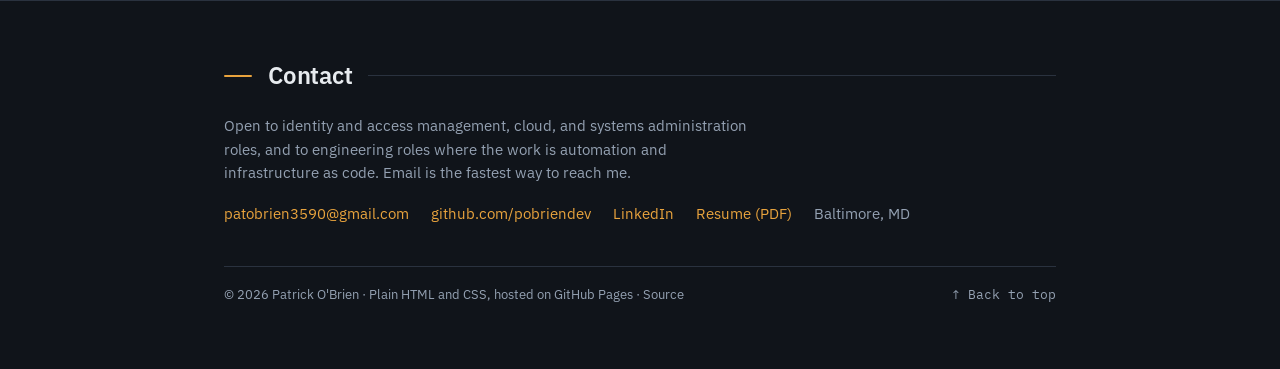
==== commit a905f4d2: "Headline: lead with Systems Automation, end with Identity & Access Management Reorders the page titl" ====
--- a/index.html
+++ b/index.html
@@ -3,7 +3,7 @@
 <head>
 <meta charset="UTF-8">
 <meta name="viewport" content="width=device-width, initial-scale=1.0">
-<title>Patrick O'Brien — Identity &amp; Access Management &middot; Systems Automation &middot; Cloud &amp; Systems Administration</title>
+<title>Patrick O'Brien — Systems Automation &middot; Cloud &amp; Systems Administration &middot; Identity &amp; Access Management</title>
 <meta name="description" content="Patrick O'Brien — identity and access management, cloud, and systems administration in Baltimore, MD. Microsoft Entra ID and Microsoft 365 automation with the Graph API, Python, and PowerShell; Conditional Access and app registrations as Terraform on Azure; credential and stale-account monitoring.">
 <link rel="canonical" href="https://pobriendev.github.io/portfolio/">
 <link rel="icon" type="image/svg+xml" href="assets/favicon.svg">
@@ -12,16 +12,16 @@
 <meta name="theme-color" content="#10141A">
 <meta property="og:type" content="website">
 <meta property="og:url" content="https://pobriendev.github.io/portfolio/">
-<meta property="og:title" content="Patrick O'Brien — Identity &amp; Access Management &middot; Systems Automation &middot; Cloud &amp; Systems Administration">
+<meta property="og:title" content="Patrick O'Brien — Systems Automation &middot; Cloud &amp; Systems Administration &middot; Identity &amp; Access Management">
 <meta property="og:description" content="Microsoft Entra ID and Microsoft 365 automation with the Graph API, Python, and PowerShell. Conditional Access and app registrations as Terraform on Azure, with CI over OIDC. Projects, live demos, and the bugs fixed along the way.">
-<meta property="og:image" content="https://pobriendev.github.io/portfolio/assets/og-card-2026-11-17.jpg">
+<meta property="og:image" content="https://pobriendev.github.io/portfolio/assets/og-card-2026-11-17b.jpg">
 <meta property="og:image:width" content="1200">
 <meta property="og:image:height" content="630">
-<meta property="og:image:alt" content="Patrick O'Brien, Identity and Access Management, Systems Automation, Cloud and Systems Administration: Entra ID and Graph API, Terraform on Azure, Conditional Access as code, Python and PowerShell">
+<meta property="og:image:alt" content="Patrick O'Brien, Systems Automation, Cloud and Systems Administration, Identity and Access Management: Entra ID and Graph API, Terraform on Azure, Conditional Access as code, Python and PowerShell">
 <meta name="twitter:card" content="summary_large_image">
-<meta name="twitter:title" content="Patrick O'Brien — Identity &amp; Access Management &middot; Systems Automation &middot; Cloud &amp; Systems Administration">
+<meta name="twitter:title" content="Patrick O'Brien — Systems Automation &middot; Cloud &amp; Systems Administration &middot; Identity &amp; Access Management">
 <meta name="twitter:description" content="Microsoft Entra ID and Microsoft 365 automation with the Graph API, Python, and PowerShell. Conditional Access and app registrations as Terraform on Azure.">
-<meta name="twitter:image" content="https://pobriendev.github.io/portfolio/assets/og-card-2026-11-17.jpg">
+<meta name="twitter:image" content="https://pobriendev.github.io/portfolio/assets/og-card-2026-11-17b.jpg">
 <link rel="preconnect" href="https://fonts.googleapis.com">
 <link rel="preconnect" href="https://fonts.gstatic.com" crossorigin>
 <link rel="preload" as="style" href="https://fonts.googleapis.com/css2?family=IBM+Plex+Sans:wght@400;500;600;700&family=IBM+Plex+Mono:wght@400;500&display=swap">
@@ -647,7 +647,7 @@
   <div class="wrap">
     <div class="terminal-line mono" id="terminalLine"></div>
     <h1>Patrick O'Brien</h1>
-    <p class="role">Identity &amp; Access Management &middot; Systems Automation &middot; Cloud &amp; Systems Administration</p>
+    <p class="role">Systems Automation &middot; Cloud &amp; Systems Administration &middot; Identity &amp; Access Management</p>
     <p class="summary">
       I automate identity and access in Microsoft Entra ID. At work, that&rsquo;s onboarding and offboarding
       across a Microsoft 365 tenant; in my own sandbox, it&rsquo;s Conditional Access and app registrations as
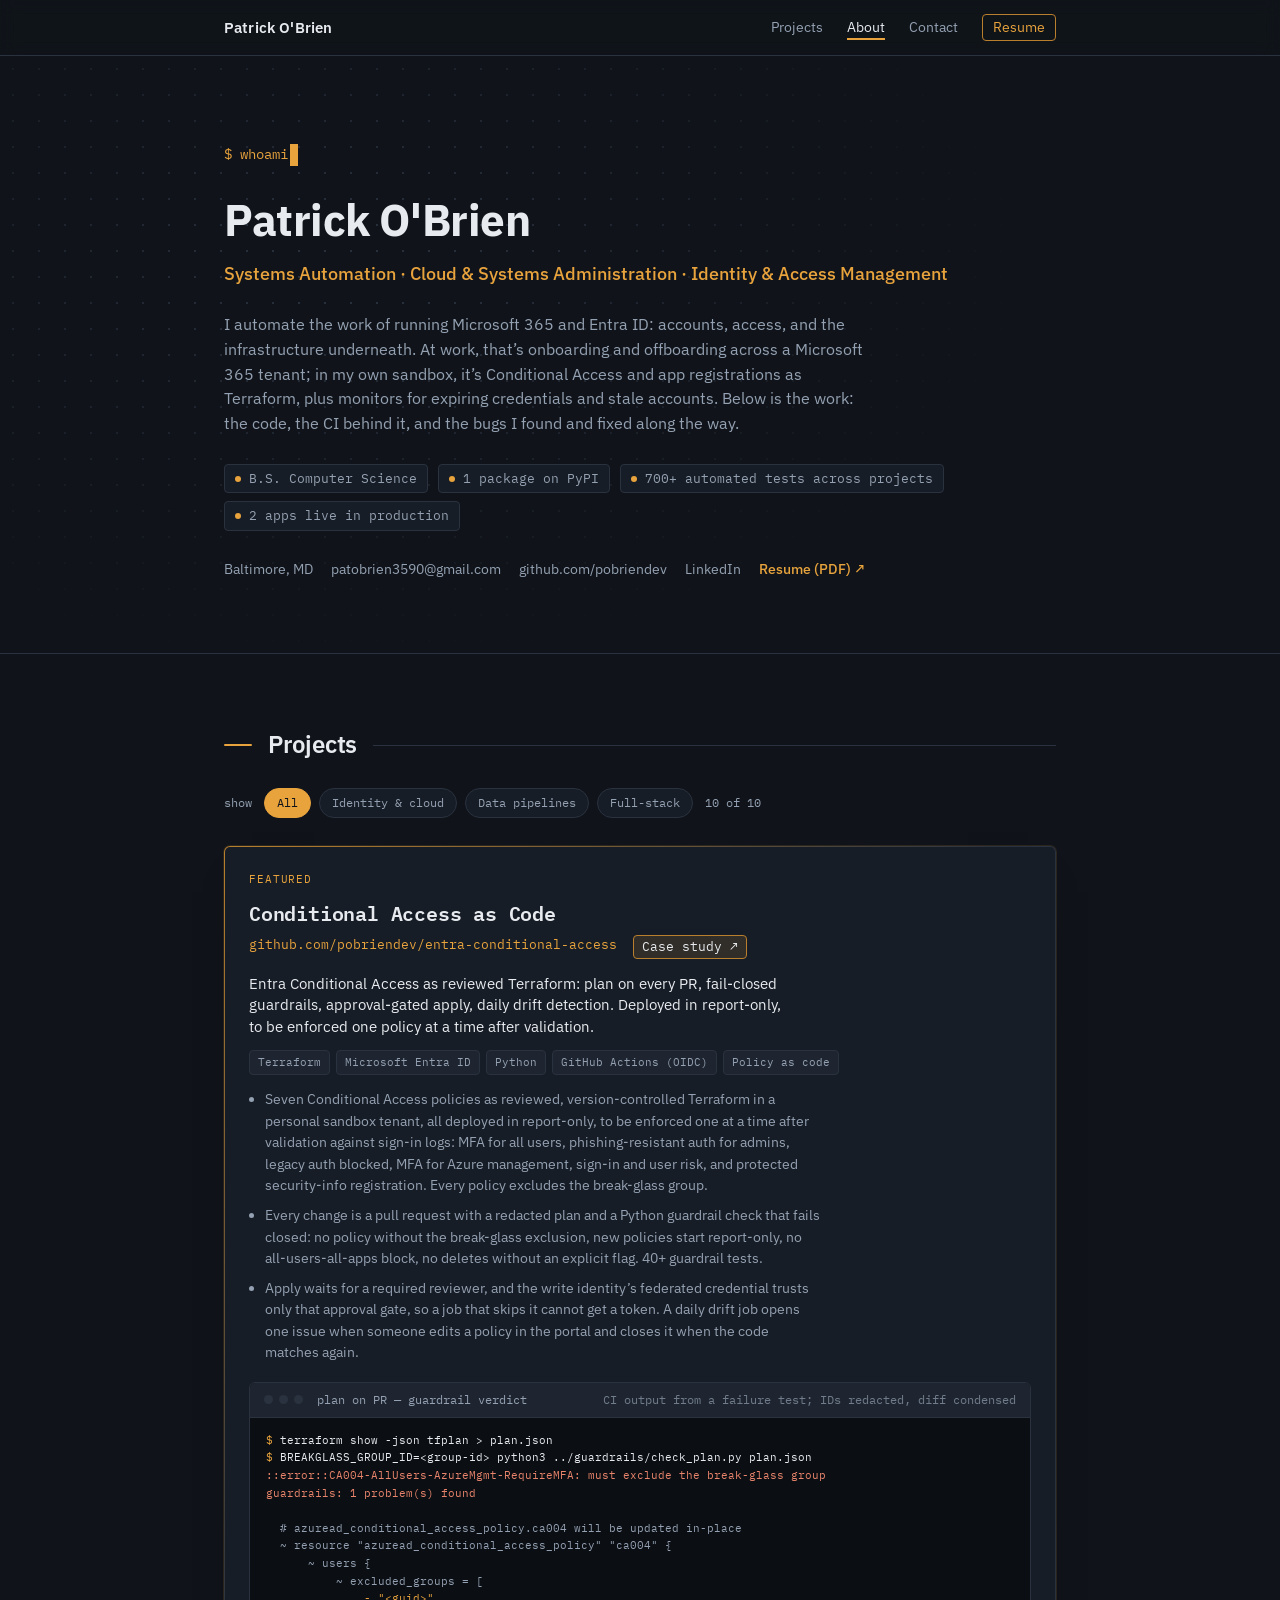
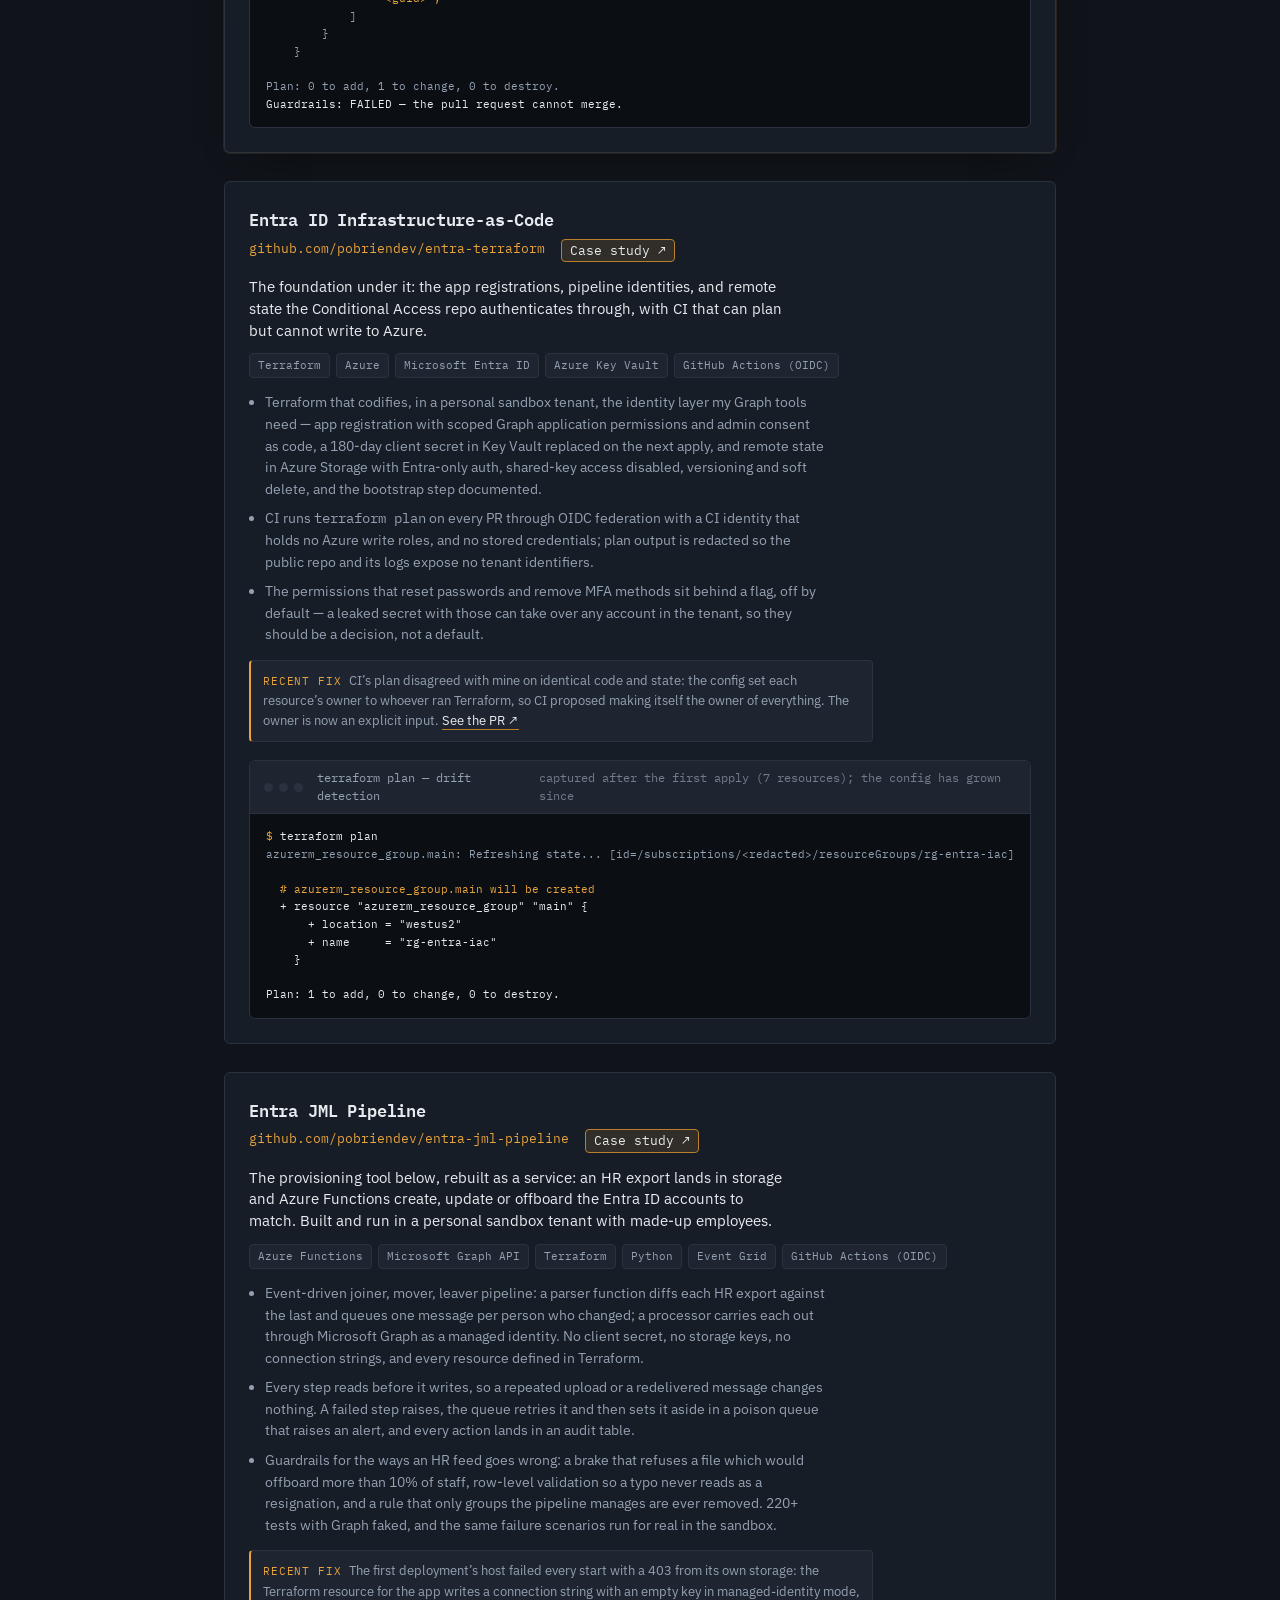
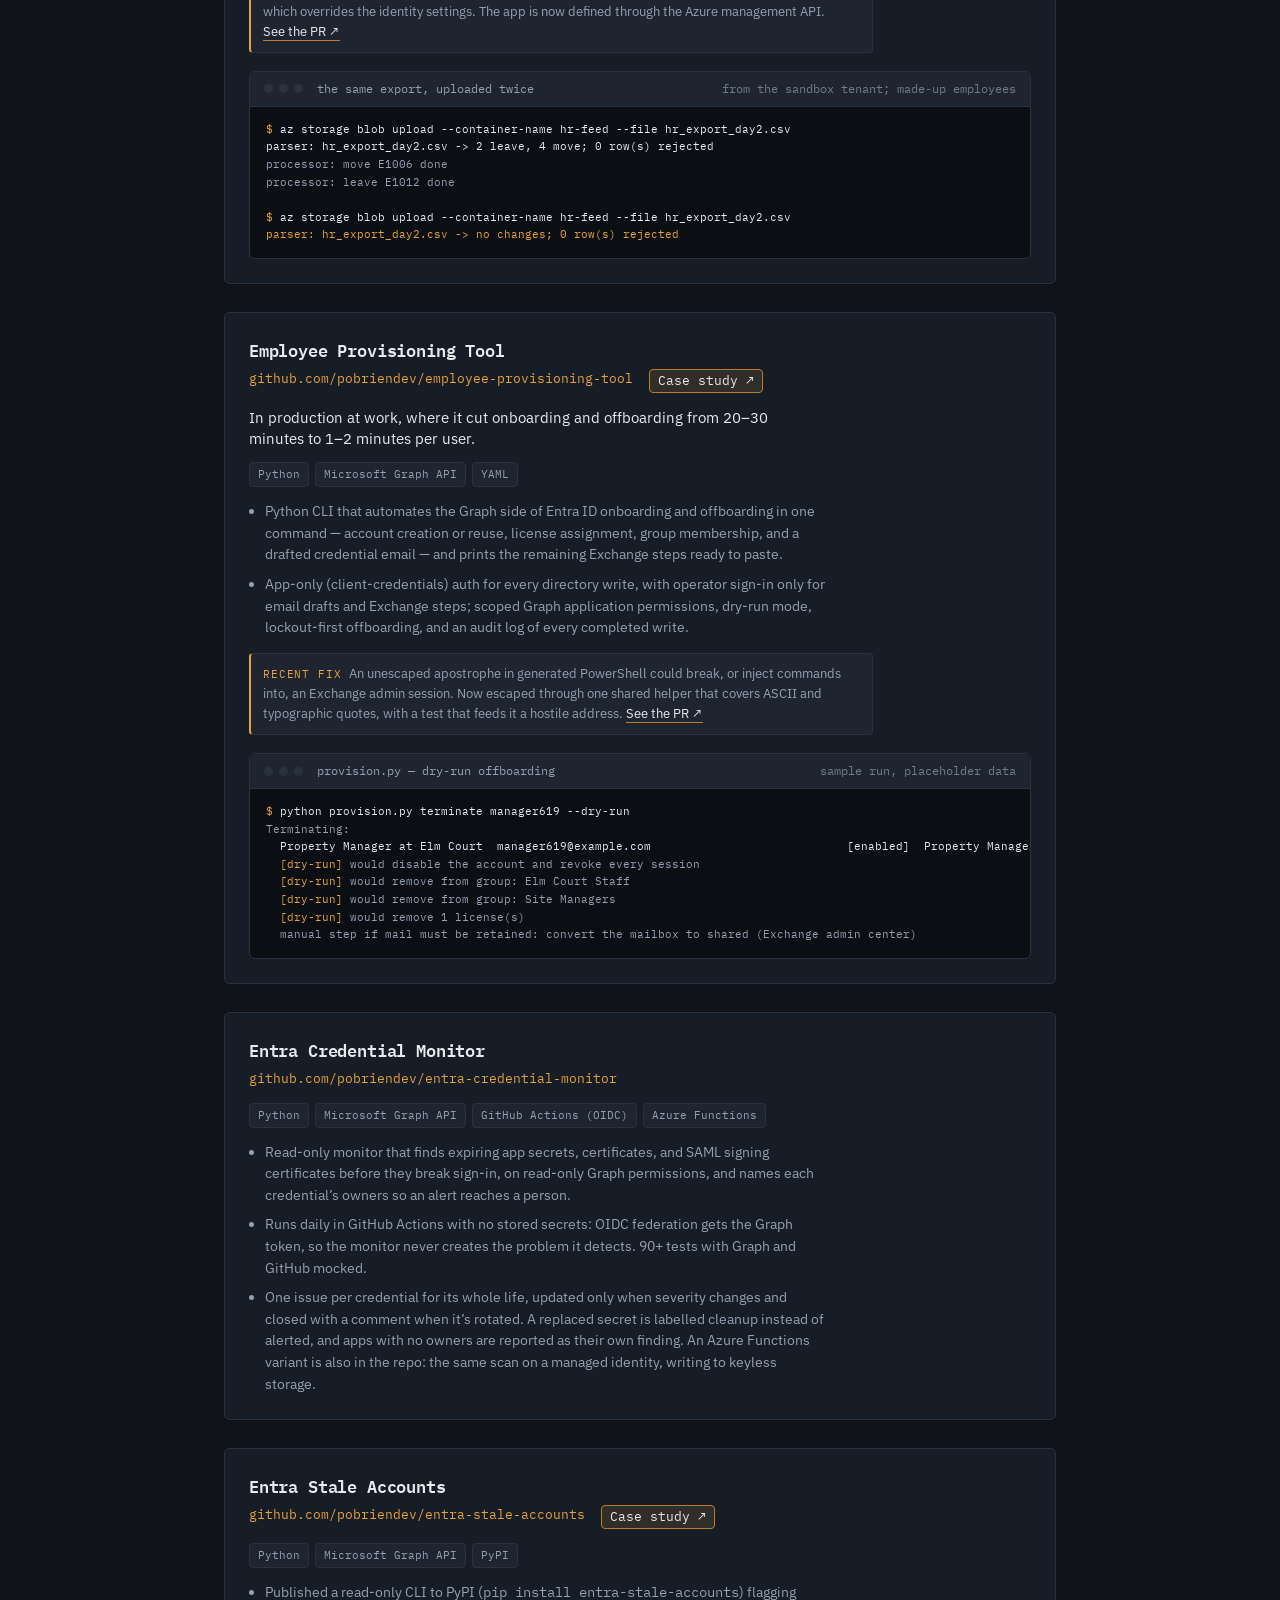
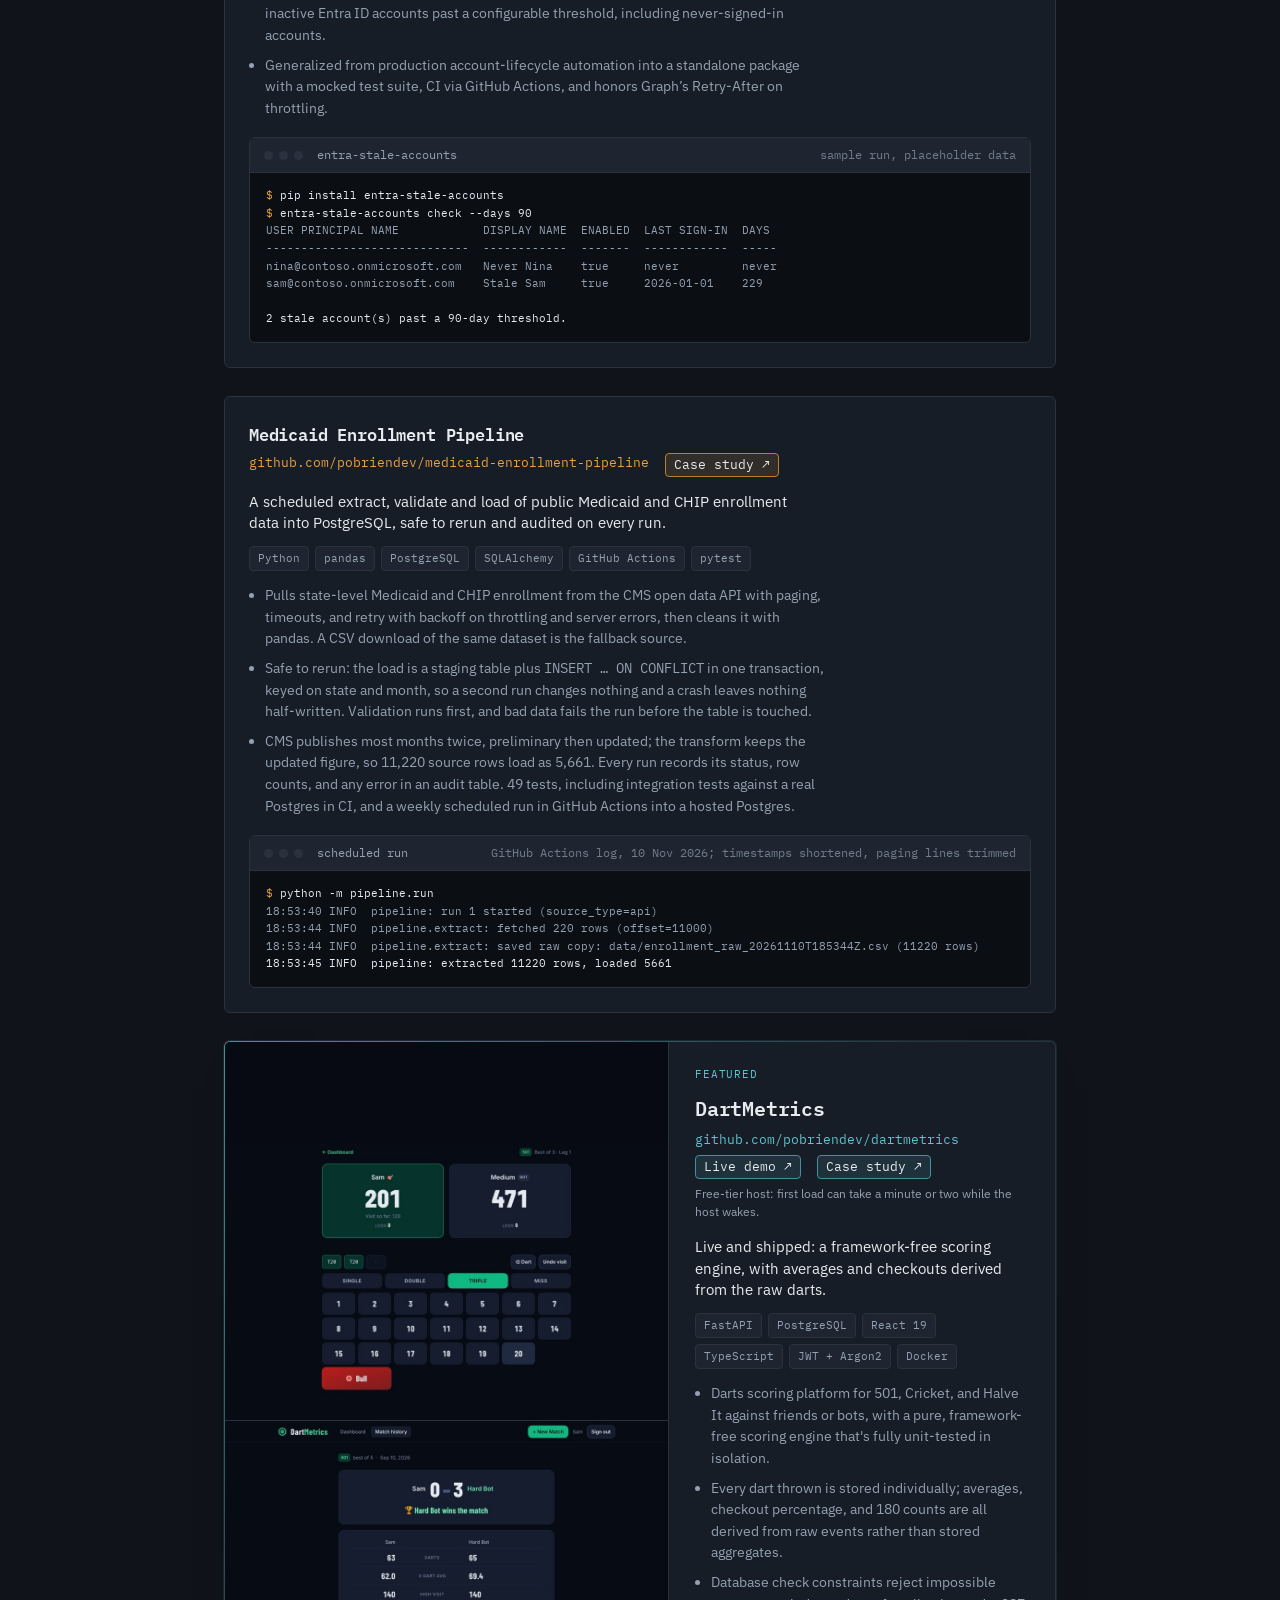
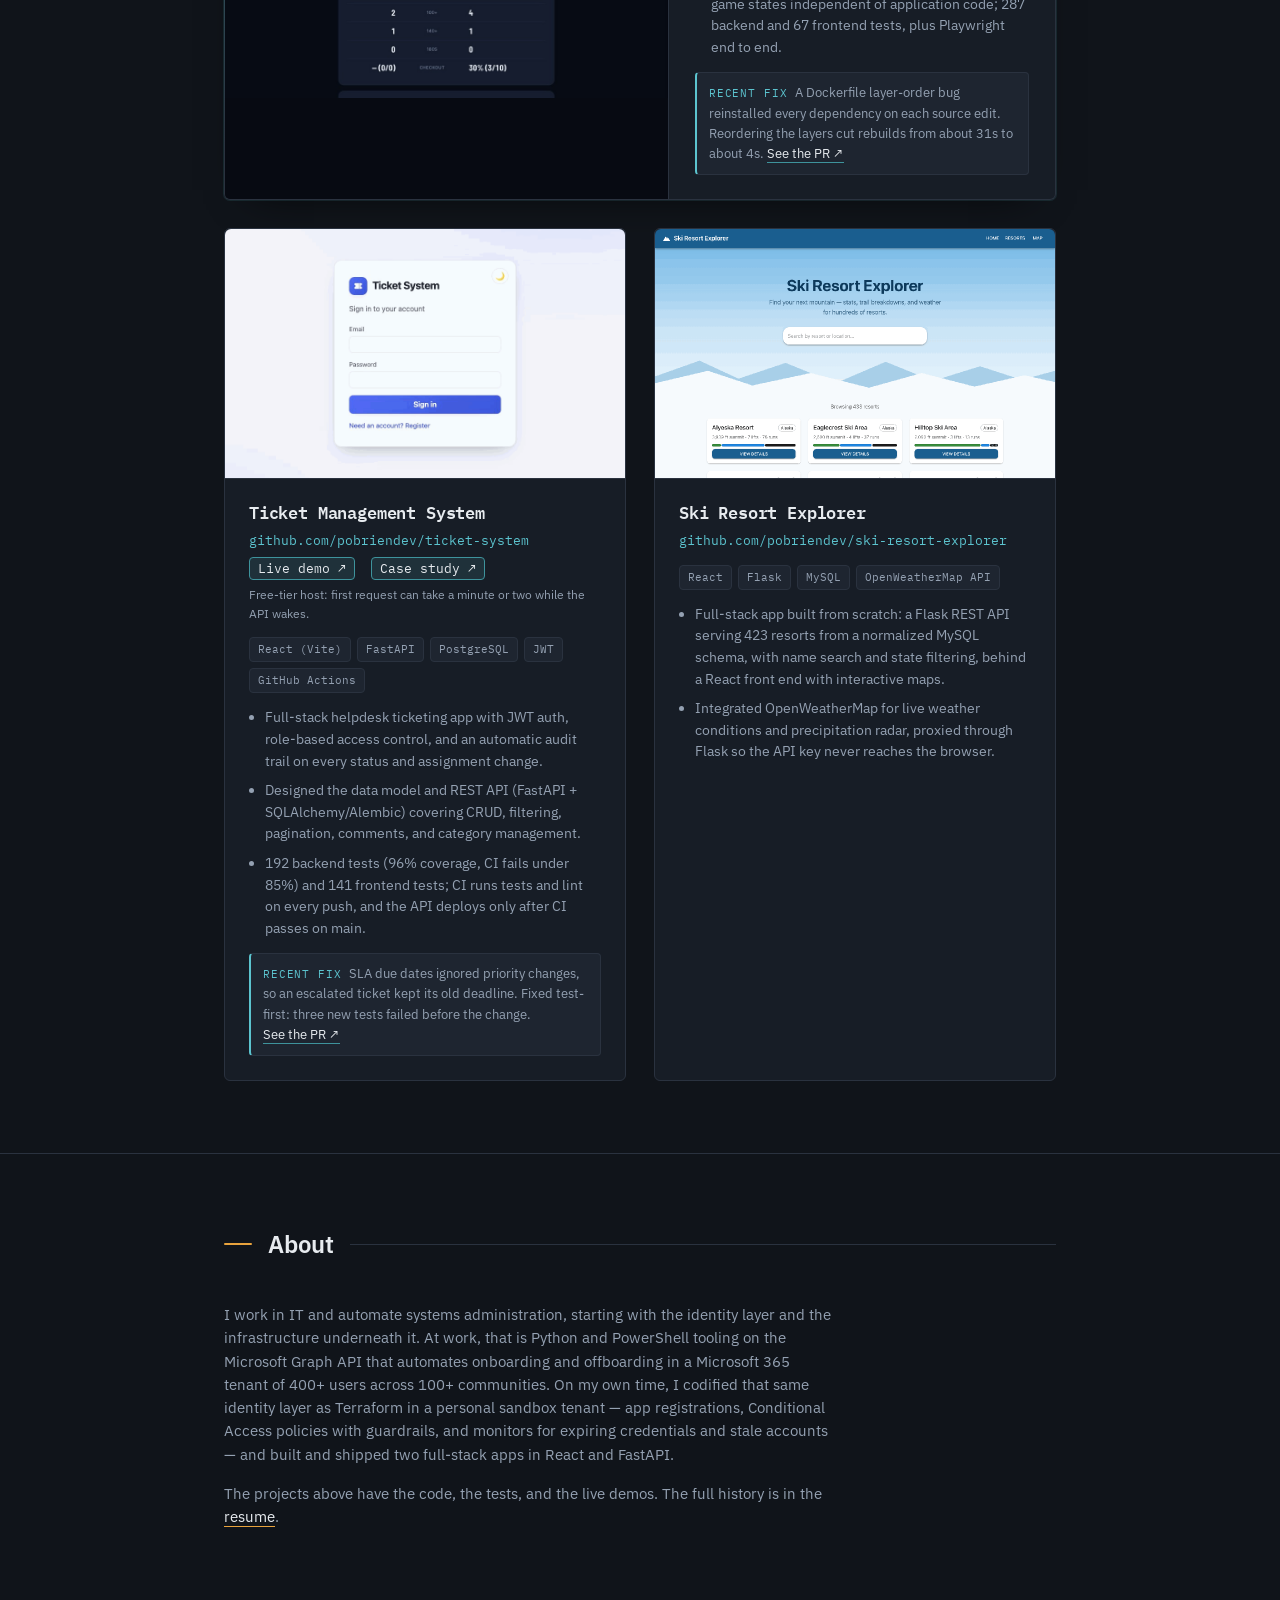
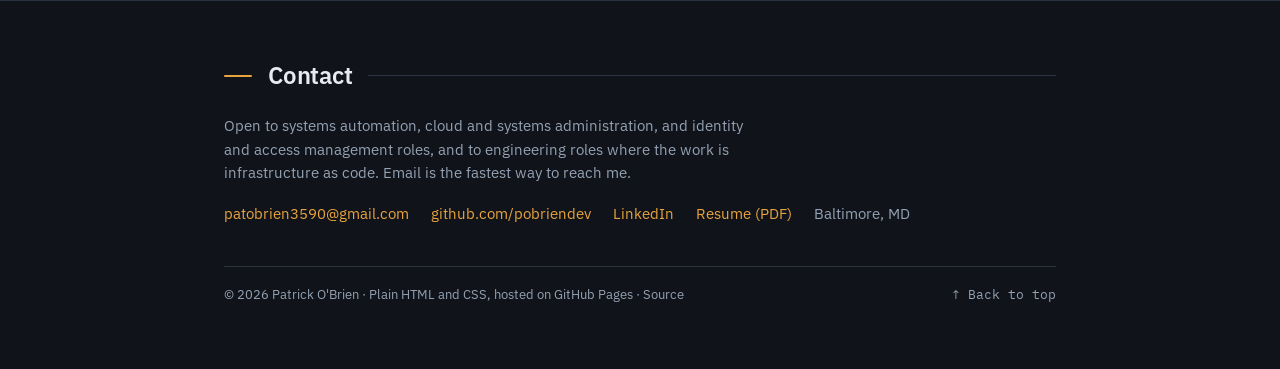
==== commit 1de64f62: "Intro, About, Contact: lead with systems automation" ====
--- a/index.html
+++ b/index.html
@@ -4,7 +4,7 @@
 <meta charset="UTF-8">
 <meta name="viewport" content="width=device-width, initial-scale=1.0">
 <title>Patrick O'Brien — Systems Automation &middot; Cloud &amp; Systems Administration &middot; Identity &amp; Access Management</title>
-<meta name="description" content="Patrick O'Brien — identity and access management, cloud, and systems administration in Baltimore, MD. Microsoft Entra ID and Microsoft 365 automation with the Graph API, Python, and PowerShell; Conditional Access and app registrations as Terraform on Azure; credential and stale-account monitoring.">
+<meta name="description" content="Patrick O'Brien — systems automation, cloud and systems administration, and identity and access management in Baltimore, MD. Microsoft Entra ID and Microsoft 365 automation with the Graph API, Python, and PowerShell; Conditional Access and app registrations as Terraform on Azure; credential and stale-account monitoring.">
 <link rel="canonical" href="https://pobriendev.github.io/portfolio/">
 <link rel="icon" type="image/svg+xml" href="assets/favicon.svg">
 <link rel="icon" type="image/png" sizes="32x32" href="assets/favicon-32.png">
@@ -649,8 +649,8 @@
     <h1>Patrick O'Brien</h1>
     <p class="role">Systems Automation &middot; Cloud &amp; Systems Administration &middot; Identity &amp; Access Management</p>
     <p class="summary">
-      I automate identity and access in Microsoft Entra ID. At work, that&rsquo;s onboarding and offboarding
-      across a Microsoft 365 tenant; in my own sandbox, it&rsquo;s Conditional Access and app registrations as
+      I automate the work of running Microsoft 365 and Entra ID: accounts, access, and the infrastructure
+      underneath. At work, that&rsquo;s onboarding and offboarding across a Microsoft 365 tenant; in my own sandbox, it&rsquo;s Conditional Access and app registrations as
       Terraform, plus monitors for expiring credentials and stale accounts. Below is the work: the code,
       the CI behind it, and the bugs I found and fixed along the way.
     </p>
@@ -944,7 +944,7 @@
     <div class="about-grid">
       <div class="about-text">
         <p>
-          I work in IT and automate the identity layer &mdash; and the infrastructure underneath it.
+          I work in IT and automate systems administration, starting with the identity layer and the infrastructure underneath it.
           At work, that is Python and PowerShell tooling on the Microsoft Graph API that automates onboarding and
           offboarding in a Microsoft 365 tenant of 400+ users across 100+ communities. On my own time, I codified that
           same identity layer as Terraform in a personal sandbox tenant &mdash; app registrations, Conditional Access
@@ -963,7 +963,7 @@
 <footer id="contact">
   <div class="wrap">
     <h2>Contact</h2>
-    <p class="contact-lead">Open to identity and access management, cloud, and systems administration roles, and to engineering roles where the work is automation and infrastructure as code. Email is the fastest way to reach me.</p>
+    <p class="contact-lead">Open to systems automation, cloud and systems administration, and identity and access management roles, and to engineering roles where the work is infrastructure as code. Email is the fastest way to reach me.</p>
     <div class="contact-row">
       <a href="mailto:patobrien3590@gmail.com">patobrien3590@gmail.com</a>
       <a href="https://github.com/pobriendev" target="_blank" rel="noopener">github.com/pobriendev</a>
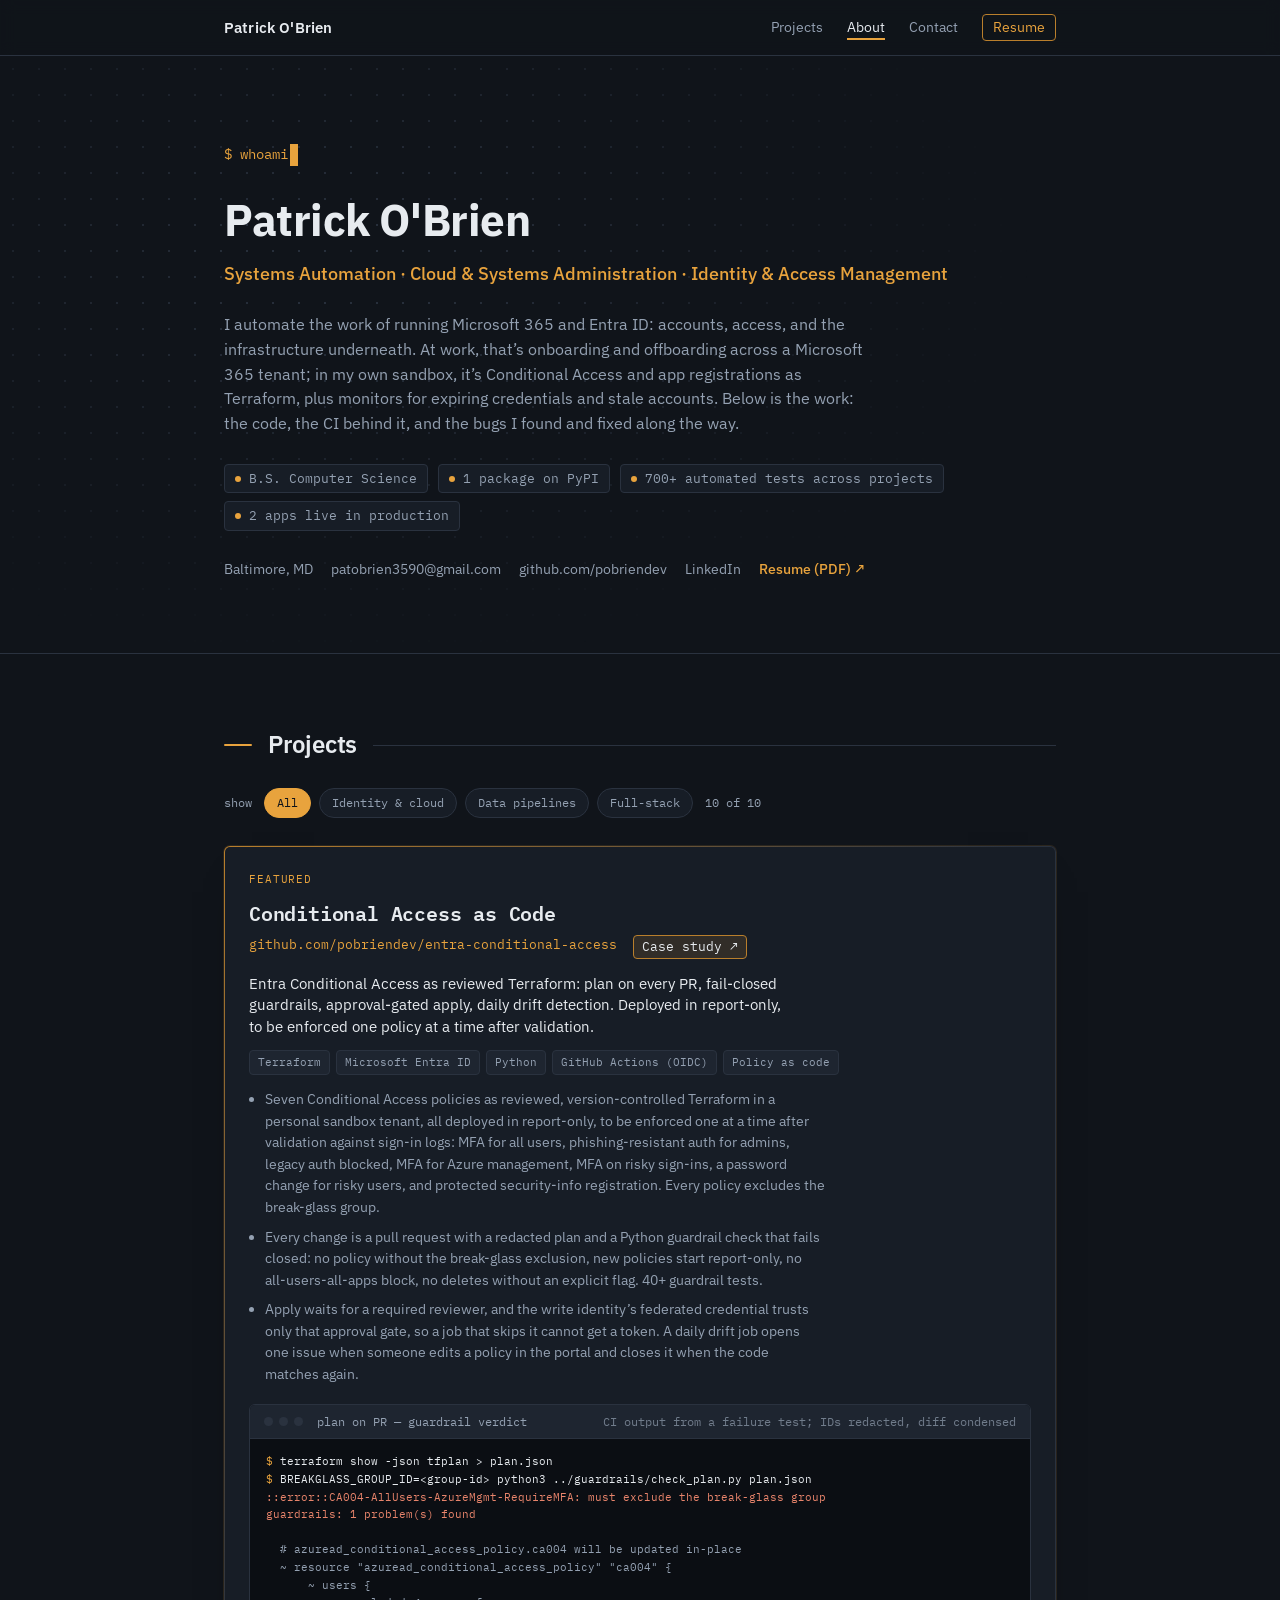
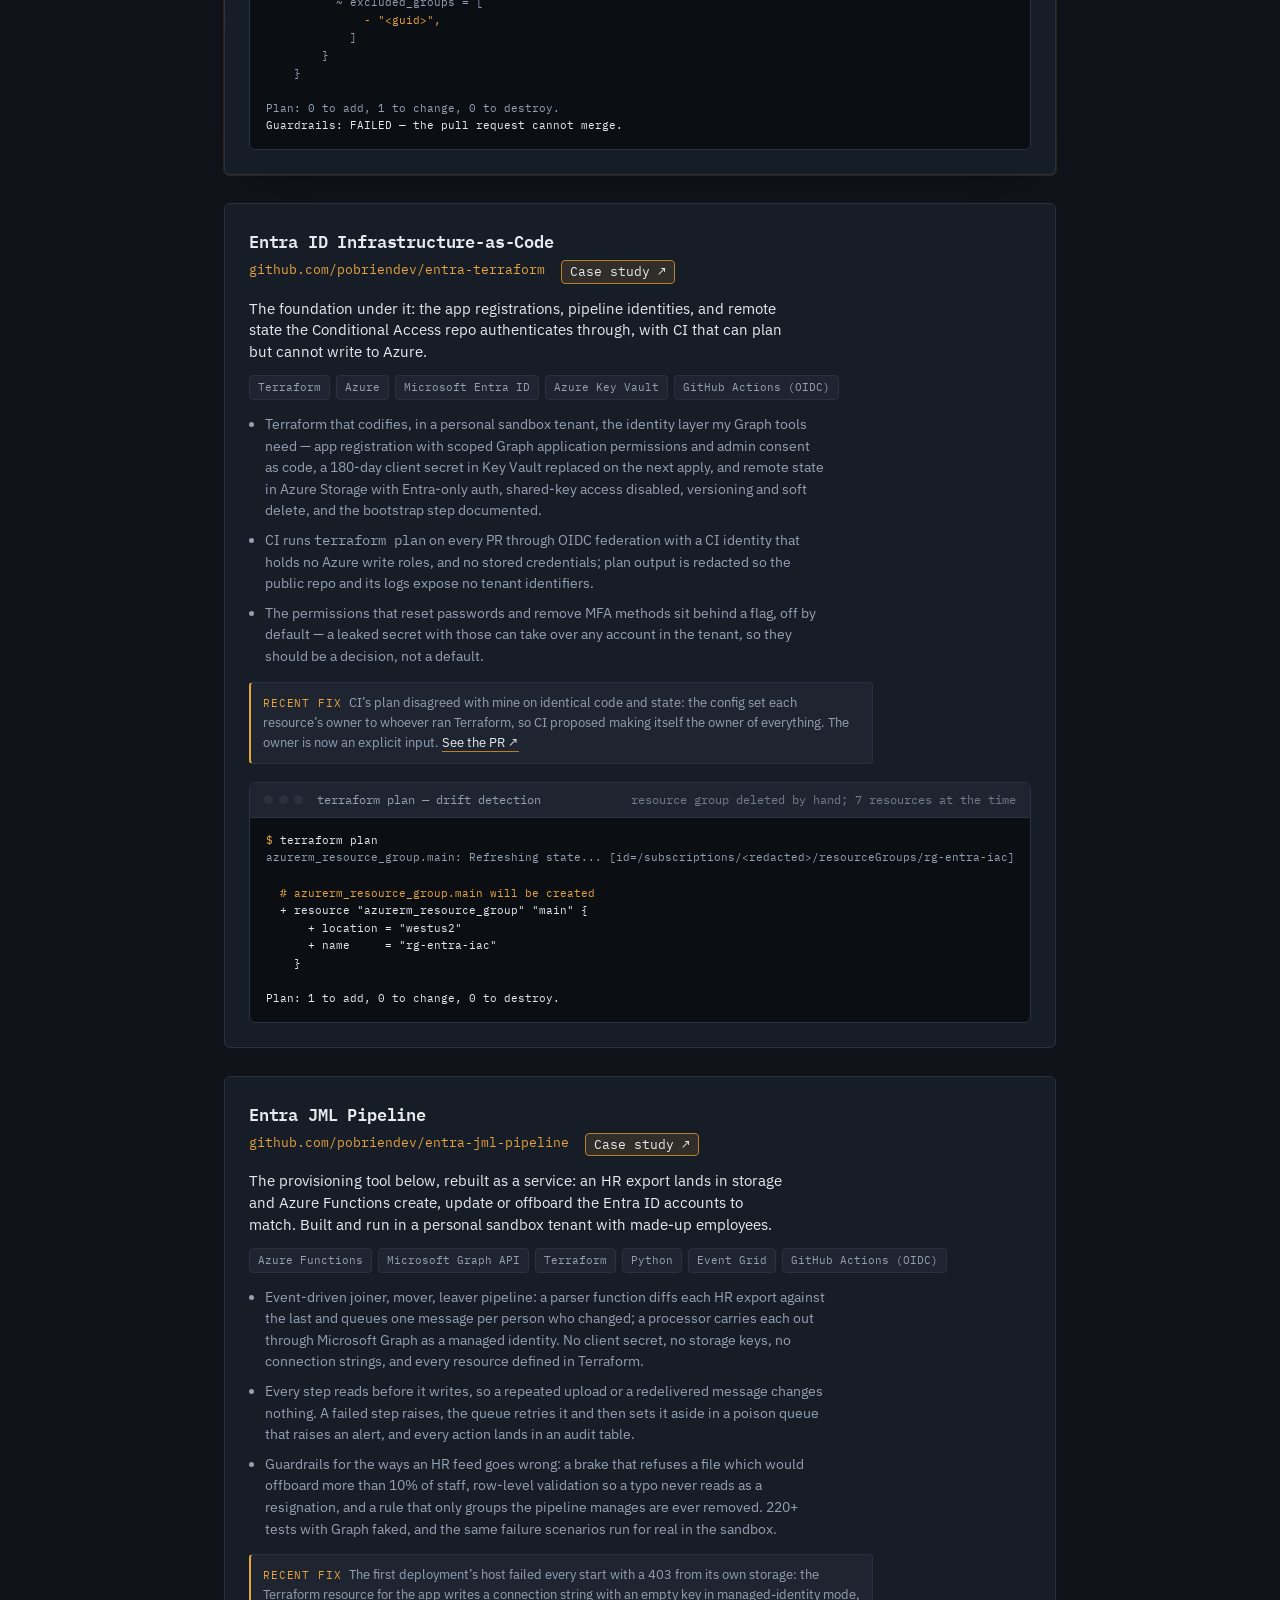
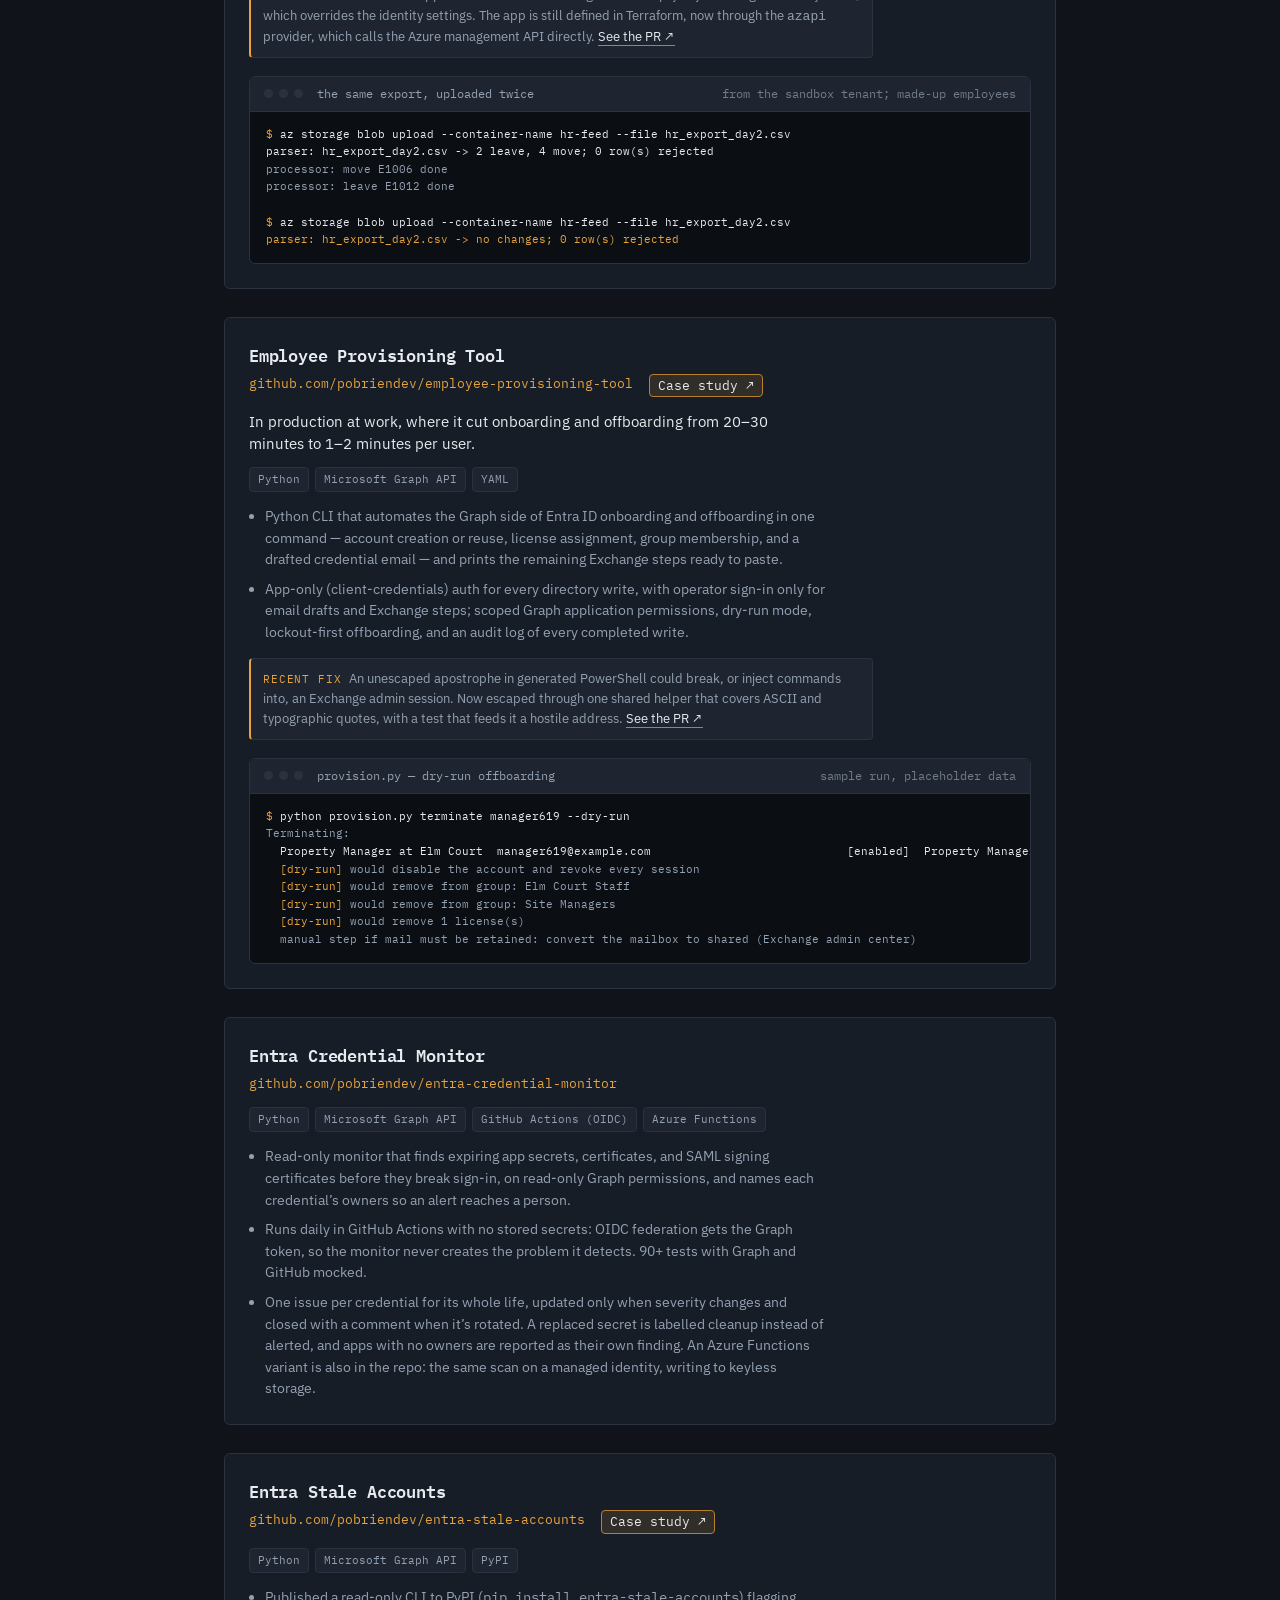
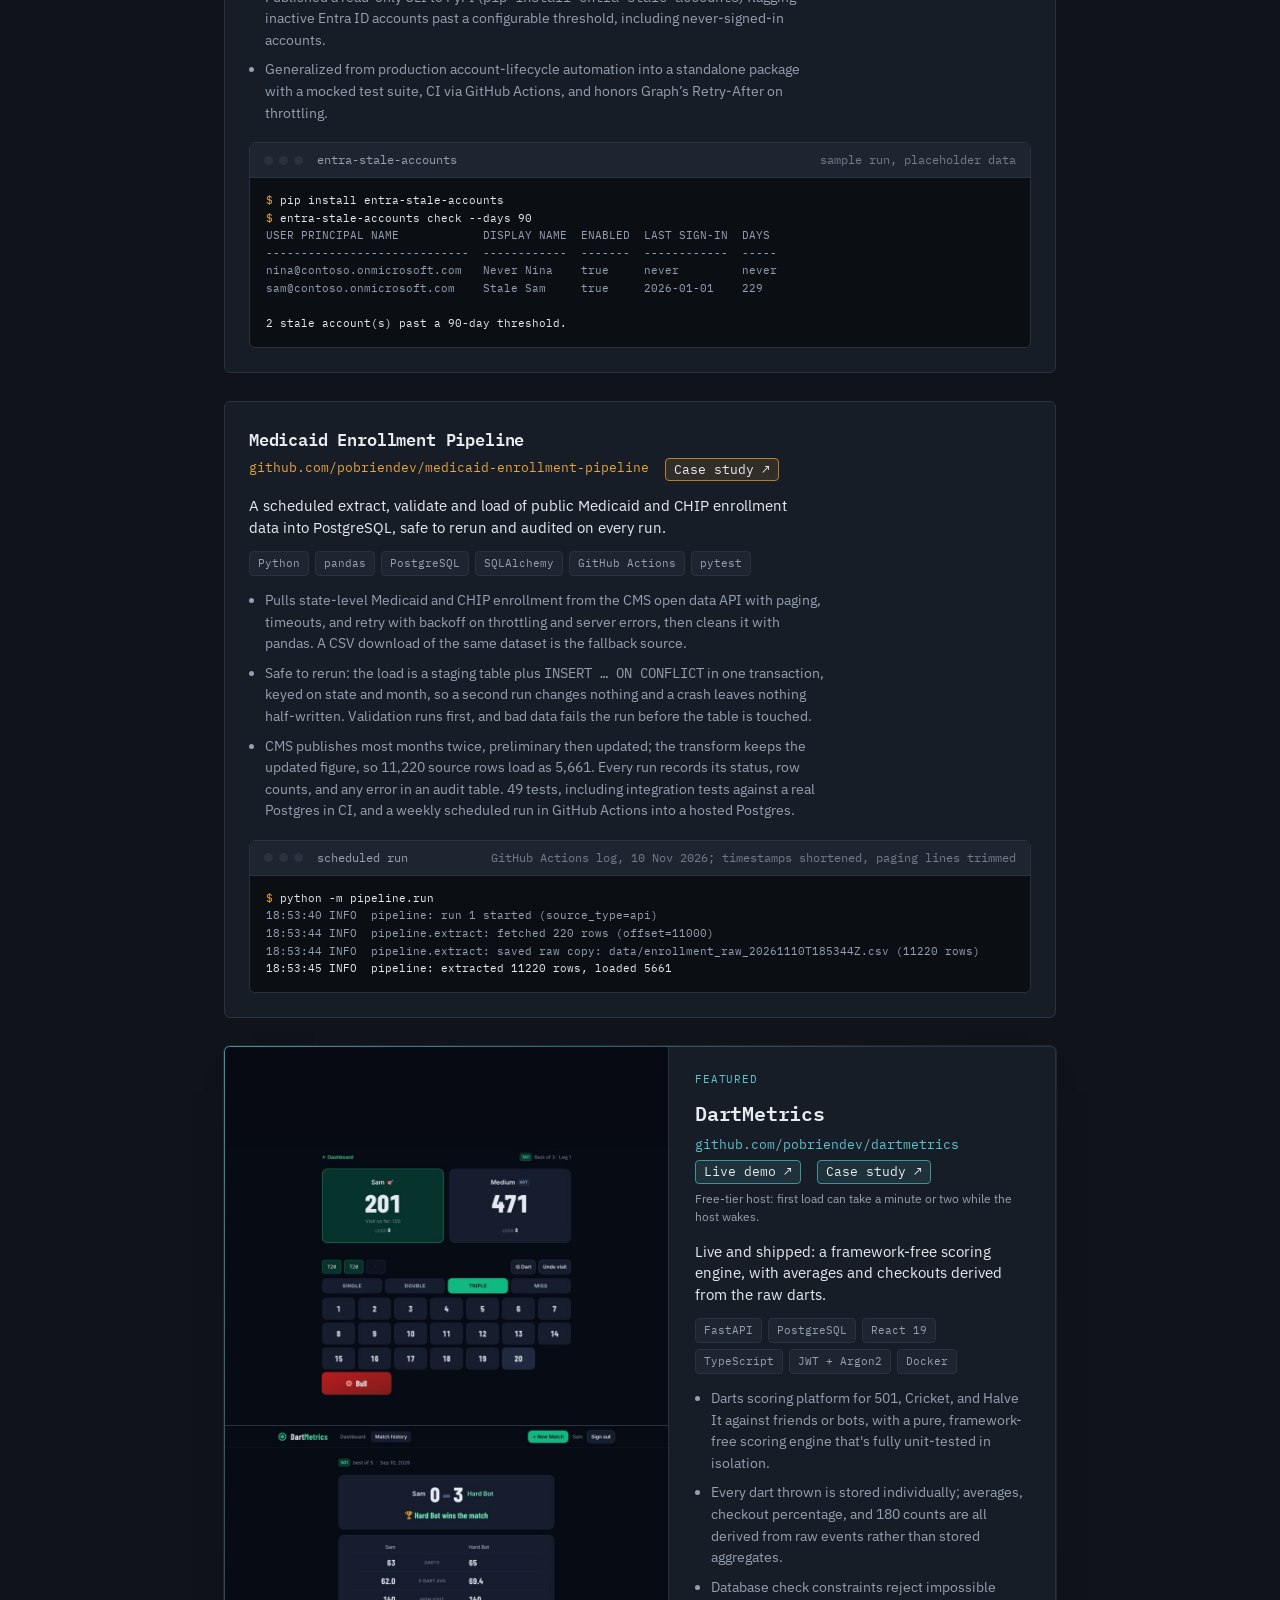
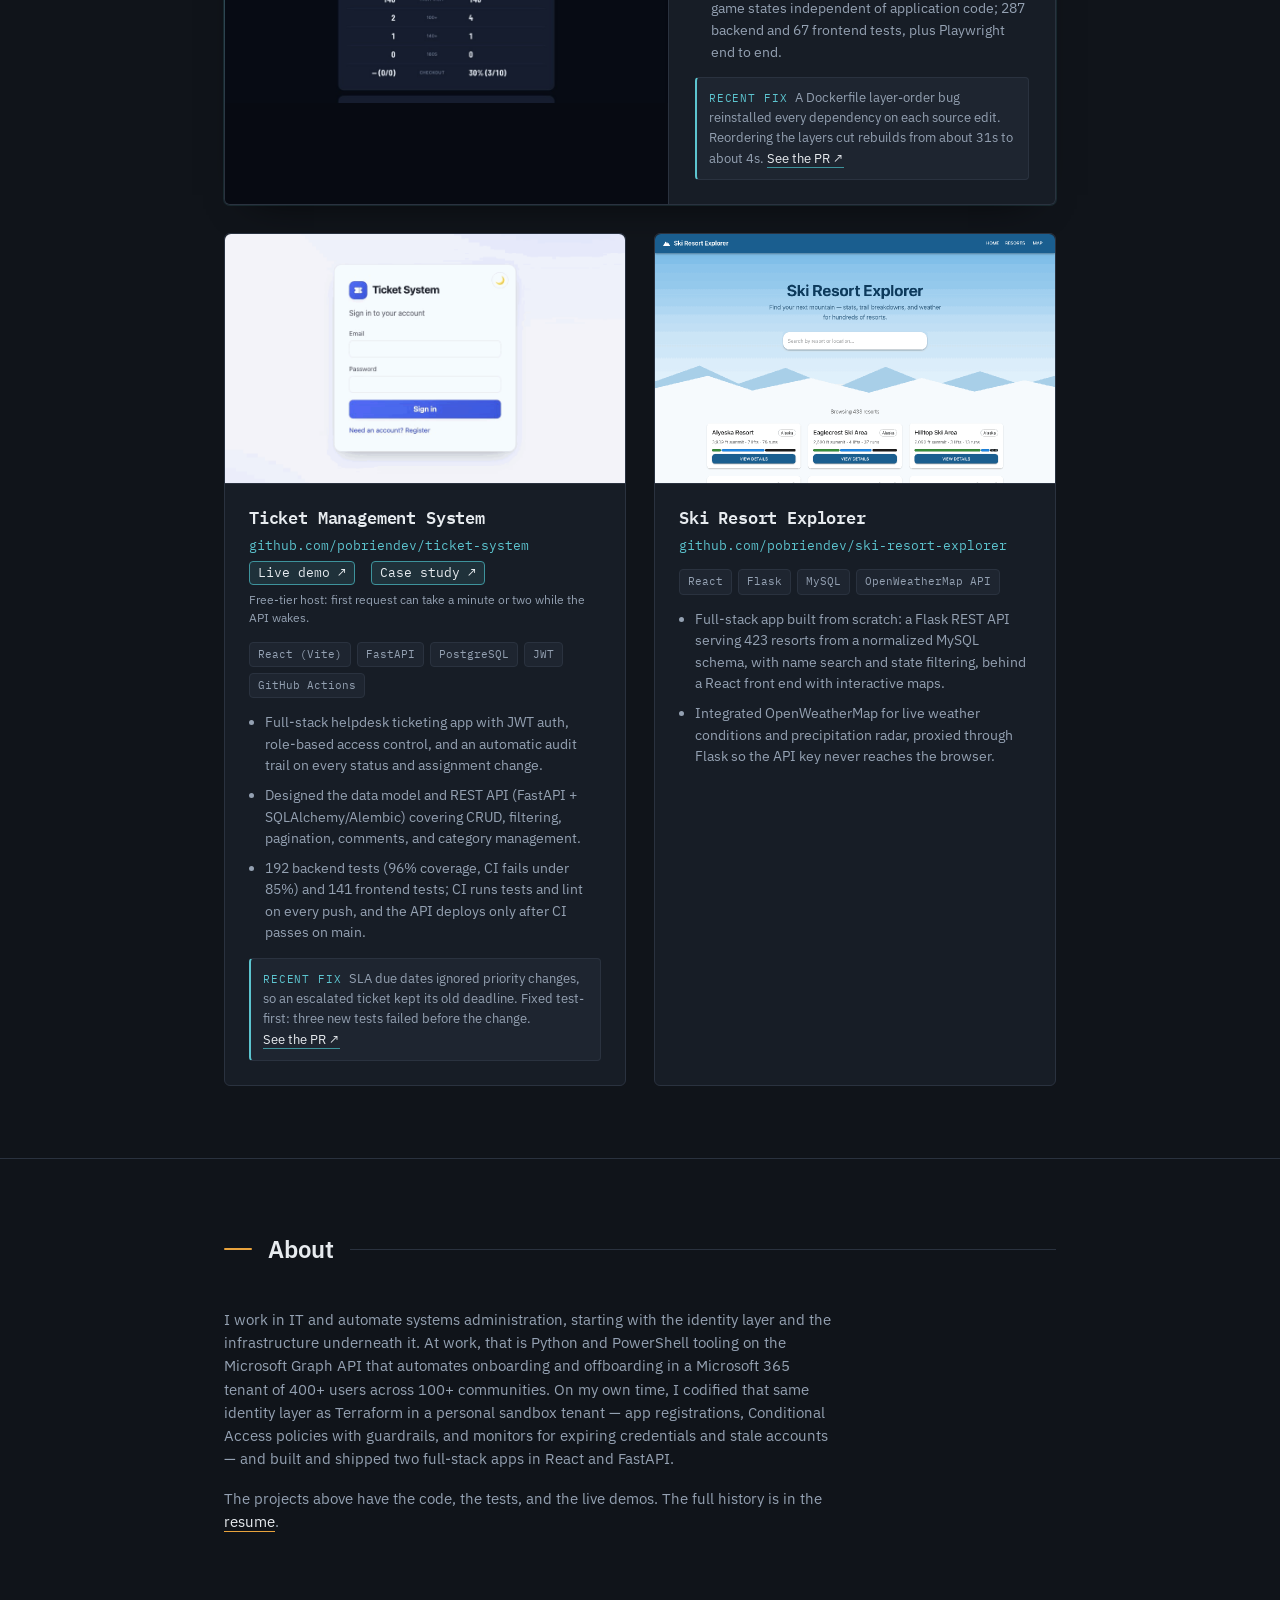
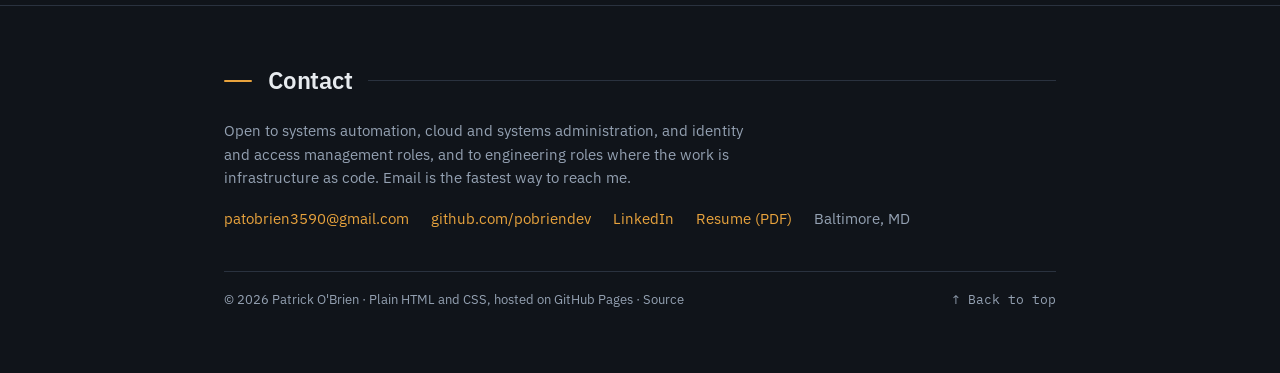
==== commit 8aa56621: "Project cards: clearer wording in three places Conditional Access list names all seven policies sepa" ====
--- a/index.html
+++ b/index.html
@@ -694,7 +694,7 @@
           <span>Terraform</span><span>Microsoft Entra ID</span><span>Python</span><span>GitHub Actions (OIDC)</span><span>Policy as code</span>
         </div>
         <ul>
-          <li>Seven Conditional Access policies as reviewed, version-controlled Terraform in a personal sandbox tenant, all deployed in report-only, to be enforced one at a time after validation against sign-in logs: MFA for all users, phishing-resistant auth for admins, legacy auth blocked, MFA for Azure management, sign-in and user risk, and protected security-info registration. Every policy excludes the break-glass group.</li>
+          <li>Seven Conditional Access policies as reviewed, version-controlled Terraform in a personal sandbox tenant, all deployed in report-only, to be enforced one at a time after validation against sign-in logs: MFA for all users, phishing-resistant auth for admins, legacy auth blocked, MFA for Azure management, MFA on risky sign-ins, a password change for risky users, and protected security-info registration. Every policy excludes the break-glass group.</li>
           <li>Every change is a pull request with a redacted plan and a Python guardrail check that fails closed: no policy without the break-glass exclusion, new policies start report-only, no all-users-all-apps block, no deletes without an explicit flag. 40+ guardrail tests.</li>
           <li>Apply waits for a required reviewer, and the write identity&rsquo;s federated credential trusts only that approval gate, so a job that skips it cannot get a token. A daily drift job opens one issue when someone edits a policy in the portal and closes it when the code matches again.</li>
         </ul>
@@ -736,7 +736,7 @@
         </ul>
         <p class="fix-note"><span class="fix-label">Recent fix</span>CI&rsquo;s plan disagreed with mine on identical code and state: the config set each resource&rsquo;s owner to whoever ran Terraform, so CI proposed making itself the owner of everything. The owner is now an explicit input. <a href="https://github.com/pobrienDev/entra-terraform/pull/1" target="_blank" rel="noopener">See the PR &#8599;</a></p>
         <figure class="terminal">
-          <figcaption><span class="dots" aria-hidden="true"><i></i><i></i><i></i></span>terraform plan &mdash; drift detection<span class="t-note">captured after the first apply (7 resources); the config has grown since</span></figcaption>
+          <figcaption><span class="dots" aria-hidden="true"><i></i><i></i><i></i></span>terraform plan &mdash; drift detection<span class="t-note">resource group deleted by hand; 7 resources at the time</span></figcaption>
           <pre tabindex="0"><span class="t-p">$</span> <span class="t-c">terraform plan</span>
 azurerm_resource_group.main: Refreshing state... [id=/subscriptions/&lt;redacted&gt;/resourceGroups/rg-entra-iac]
 
@@ -765,7 +765,7 @@
           <li>Every step reads before it writes, so a repeated upload or a redelivered message changes nothing. A failed step raises, the queue retries it and then sets it aside in a poison queue that raises an alert, and every action lands in an audit table.</li>
           <li>Guardrails for the ways an HR feed goes wrong: a brake that refuses a file which would offboard more than 10% of staff, row-level validation so a typo never reads as a resignation, and a rule that only groups the pipeline manages are ever removed. 220+ tests with Graph faked, and the same failure scenarios run for real in the sandbox.</li>
         </ul>
-        <p class="fix-note"><span class="fix-label">Recent fix</span>The first deployment&rsquo;s host failed every start with a 403 from its own storage: the Terraform resource for the app writes a connection string with an empty key in managed-identity mode, which overrides the identity settings. The app is now defined through the Azure management API. <a href="https://github.com/pobrienDev/entra-jml-pipeline/pull/4" target="_blank" rel="noopener">See the PR &#8599;</a></p>
+        <p class="fix-note"><span class="fix-label">Recent fix</span>The first deployment&rsquo;s host failed every start with a 403 from its own storage: the Terraform resource for the app writes a connection string with an empty key in managed-identity mode, which overrides the identity settings. The app is still defined in Terraform, now through the <code>azapi</code> provider, which calls the Azure management API directly. <a href="https://github.com/pobrienDev/entra-jml-pipeline/pull/4" target="_blank" rel="noopener">See the PR &#8599;</a></p>
         <figure class="terminal">
           <figcaption><span class="dots" aria-hidden="true"><i></i><i></i><i></i></span>the same export, uploaded twice<span class="t-note">from the sandbox tenant; made-up employees</span></figcaption>
           <pre tabindex="0"><span class="t-p">$</span> <span class="t-c">az storage blob upload --container-name hr-feed --file hr_export_day2.csv</span>
